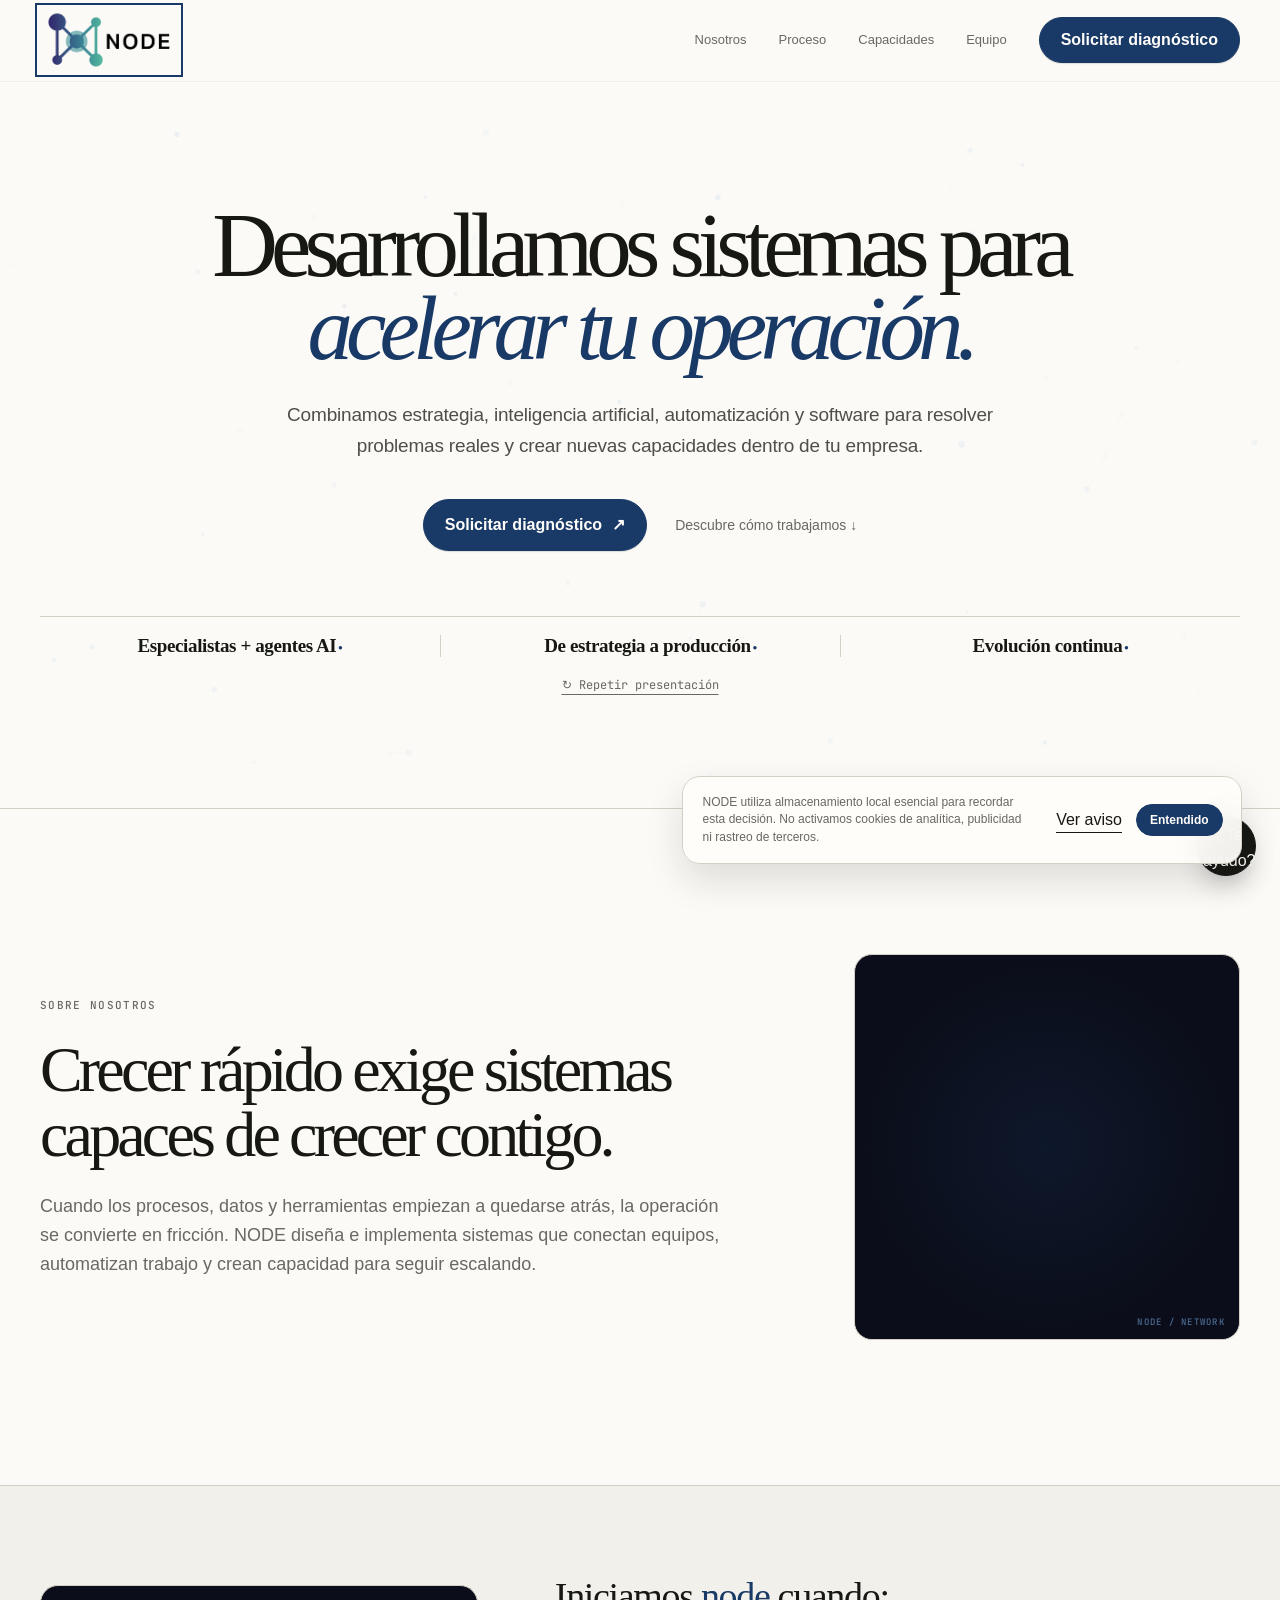
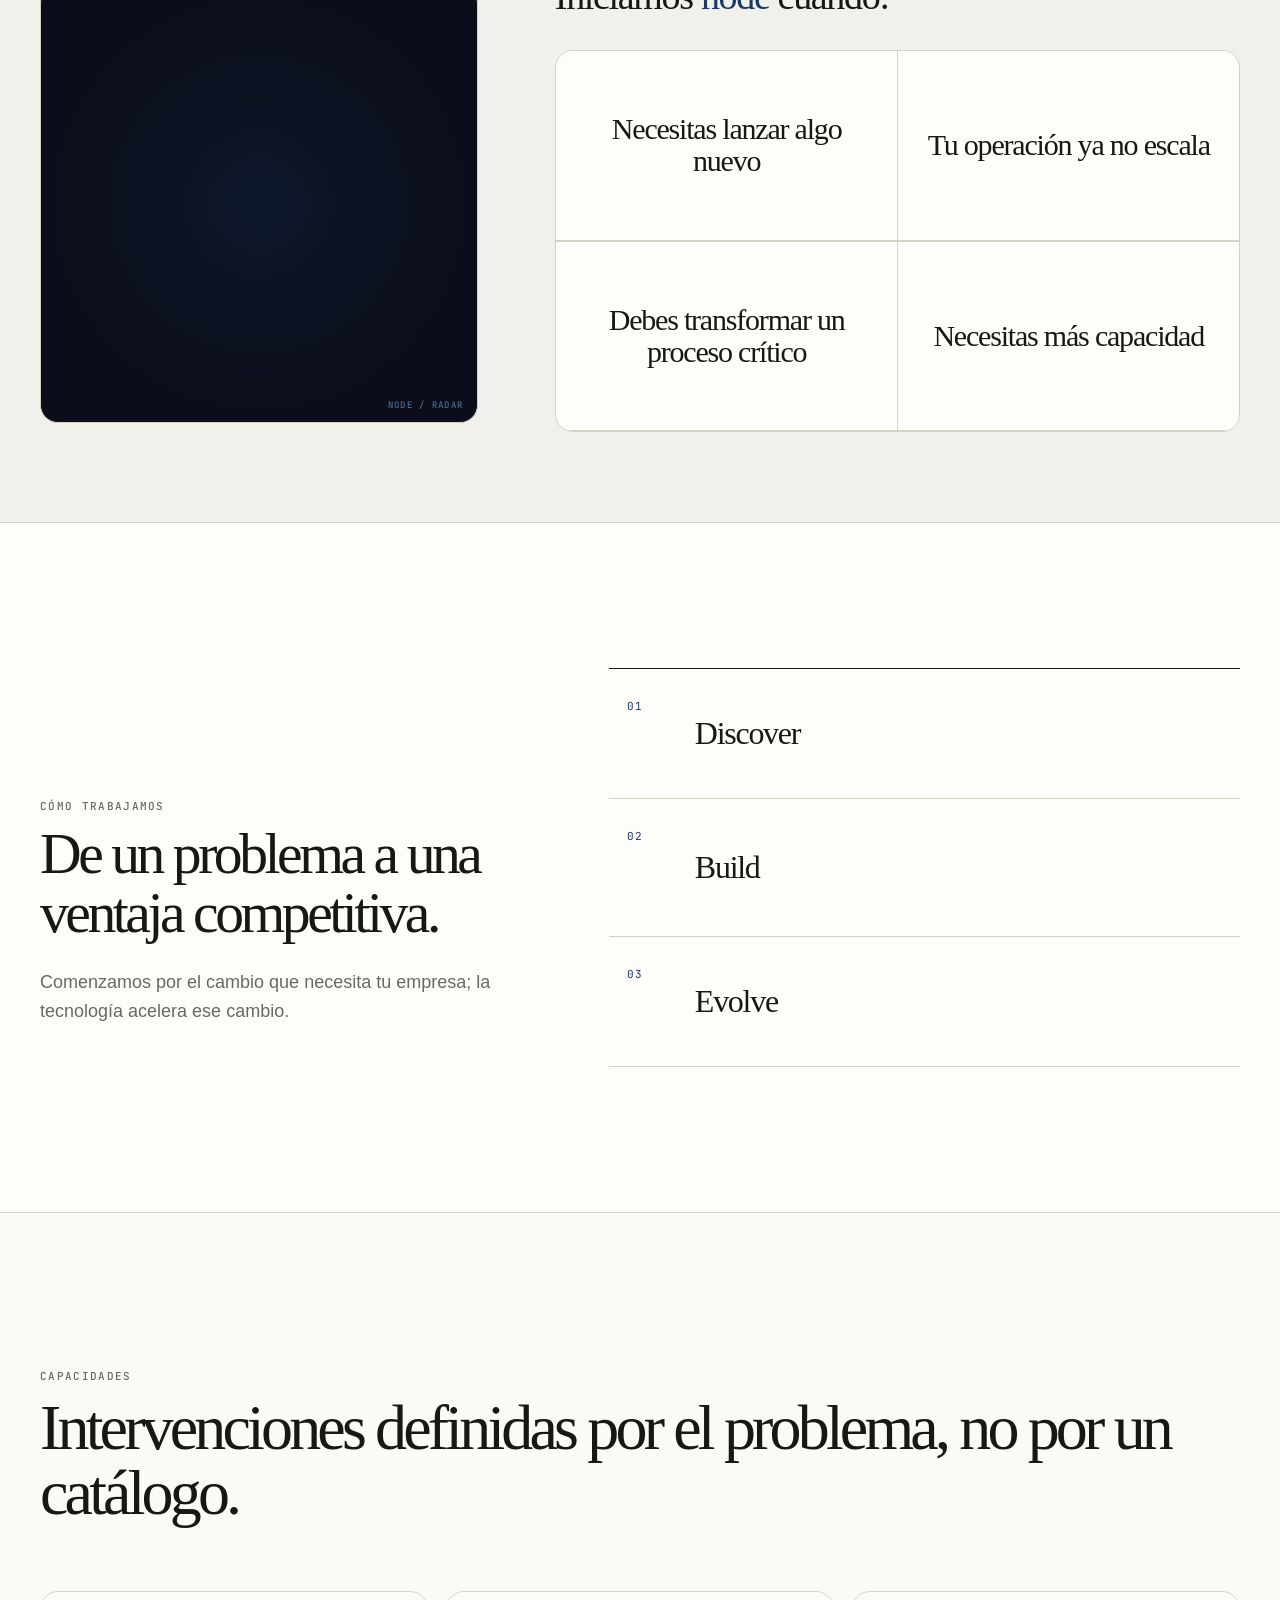
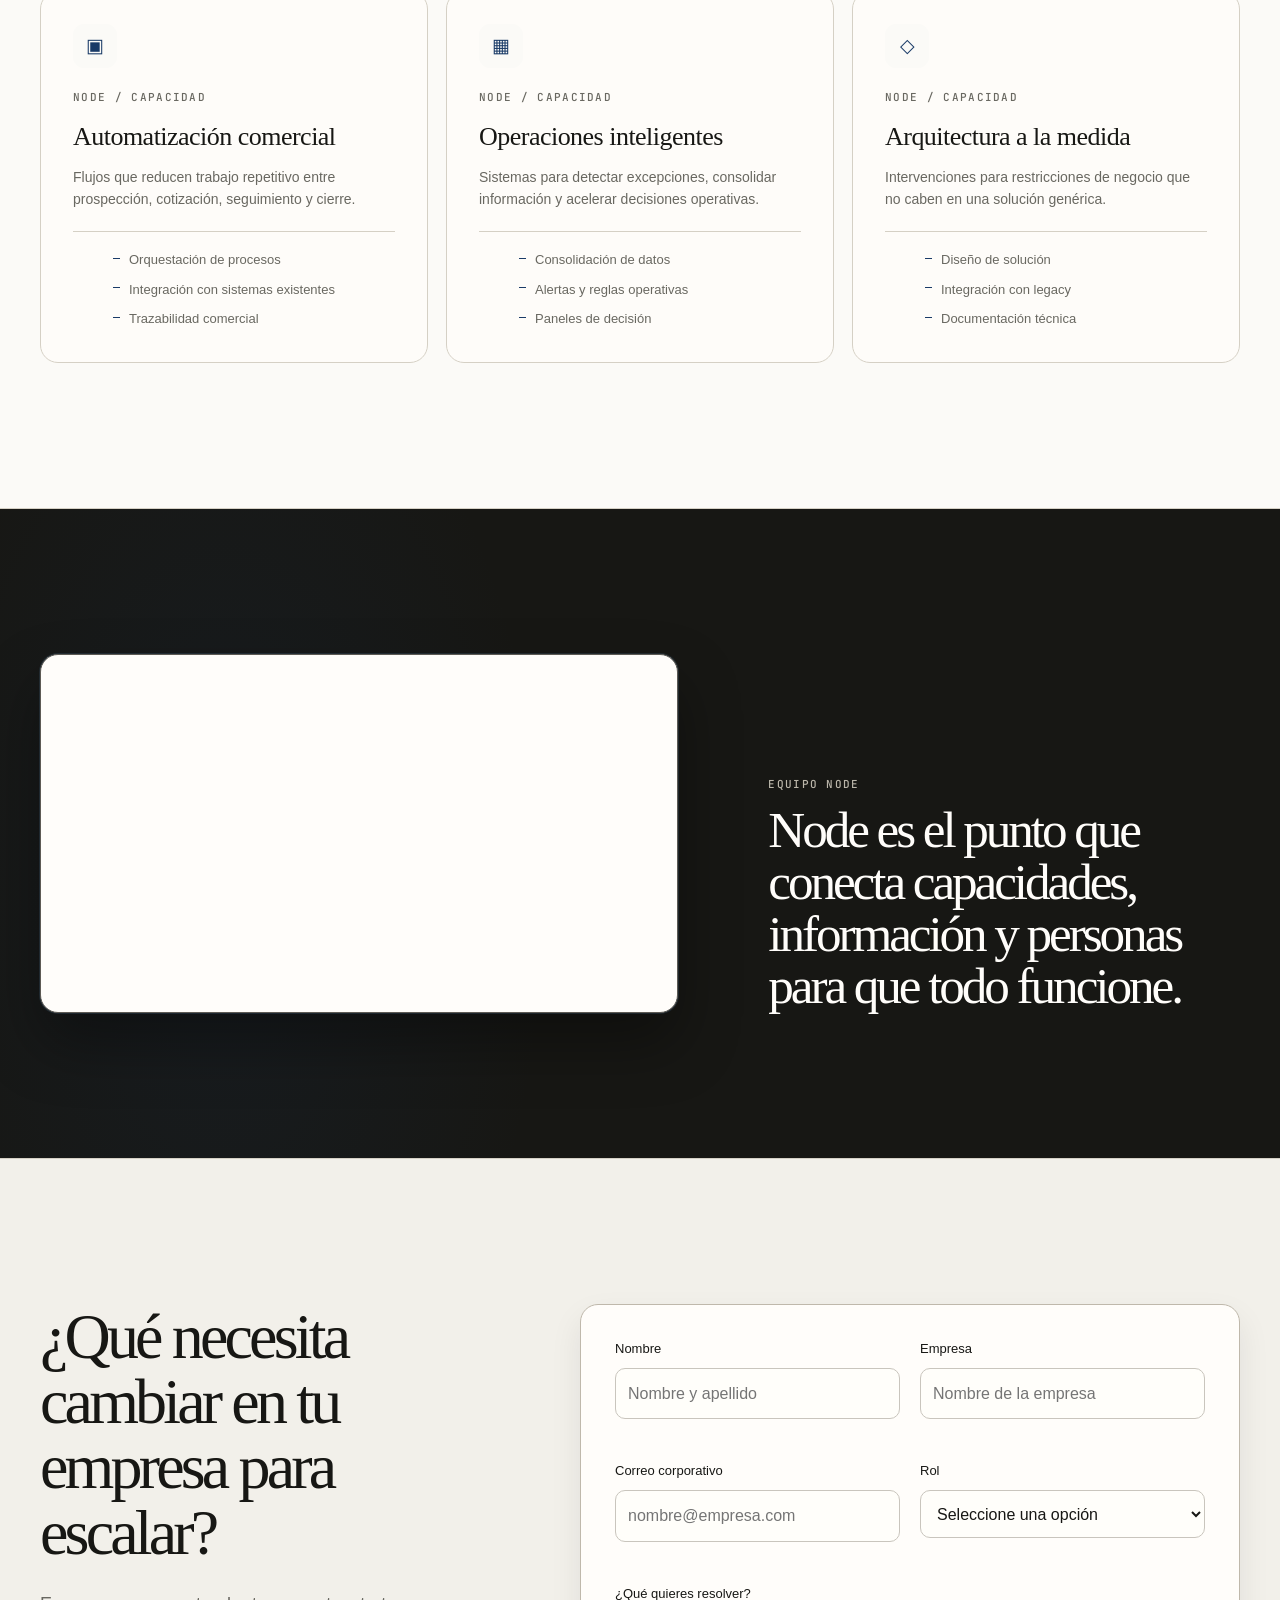
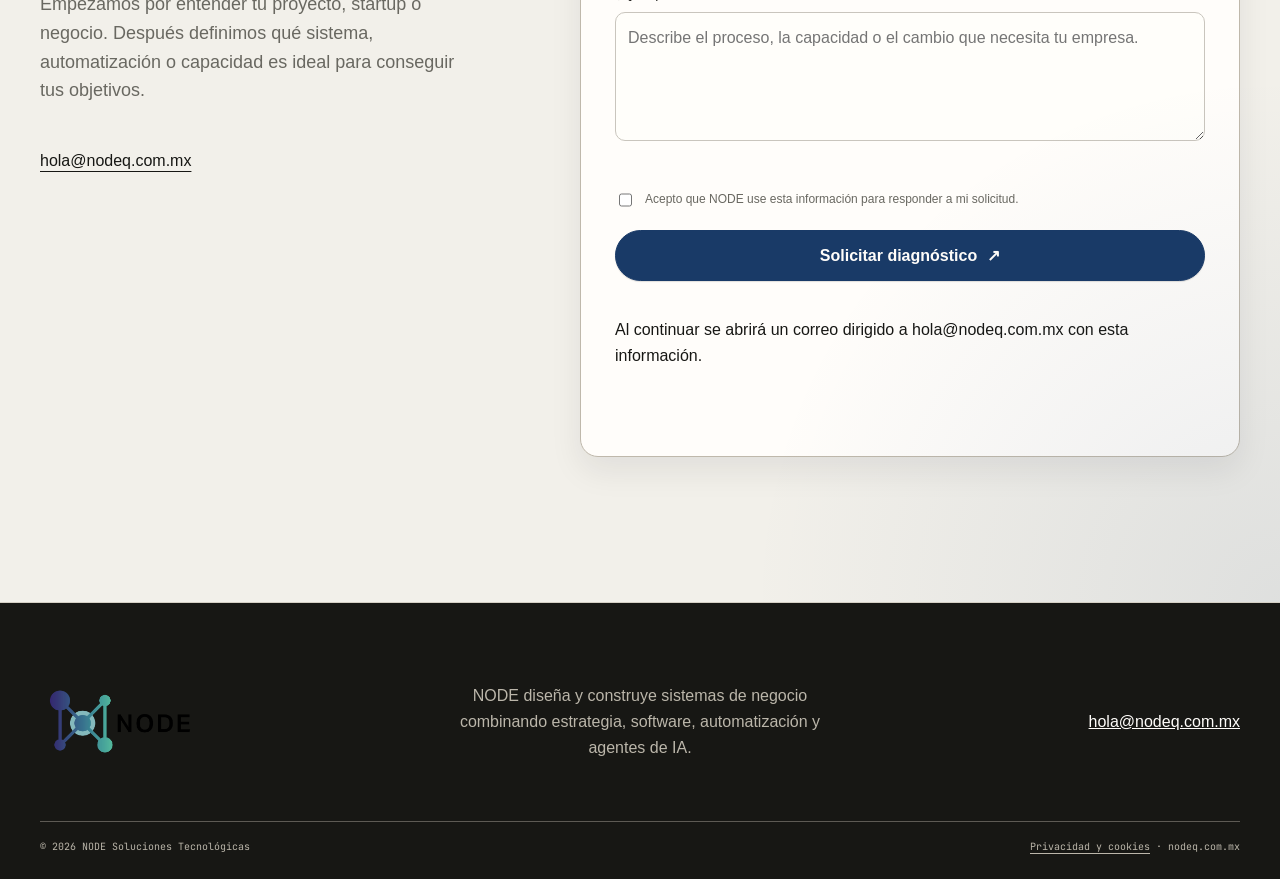
==== index.html @ c59dd23c "Update index.html" ====
<!doctype html>
<html lang="es-MX">
<head>
  <meta charset="utf-8">
  <meta name="viewport" content="width=device-width, initial-scale=1">
  <meta name="description" content="NODE diagnostica cuellos de botella operativos y despliega arquitectura con IA mediante un equipo senior, en ciclos de 21 días.">
  <meta name="theme-color" content="#08090D">
  <meta property="og:title" content="NODE | Ingeniería y negocio acelerados por IA">
  <meta property="og:description" content="Arquitectura funcionando para operaciones B2B que necesitan adoptar IA con rigor, velocidad y control.">
  <meta property="og:type" content="website">
  <meta property="og:url" content="https://nodeq.com.mx/">
  <link rel="canonical" href="https://nodeq.com.mx/">
  <link rel="preconnect" href="https://fonts.googleapis.com">
  <link rel="preconnect" href="https://fonts.gstatic.com" crossorigin>
  <link href="https://fonts.googleapis.com/css2?family=Inter:wght@400;500;600&family=JetBrains+Mono:wght@400;500&display=swap" rel="stylesheet">
  <link rel="stylesheet" href="styles.css">
  <title>NODE | Ingeniería y negocio acelerados por IA</title>
</head>
<body>
  <a class="skip-link" href="#contenido">Saltar al contenido</a>

  <!-- ===== INICIO: PRESENTACION NODE ===== -->
  <section class="intro" data-intro role="dialog" aria-modal="true" aria-label="Presentación de NODE" hidden>
    <canvas class="intro-canvas" data-intro-canvas aria-hidden="true"></canvas>
    <button class="intro-skip" type="button" data-intro-skip>Omitir</button>
    <span class="intro-progress" data-intro-progress aria-hidden="true">CONECTAR</span>
  </section>
  <!-- ===== FIN: PRESENTACION NODE ===== -->

  <!-- ===== INICIO: NAVEGACION NODE (2026-08-16) ===== -->
  <header class="site-header" data-header>
    <div class="container nav-wrap">
      <a class="brand" href="#inicio" aria-label="NODE, inicio">
        <img src="assets/node-logo-horizontal.png" alt="NODE" width="4841" height="2274">
      </a>
      <button class="menu-button" type="button" aria-expanded="false" aria-controls="site-nav" data-menu-button>
        <span></span><span></span><span></span><span class="sr-only">Abrir menú</span>
      </button>
      <nav id="site-nav" class="site-nav" aria-label="Navegación principal" data-nav>
        <a href="#enfoque">Nosotros</a>
        <a href="#proceso">Proceso</a>
        <a href="#capacidades">Capacidades</a>
        <a href="#diferencia">Equipo</a>
        <a class="button button-small" href="#diagnostico">Solicitar diagnóstico</a>
      </nav>
    </div>
  </header>
  <!-- ===== FIN: NAVEGACION NODE ===== -->

  <main id="contenido">
    <!-- ===== INICIO: HERO ESTRATEGICO (2026-08-21) ===== -->
    <section class="hero" id="inicio">
      <canvas class="hero-bg-canvas" data-tech-canvas="hero" aria-hidden="true"></canvas>
      <div class="hero-grid" aria-hidden="true"></div>
      <div class="container hero-layout">
        <div class="hero-copy reveal">
          <h1>Desarrollamos sistemas para <em><span class="rotating-word" data-rotating-word aria-live="polite">escalar tus proyectos</span>.</em></h1>
          <p class="hero-lead">Combinamos estrategia, inteligencia artificial, automatización y software para resolver problemas reales y crear nuevas capacidades dentro de tu empresa.</p>
          <div class="hero-actions">
            <a class="button" href="#diagnostico">Solicitar diagnóstico <span aria-hidden="true">↗</span></a>
            <a class="text-link" href="#proceso">Descubre cómo trabajamos <span aria-hidden="true">↓</span></a>
          </div>
          <dl class="hero-facts" aria-label="Principios del servicio">
            <div><dt>Especialistas + agentes AI</dt></div>
            <div><dt>De estrategia a producción</dt></div>
            <div><dt>Evolución continua</dt></div>
          </dl>
          <a class="intro-replay" href="?intro=1">↻ Repetir presentación</a>
        </div>

      </div>
    </section>
    <!-- ===== FIN: HERO ESTRATEGICO ===== -->

    <!-- ===== INICIO: CONTENIDO DE POSICIONAMIENTO (2026-08-21) ===== -->
    <section class="section problem" id="enfoque">
      <div class="container split-heading reveal">
        <div>
          <p class="section-index">SOBRE NOSOTROS</p>
          <h2>Crecer rápido exige sistemas capaces de crecer contigo.</h2>
          <p>Cuando los procesos, datos y herramientas empiezan a quedarse atrás, la operación se convierte en fricción. NODE diseña e implementa sistemas que conectan equipos, automatizan trabajo y crean capacidad para seguir escalando.</p>
        </div>
        <figure class="problem-visual tech-canvas-wrap" aria-hidden="true" data-label="NODE / NETWORK">
          <canvas class="tech-canvas" data-tech-canvas="network" width="600" height="600"></canvas>
        </figure>
      </div>
    </section>

    <!-- ===== INICIO: ESCENARIOS DE INICIO NODE (2026-08-21) ===== -->
    <section class="section scenarios" aria-labelledby="scenarios-title">
      <div class="container scenarios-layout">
        <figure class="problem-visual scenarios-visual reveal tech-canvas-wrap" aria-hidden="true" data-label="NODE / RADAR">
          <canvas class="tech-canvas" data-tech-canvas="code" width="600" height="600"></canvas>
        </figure>
        <div class="scenarios-content">
          <h2 class="problem-kicker" id="scenarios-title">Iniciamos <span>node</span> cuando:</h2>
          <div class="problem-grid reveal">
            <article tabindex="0"><h3>Necesitas lanzar algo nuevo</h3><p>Construir una capacidad, producto o sistema desde cero.</p></article>
            <article tabindex="0"><h3>Tu operación ya no escala</h3><p>Procesos manuales, herramientas desconectadas o demasiada dependencia de personas.</p></article>
            <article tabindex="0"><h3>Debes transformar un proceso crítico</h3><p>Ventas, operaciones, administración, datos o atención.</p></article>
            <article tabindex="0"><h3>Necesitas más capacidad</h3><p>Ampliar la operación sin hacer crecer el equipo al mismo ritmo.</p></article>
          </div>
        </div>
      </div>
    </section>
    <!-- ===== FIN: ESCENARIOS DE INICIO NODE ===== -->

    <section class="section process" id="proceso">
      <div class="container process-layout">
        <div class="section-heading reveal">
          <p class="section-index">CÓMO TRABAJAMOS</p>
          <h2>De un problema a una ventaja competitiva.</h2>
          <p>Comenzamos por el cambio que necesita tu empresa; la tecnología acelera ese cambio.</p>
        </div>
        <ol class="process-list">
          <li class="reveal" tabindex="0"><span>01</span><div><h3>Discover</h3></div><p>Entendemos el reto, el contexto operativo y el impacto esperado. Definimos qué vale la pena construir, automatizar o transformar.</p></li>
          <li class="reveal" tabindex="0"><span>02</span><div><h3>Build</h3></div><p>Diseñamos e implementamos la solución combinando estrategia, software, automatización y agentes de IA según lo que realmente requiera el proyecto.</p></li>
          <li class="reveal" tabindex="0"><span>03</span><div><h3>Evolve</h3></div><p>Medimos, mejoramos y expandimos el sistema conforme cambian la operación y las prioridades de tu empresa.</p></li>
        </ol>
      </div>
    </section>

    <!-- ===== INICIO: CAPACIDADES (2026-08-22) ===== -->
    <section class="section capabilities" id="capacidades">
      <canvas class="cap-bg-canvas" data-tech-canvas="pcb" aria-hidden="true"></canvas>
      <div class="container">
        <div class="section-heading reveal">
          <p class="section-index">CAPACIDADES</p>
          <h2>Intervenciones definidas por el problema, no por un catálogo.</h2>
        </div>
        <div class="capability-grid reveal">
          <article class="capability-card" tabindex="0">
            <span class="line-icon" aria-hidden="true">▣</span>
            <p class="section-index">NODE / CAPACIDAD </p>
            <h3>Automatización comercial</h3>
            <div class="capability-body">
              <div class="capability-details">
                <p>Flujos que reducen trabajo repetitivo entre prospección, cotización, seguimiento y cierre.</p>
                <ul class="capability-list">
                  <li>Orquestación de procesos</li>
                  <li>Integración con sistemas existentes</li>
                  <li>Trazabilidad comercial</li>
                </ul>
              </div>
            </div>
          </article>
          <article class="capability-card" tabindex="0">
            <span class="line-icon" aria-hidden="true">▦</span>
            <p class="section-index">NODE / CAPACIDAD </p>
            <h3>Operaciones inteligentes</h3>
            <div class="capability-body">
              <div class="capability-details">
                <p>Sistemas para detectar excepciones, consolidar información y acelerar decisiones operativas.</p>
                <ul class="capability-list">
                  <li>Consolidación de datos</li>
                  <li>Alertas y reglas operativas</li>
                  <li>Paneles de decisión</li>
                </ul>
              </div>
            </div>
          </article>
          <article class="capability-card" tabindex="0">
            <span class="line-icon" aria-hidden="true">◇</span>
            <p class="section-index">NODE / CAPACIDAD </p>
            <h3>Arquitectura a la medida</h3>
            <div class="capability-body">
              <div class="capability-details">
                <p>Intervenciones para restricciones de negocio que no caben en una solución genérica.</p>
                <ul class="capability-list">
                  <li>Diseño de solución</li>
                  <li>Integración con legacy</li>
                  <li>Documentación técnica</li>
                </ul>
              </div>
            </div>
          </article>
        </div>
      </div>
    </section>
    <!-- ===== FIN: CAPACIDADES ===== -->

    <section class="section difference" id="diferencia">
      <div class="container difference-layout">
        <div class="section-heading reveal">
          <p class="section-index">Equipo Node</p>
          <h2>Node es el punto que conecta capacidades, información y personas para que todo funcione.</h2>
        </div>
        <figure class="founders-visual reveal">
          <img class="founders-base" src="assets/Founders 2.png" alt="Ilustración de los fundadores de NODE" loading="eager" decoding="async">
          <img class="founders-hover" src="assets/Founders.png" alt="" aria-hidden="true" loading="lazy" decoding="async">
        </figure>
      </div>
    </section>

    <!-- ===== FIN: CONTENIDO DE POSICIONAMIENTO ===== -->

    <!-- ===== INICIO: FORMULARIO DIAGNOSTICO (2026-08-16) ===== -->
    <section class="section diagnostic" id="diagnostico">
      <div class="container diagnostic-layout">
        <div class="diagnostic-copy reveal">
          <h2>¿Qué necesita cambiar en tu empresa para escalar?</h2>
          <p>Empezamos por entender tu proyecto, startup o negocio. Después definimos qué sistema, automatización o capacidad es ideal para conseguir tus objetivos.</p>
          <a href="https://mail.google.com/mail/?view=cm&fs=1&to=hola@nodeq.com.mx" target="_blank" rel="noopener">hola@nodeq.com.mx</a>
        </div>
        <form class="diagnostic-form reveal" data-diagnostic-form novalidate>
          <div class="field"><label for="nombre">Nombre</label><input id="nombre" name="nombre" autocomplete="name" required placeholder="Nombre y apellido"><small data-error-for="nombre"></small></div>
          <div class="field"><label for="empresa">Empresa</label><input id="empresa" name="empresa" autocomplete="organization" required placeholder="Nombre de la empresa"><small data-error-for="empresa"></small></div>
          <div class="field"><label for="correo">Correo corporativo</label><input id="correo" name="correo" type="email" autocomplete="email" required placeholder="nombre@empresa.com"><small data-error-for="correo"></small></div>
          <div class="field"><label for="rol">Rol</label><select id="rol" name="rol" required><option value="">Seleccione una opción</option><option>CEO / Dirección General</option><option>COO / Operaciones</option><option>CTO / Tecnología</option><option>Otra dirección</option></select><small data-error-for="rol"></small></div>
          <div class="field field-full"><label for="problema">¿Qué quieres resolver?</label><textarea id="problema" name="problema" rows="4" required minlength="20" placeholder="Describe el proceso, la capacidad o el cambio que necesita tu empresa."></textarea><small data-error-for="problema"></small></div>
          <label class="consent field-full"><input type="checkbox" name="privacidad" required><span>Acepto que NODE use esta información para responder a mi solicitud.</span></label>
          <button class="button field-full" type="submit">Solicitar diagnóstico <span aria-hidden="true">↗</span></button>
          <p class="form-note field-full">Al continuar se abrirá un correo dirigido a hola@nodeq.com.mx con esta información.</p>
          <p class="form-status field-full" role="status" aria-live="polite" data-form-status></p>
        </form>
      </div>
    </section>
    <!-- ===== FIN: FORMULARIO DIAGNOSTICO ===== -->
  </main>

  <footer class="footer">
    <div class="container footer-main">
      <a class="brand" href="#inicio" aria-label="NODE, volver al inicio"><img src="assets/node-logo-horizontal.png" alt="NODE" width="4841" height="2274"></a>
      <p>NODE diseña y construye sistemas de negocio combinando estrategia, software, automatización y agentes de IA.</p>
      <div class="footer-contact">
        <a href="https://mail.google.com/mail/?view=cm&fs=1&to=hola@nodeq.com.mx" target="_blank" rel="noopener">hola@nodeq.com.mx</a>
      </div>
    </div>
    <div class="container footer-bottom"><span>© <span data-year></span> NODE Soluciones Tecnológicas</span><span><button class="privacy-link" type="button" data-privacy-open>Privacidad y cookies</button> · nodeq.com.mx</span></div>
  </footer>

  <!-- ===== INICIO: WIDGET DE CHAT NODE (2026-08-22) ===== -->
  <div class="chat-widget" data-chat-widget>
    <section class="chat-panel" id="chat-panel" data-chat-panel role="dialog" aria-modal="false" aria-labelledby="chat-panel-title" hidden>
      <header class="chat-panel-head">
        <div>
          <p class="section-index">NODE / ASISTENTE</p>
          <h2 id="chat-panel-title">Resolvemos tus dudas</h2>
        </div>
        <button class="chat-close" type="button" data-chat-close aria-label="Cerrar chat">×</button>
      </header>
      <div class="chat-log" data-chat-log role="log" aria-live="polite">
        <div class="chat-msg chat-msg--bot">
          <p>Hola. Puedo orientarte sobre cómo trabaja NODE: capacidades, proceso, precio o cómo solicitar un diagnóstico. ¿Qué te gustaría saber?</p>
        </div>
      </div>
      <div class="chat-suggestions" data-chat-suggestions aria-label="Sugerencias de NODE"></div>
      <p class="chat-status" data-chat-status role="status" aria-live="polite" hidden></p>
      <form class="chat-input" data-chat-form>
        <label class="sr-only" for="chat-input-field">Escribe tu pregunta</label>
        <input id="chat-input-field" type="text" placeholder="Escribe tu pregunta…" autocomplete="off" data-chat-input />
        <button type="submit" aria-label="Enviar">↑</button>
      </form>
    </section>
    <button class="chat-launcher" type="button" data-chat-toggle aria-haspopup="dialog" aria-expanded="false" aria-controls="chat-panel" aria-describedby="chat-launcher-hint">
      <span class="node-orbit node-orbit--one" aria-hidden="true"></span>
      <span class="node-orbit node-orbit--two" aria-hidden="true"></span>
      <span class="node-shell" aria-hidden="true">
        <span class="node-core">
          <span class="node-glint"></span>
          <span class="node-eyes">
            <span class="node-eye node-eye--left"></span>
            <span class="node-eye node-eye--right"></span>
          </span>
        </span>
      </span>
      <span class="node-tooltip" id="chat-launcher-hint" role="tooltip">¿Te ayudo?</span>
      <span class="sr-only">Abrir asistente NODE</span>
    </button>
  </div>
  <!-- ===== FIN: WIDGET DE CHAT NODE ===== -->

  <!-- ===== INICIO: PRIVACIDAD Y COOKIES NODE ===== -->
  <section class="privacy-consent" data-consent-bar aria-label="Aviso de privacidad y cookies" hidden>
    <p>NODE utiliza almacenamiento local esencial para recordar esta decisión. No activamos cookies de analítica, publicidad ni rastreo de terceros.</p>
    <div class="privacy-consent-actions">
      <button class="privacy-link" type="button" data-privacy-open>Ver aviso</button>
      <button class="privacy-accept" type="button" data-consent-accept>Entendido</button>
    </div>
  </section>

  <div class="privacy-dialog" data-privacy-dialog role="dialog" aria-modal="true" aria-labelledby="privacy-title" hidden>
    <div class="privacy-dialog-backdrop" data-privacy-close></div>
    <section class="privacy-dialog-panel" tabindex="-1">
      <div class="privacy-dialog-head">
        <p class="section-index">NODE / INFORMACIÓN LEGAL</p>
        <button class="privacy-close" type="button" data-privacy-close aria-label="Cerrar aviso de privacidad">×</button>
      </div>
      <h2 id="privacy-title">Privacidad y cookies</h2>
      <div class="privacy-tabs" role="tablist" aria-label="Contenido legal">
        <button id="privacy-tab-aviso" type="button" role="tab" aria-selected="true" aria-controls="privacy-panel-aviso" data-privacy-tab="aviso">Aviso de privacidad</button>
        <button id="privacy-tab-cookies" type="button" role="tab" aria-selected="false" aria-controls="privacy-panel-cookies" data-privacy-tab="cookies">Cookies</button>
      </div>
      <div id="privacy-panel-aviso" role="tabpanel" aria-labelledby="privacy-tab-aviso" data-privacy-panel="aviso">
        <p class="privacy-effective">Aviso de privacidad integral · Vigente a partir del 21 de abril de 2026</p>
        <h3>1. Responsable y contacto</h3>
        <p>Alianza Quimera para la Innovación S.A.S. de C.V. (“NODE” o “el Responsable”), con domicilio en Estado de México, México, es responsable del tratamiento de los datos personales conforme a la legislación mexicana aplicable.</p>
        <p>Para asuntos relacionados con privacidad y protección de datos, escriba a <a href="https://mail.google.com/mail/?view=cm&fs=1&to=hola@nodeq.com.mx" target="_blank" rel="noopener">hola@nodeq.com.mx</a>.</p>
        <h3>2. Datos personales que podemos recabar</h3>
        <p>Según la relación que exista con NODE, podemos tratar datos de identificación y contacto: nombre, correo electrónico, teléfono, puesto, empresa u organización. En una relación comercial activa, podrían requerirse datos fiscales necesarios para contratos, cotizaciones o CFDI.</p>
        <p>NODE no recaba datos personales sensibles como salud, biometría, religión, afiliación política, origen étnico u orientación sexual.</p>
        <h3>3. Finalidades del tratamiento</h3>
        <ul class="privacy-list"><li>Atender consultas, solicitudes de información, cotizaciones y contacto comercial.</li><li>Prestar servicios contratados y dar seguimiento a proyectos.</li><li>Gestionar contratos, cotizaciones, facturación y cumplimiento de obligaciones aplicables.</li><li>Enviar comunicaciones comerciales, encuestas o información de nuevos servicios, cuando exista consentimiento aplicable.</li></ul>
        <p>Puede solicitar la oposición a finalidades secundarias escribiendo a <a href="https://mail.google.com/mail/?view=cm&fs=1&to=hola@nodeq.com.mx&su=Oposici%C3%B3n%20a%20finalidades%20secundarias" target="_blank" rel="noopener">hola@nodeq.com.mx</a>.</p>
        <h3>4. Transferencias</h3>
        <p>NODE puede compartir datos con proveedores o terceros necesarios para prestar un servicio o cumplir obligaciones legales. NODE no vende, renta ni cede datos personales para fines distintos a los descritos en este aviso.</p>
        <p>Las consultas enviadas mediante el asistente se transmiten a la infraestructura de NODE para responderlas y pueden ser procesadas por proveedores de servicios de IA. El asistente usa sessionStorage del navegador para conservar la continuidad de la conversacion durante la sesion. No se exponen claves ni credenciales de proveedores en el navegador.</p>
        <h3>5. Derechos ARCO</h3>
        <p>Puede solicitar acceso, rectificación, cancelación u oposición al tratamiento de sus datos. Envíe su solicitud a <a href="https://mail.google.com/mail/?view=cm&fs=1&to=hola@nodeq.com.mx&su=Solicitud%20ARCO" target="_blank" rel="noopener">hola@nodeq.com.mx</a> con su nombre, el derecho que desea ejercer, una descripción clara y la información necesaria para identificar su solicitud.</p>
        <h3>6. Medidas de seguridad</h3>
        <p>NODE aplica medidas administrativas, técnicas y físicas razonables para proteger la información contra pérdida, uso indebido, acceso no autorizado, alteración o divulgación.</p>
        <h3>7. Cambios al aviso</h3>
        <p>Este aviso puede actualizarse para reflejar cambios operativos, legales o de seguridad. La versión vigente estará disponible en este sitio.</p>
      </div>
      <div id="privacy-panel-cookies" role="tabpanel" aria-labelledby="privacy-tab-cookies" data-privacy-panel="cookies" hidden>
        <p class="privacy-effective">Política de cookies · Vigente a partir del 21 de abril de 2026</p>
        <h3>¿Qué son las cookies?</h3>
        <p>Son archivos o tecnologías similares que un sitio puede utilizar para recordar preferencias y mejorar la experiencia de navegación.</p>
        <h3>Almacenamiento esencial</h3>
        <p>Al aceptar este aviso se guarda una preferencia local en su navegador para no mostrarlo repetidamente. Esta preferencia es necesaria para recordar su decisión y puede eliminarse desde la configuración del navegador.</p>
        <h3>Analítica y marketing</h3>
        <p>Actualmente NODE no utiliza cookies de publicidad, retargeting, analítica ni rastreo de terceros en esta landing. Por lo tanto, no se activan servicios como Google Analytics, Hotjar, Meta Ads o Google Ads.</p>
        <h3>Cambios futuros</h3>
        <p>Si NODE incorpora tecnologías analíticas, publicitarias o de terceros que requieran consentimiento, actualizará esta política y solicitará una nueva decisión antes de activarlas.</p>
        <h3>Cómo gestionar cookies</h3>
        <p>Puede borrar o bloquear cookies y almacenamiento local desde la configuración de su navegador. Esto puede restablecer sus preferencias en este sitio.</p>
      </div>
      <div class="privacy-dialog-actions">
        <button class="privacy-accept" type="button" data-consent-accept>Entendido</button>
      </div>
    </section>
  </div>
  <!-- ===== FIN: PRIVACIDAD Y COOKIES NODE ===== -->
  <script src="script.js"></script>
  <script src="chat.js"></script>
</body>
</html>
---- styles.css ----
/* ===== INICIO: SISTEMA EDITORIAL NODE (2026-08-20) ===== */
:root {
    --paper: #f5f2eb;
    --paper-deep: #ece8de;
    --ink: #171714;
    --muted: #696861;
    --line: #d5d0c5;
    --accent: #193a67;
    --accent-soft: #dbe4ed;
    --white: #fffdfa;
    --max: 1200px;
    --serif: Georgia,"Times New Roman",serif;
    --sans: Inter,Arial,sans-serif;
    --mono: "JetBrains Mono",monospace
}

* {
    box-sizing: border-box
}

html {
    scroll-behavior: smooth
}

body {
    margin: 0;
    background: var(--paper);
    color: var(--ink);
    font: 16px/1.6 var(--sans)
}

a {
    color: inherit
}

img {
    display: block;
    max-width: 100%
}

button,input,select,textarea {
    font: inherit
}

.container {
    width: min(calc(100% - 48px),var(--max));
    margin: auto
}

.sr-only {
    position: absolute;
    width: 1px;
    height: 1px;
    overflow: hidden;
    clip: rect(0,0,0,0);
    white-space: nowrap
}

.skip-link {
    position: fixed;
    z-index: 100;
    top: 12px;
    left: 12px;
    padding: 10px 14px;
    background: var(--ink);
    color: var(--white);
    transform: translateY(-160%)
}

.skip-link:focus {
    transform: none
}

.site-header {
    position: fixed;
    z-index: 50;
    inset: 0 0 auto;
    border-bottom: 1px solid transparent;
    background: rgba(245,242,235,.86);
    backdrop-filter: blur(12px);
    transition: border-color .25s
}

.site-header.scrolled {
    border-color: var(--line)
}

.nav-wrap {
    height: 78px;
    display: flex;
    align-items: center;
    justify-content: space-between
}

.brand img {
    width: 142px;
    filter: invert(1)
}

.site-nav {
    display: flex;
    align-items: center;
    gap: 30px
}

.site-nav>a:not(.button) {
    position: relative;
    color: var(--muted);
    font-size: 14px;
    text-decoration: none
}

.site-nav>a:not(.button)::after {
    content: "";
    position: absolute;
    right: 0;
    bottom: -8px;
    left: 0;
    height: 1px;
    background: var(--accent);
    transform: scaleX(0);
    transition: transform .25s
}

.site-nav>a:not(.button):hover::after,.site-nav>a:not(.button):focus-visible::after {
    transform: scaleX(1)
}

.menu-button {
    display: none;
    border: 0;
    background: transparent;
    color: var(--ink);
    padding: 10px
}

.menu-button span:not(.sr-only) {
    display: block;
    width: 23px;
    height: 1px;
    margin: 5px;
    background: currentColor
}

.button {
    display: inline-flex;
    align-items: center;
    justify-content: center;
    min-height: 48px;
    gap: 10px;
    border: 1px solid var(--accent);
    border-radius: 2px;
    background: var(--accent);
    color: var(--white);
    padding: 12px 20px;
    font-weight: 600;
    text-decoration: none;
    transition: background .2s,transform .2s
}

.button:hover {
    background: #102d54;
    transform: translateY(-1px)
}

.button-small {
    min-height: 40px;
    padding: 8px 15px
}

.button:focus-visible,a:focus-visible,input:focus-visible,select:focus-visible,textarea:focus-visible,[role=tab]:focus-visible {
    outline: 2px solid var(--accent);
    outline-offset: 3px
}

.hero {
    position: relative;
    padding: 190px 0 112px;
    border-bottom: 1px solid var(--line);
    overflow: hidden
}

.hero::before {
    content: "";
    position: absolute;
    top: 78px;
    right: 0;
    bottom: 0;
    width: 36%;
    border-left: 1px solid var(--line);
    background: var(--paper-deep)
}

.hero-grid {
    position: absolute;
    inset: 78px 0 0;
    background: repeating-linear-gradient(90deg,transparent 0 95px,rgba(23,23,20,.04) 96px),repeating-linear-gradient(0deg,transparent 0 95px,rgba(23,23,20,.025) 96px);
    mask-image: linear-gradient(to right,black,transparent 72%)
}

.hero-layout {
    position: relative;
    display: grid;
    grid-template-columns: 1.04fr .76fr;
    gap: 10vw;
    align-items: end
}

.eyebrow,.section-index,.signal-label {
    font: 500 11px/1.4 var(--mono);
    letter-spacing: .12em;
    color: var(--muted);
    text-transform: uppercase
}

.hero h1 {
    max-width: 810px;
    margin: 27px 0 30px;
    font: clamp(58px,7vw,106px)/.91 var(--serif);
    letter-spacing: -.07em
}

.hero h1 em {
    font-style: italic;
    color: var(--accent)
}

.rotating-word {
    display: inline-grid;
    vertical-align: baseline;
    transition: opacity .28s,transform .28s
}

.rotating-word.is-changing {
    opacity: 0;
    transform: translateY(7px)
}

.hero-lead {
    max-width: 620px;
    color: #4f4e49;
    font-size: 18px
}

.hero-actions {
    display: flex;
    align-items: center;
    gap: 28px;
    margin: 38px 0 65px
}

.text-link {
    color: var(--muted);
    font-size: 14px;
    text-decoration: none
}

.hero-facts {
    display: grid;
    grid-template-columns: repeat(3,1fr);
    max-width: 610px;
    margin: 0;
    border-top: 1px solid var(--line);
    padding-top: 18px
}

.hero-facts div+div {
    padding-left: 20px;
    border-left: 1px solid var(--line)
}

.hero-facts dt {
    font: 600 13px var(--mono)
}

.section {
    padding: 130px 0;
    border-bottom: 1px solid var(--line);
    scroll-margin-top: 76px
}

.split-heading {
    display: grid;
    grid-template-columns: .7fr 2.3fr;
    gap: 42px
}

.split-heading h2,.section-heading h2,.difference h2,.diagnostic h2 {
    margin: 0;
    font: clamp(42px,5vw,70px)/1.02 var(--serif);
    letter-spacing: -.045em
}

.split-heading>div>p:not(.section-index),.section-heading>p:not(.section-index),.diagnostic-copy>p:not(.section-index) {
    max-width: 680px;
    margin-top: 25px;
    color: var(--muted);
    font-size: 18px
}

.section-heading {
    margin-bottom: 65px
}

.problem-grid {
    display: grid;
    grid-template-columns: repeat(3,1fr);
    margin-top: 75px;
    border-top: 1px solid var(--ink)
}

.problem-grid article {
    min-height: 300px;
    padding: 28px 26px;
    border-bottom: 1px solid var(--line)
}

.problem-grid article+article {
    border-left: 1px solid var(--line)
}

.problem-grid span {
    font: 11px var(--mono);
    letter-spacing: .1em;
    color: var(--accent)
}

.problem-grid h3 {
    margin: 72px 0 10px;
    font: 30px/1.08 var(--serif)
}

.problem-grid p {
    color: var(--muted);
    font-size: 14px
}

.process {
    background: var(--white)
}

.process-list {
    list-style: none;
    margin: 0;
    padding: 0;
    border-top: 1px solid var(--ink)
}

.process-list li {
    display: grid;
    grid-template-columns: 70px 1fr 1.25fr;
    gap: 32px;
    padding: 35px 0;
    border-bottom: 1px solid var(--line)
}

.process-list li>span {
    font: 11px var(--mono);
    letter-spacing: .1em;
    color: var(--accent)
}

.process-list h3 {
    margin: 5px 0;
    font: 32px var(--serif)
}

.process-list li>p {
    margin: 0;
    color: var(--muted)
}

.difference {
    background: var(--ink);
    color: var(--white)
}

.difference .section-index {
    color: #bbb6aa
}

.difference-layout {
    display: grid;
    grid-template-columns: 1fr 1fr;
    gap: 90px
}

.diagnostic {
    background: var(--paper-deep)
}

.diagnostic-layout {
    display: grid;
    grid-template-columns: .8fr 1.2fr;
    gap: 100px
}

.diagnostic-copy>a {
    display: inline-block;
    margin-top: 25px;
    text-underline-offset: 5px
}

.diagnostic-form {
    display: grid;
    grid-template-columns: 1fr 1fr;
    gap: 20px;
    padding: 34px;
    background: var(--white);
    border: 1px solid #bfb8ab
}

.field label {
    display: block;
    margin-bottom: 8px;
    font-size: 13px
}

.field input,.field select,.field textarea {
    width: 100%;
    min-height: 48px;
    padding: 12px;
    border: 1px solid #aaa49a;
    background: transparent;
    color: var(--ink)
}

.field textarea {
    resize: vertical
}

.field small {
    display: block;
    min-height: 18px;
    margin-top: 4px;
    color: #9b2c2c;
    font-size: 11px
}

.field-full {
    grid-column: 1/-1
}

.consent {
    display: flex;
    gap: 10px;
    color: var(--muted);
    font-size: 12px
}

.form-status {
    min-height: 18px;
    margin: 0;
    color: var(--accent);
    font-size: 11px
}

.footer {
    padding: 64px 0 25px;
    background: var(--ink);
    color: var(--white)
}

.footer-main {
    display: grid;
    grid-template-columns: 1fr 1fr 1fr;
    align-items: center
}

.footer .brand img {
    filter: none
}

.footer-main p {
    text-align: center;
    color: #bbb6aa
}

.footer-main>.footer-contact {
    display: flex;
    flex-direction: column;
    align-items: flex-end;
    gap: 8px;
    text-align: right
}

.footer-whatsapp {
    display: inline-flex;
    align-items: center;
    gap: 6px
}

.footer-bottom {
    display: flex;
    justify-content: space-between;
    margin-top: 45px;
    padding-top: 18px;
    border-top: 1px solid #5d5a54;
    color: #bbb6aa;
    font: 10px var(--mono)
}

.whatsapp-float {
    position: fixed;
    z-index: 60;
    right: 24px;
    bottom: 24px;
    display: flex;
    align-items: center;
    justify-content: center;
    width: 56px;
    height: 56px;
    border-radius: 50%;
    background: var(--accent);
    color: var(--white);
    box-shadow: 0 8px 20px rgba(23,23,20,.25);
    transition: background .2s,transform .2s,box-shadow .2s
}

.whatsapp-float:hover {
    background: #102d54;
    transform: translateY(-2px);
    box-shadow: 0 12px 26px rgba(23,23,20,.3)
}

.whatsapp-float:focus-visible {
    outline: 2px solid var(--accent);
    outline-offset: 3px
}

.reveal {
    opacity: 0;
    transform: translateY(16px);
    transition: opacity .55s ease,transform .65s cubic-bezier(.16,1,.3,1)
}

.reveal.visible {
    opacity: 1;
    transform: none
}

@media(max-width: 900px) {
    .site-nav {
        position:absolute;
        top: 78px;
        left: 20px;
        right: 20px;
        display: none;
        align-items: stretch;
        padding: 18px;
        background: var(--white);
        border: 1px solid var(--line)
    }

    .site-nav.open {
        display: flex;
        flex-direction: column
    }

    .menu-button {
        display: block
    }

    .hero {
        padding-top: 145px
    }

    .hero-layout,.difference-layout,.principles-layout,.diagnostic-layout {
        grid-template-columns: 1fr
    }

    .hero::before {
        width: 50%;
        opacity: .5
    }

    .system-panel {
        max-width: 620px
    }

    .problem-grid,.capability-grid {
        grid-template-columns: 1fr
    }

    .problem-grid article+article,.capability-card+.capability-card {
        border-left: 0;
        border-top: 1px solid var(--line)
    }

    .problem-grid article {
        min-height: 220px
    }

    .problem-grid h3 {
        margin-top: 35px
    }

    .difference-layout,.principles-layout,.diagnostic-layout {
        gap: 60px
    }

    .split-heading {
        grid-template-columns: 1fr
    }

    .process-list li {
        grid-template-columns: 50px 1fr
    }

    .process-list li>p {
        grid-column: 2
    }

    .footer-main {
        grid-template-columns: 1fr;
        gap: 15px
    }

    .footer-main p {
        text-align: left
    }

    .footer-main>.footer-contact {
        align-items: flex-start;
        text-align: left
    }

    .footer-whatsapp {
        flex-direction: row
    }
}

@media(max-width: 600px) {
    .container {
        width:min(calc(100% - 28px),var(--max))
    }

    .hero {
        padding: 128px 0 75px
    }

    .hero h1 {
        font-size: clamp(50px,15vw,70px)
    }

    .hero-actions {
        flex-direction: column;
        align-items: flex-start
    }

    .hero-facts {
        grid-template-columns: 1fr;
        gap: 14px
    }

    .hero-facts div+div {
        padding: 14px 0 0;
        border-left: 0;
        border-top: 1px solid var(--line)
    }

    .section {
        padding: 85px 0
    }

    .system-panel {
        box-shadow: 7px 7px 0 var(--accent-soft)
    }

    .process-list li {
        grid-template-columns: 34px 1fr;
        gap: 14px
    }

    .comparison-row {
        grid-template-columns: 1fr auto
    }

    .comparison-row p {
        grid-column: 1/-1
    }

    .diagnostic-form {
        grid-template-columns: 1fr;
        padding: 22px
    }

    .field {
        grid-column: 1/-1
    }

    .footer-bottom {
        flex-direction: column;
        gap: 8px
    }

    .hero::before {
        display: none
    }

    .whatsapp-float {
        right: 16px;
        bottom: 16px;
        width: 50px;
        height: 50px
    }
}

@media(prefers-reduced-motion:reduce) {
    html {
        scroll-behavior: auto
    }

    .reveal {
        opacity: 1;
        transform: none;
        transition: none
    }

    .rotating-word {
        transition: none
    }

    .button,.site-nav>a:not(.button)::after {
        transition: none
    }
}

/* ===== FIN: SISTEMA EDITORIAL NODE ===== */
/* ===== INICIO: REFINAMIENTO PRODUCTO MINIMAL (2026-08-20) ===== */
:root {
    --sans: -apple-system,BlinkMacSystemFont,"SF Pro Text","Helvetica Neue",Arial,sans-serif;
    --paper: #fbfaf7;
    --paper-deep: #f2f0ea;
    --radius: 18px
}

/* Barra translÃºcida: deja percibir el contenido sin comprometer contraste. */
.site-header {
    background: rgba(251,250,247,.78);
    backdrop-filter: blur(18px) saturate(135%);
    -webkit-backdrop-filter: blur(18px) saturate(135%);
    box-shadow: 0 1px 0 rgba(23,23,20,.04)
}

.site-header.scrolled {
    background: rgba(251,250,247,.88);
    box-shadow: 0 8px 24px rgba(23,23,20,.045)
}

.nav-wrap {
    height: 80px
}

.brand img {
    width: 138px
}

.site-nav {
    gap: 32px
}

.site-nav>a:not(.button) {
    font-size: 13px;
    font-weight: 500
}

.button {
    min-height: 46px;
    border-radius: 999px;
    padding-inline:21px;box-shadow: 0 1px 1px rgba(0,0,0,.12)
}

.button:hover {
    background: #102d54;
    transform: translateY(-1px);
    box-shadow: 0 5px 12px rgba(25,58,103,.16)
}

.hero {
    padding-top: 205px;
    background-image: none
}

.hero::before {
    background: radial-gradient(circle at 86% 38%,rgba(25,58,103,.07),transparent 25%)
}

.hero-grid {
    opacity: .45
}

.hero h1 {
    max-width: 850px;
    font-size: clamp(60px,7.1vw,112px);
    letter-spacing: -.075em
}

.hero-lead {
    font-size: 19px;
    letter-spacing: -.01em
}

.system-panel {
    border-radius: var(--radius);
    box-shadow: 0 16px 42px rgba(27,31,37,.08),8px 8px 0 var(--accent-soft)
}

.profile-tabs [role="tab"] {
    border-radius: 10px 10px 0 0
}

.section {
    padding-block:145px}

.split-heading h2,.section-heading h2,.difference h2,.diagnostic h2 {
    letter-spacing: -.06em
}

.problem-grid {
    border-radius: var(--radius);
    overflow: hidden;
    border: 1px solid var(--line)
}

.problem-grid article {
    background: rgba(255,253,250,.52)
}

.problem-grid h3,.capability-card h3,.process-list h3 {
    letter-spacing: -.04em
}

.process-list li {
    transition: background-color .25s ease,padding-left .25s ease
}

.process-list li:hover {
    background: rgba(25,58,103,.045);
    padding-left: 14px
}

.capability-grid {
    gap: 18px;
    border: 0
}

.capability-card {
    padding: 32px;
    border: 1px solid var(--line);
    border-radius: var(--radius);
    background: rgba(255,253,250,.7);
    transition: transform .28s ease,box-shadow .28s ease,border-color .28s ease
}

.capability-card+.capability-card {
    border-left: 1px solid var(--line)
}

.capability-card:hover {
    transform: translateY(-4px);
    border-color: #b9c5d2;
    box-shadow: 0 16px 30px rgba(27,31,37,.08)
}

.line-icon {
    border-radius: 11px;
    background: var(--paper)
}

.difference {
    background: #171714
}

.comparison-row {
    transition: padding-left .2s ease,background-color .2s ease
}

.comparison-row:hover {
    padding-left: 12px;
    background: rgba(255,255,255,.035)
}

.diagnostic-form {
    border-radius: var(--radius);
    box-shadow: 0 14px 32px rgba(27,31,37,.08)
}

.field input,.field select,.field textarea {
    border-radius: 10px;
    border-color: #c9c5bd;
    background: #fffefa
}

.field input:focus,.field select:focus,.field textarea:focus {
    border-color: var(--accent);
    outline: 2px solid rgba(25,58,103,.16);
    outline-offset: 0
}

.footer {
    background: #171714
}

.footer .brand img {
    width: 138px
}

@media(max-width: 900px) {
    .section {
        padding-block:105px
    }

    .capability-grid {
        gap: 0
    }

    .capability-card,.capability-card+.capability-card {
        border-left: 1px solid var(--line);
        border-radius: 0
    }

    .capability-card:first-child {
        border-radius: var(--radius) var(--radius) 0 0
    }

    .capability-card:last-child {
        border-radius: 0 0 var(--radius) var(--radius)
    }
}

@media(max-width: 600px) {
    .hero {
        padding-top:145px
    }

    .hero h1 {
        font-size: clamp(52px,15vw,72px)
    }

    .section {
        padding-block:82px}

    .system-panel {
        border-radius: 14px
    }

    .problem-grid {
        border-radius: 14px
    }

    .button {
        width: auto
    }

    .capability-card:hover,.process-list li:hover {
        transform: none;
        padding-left: 0
    }
}

@media(prefers-reduced-motion:reduce) {
    .button,.process-list li,.capability-card,.comparison-row {
        transition: none
    }

    .capability-card:hover {
        transform: none
    }
}

/* ===== FIN: REFINAMIENTO PRODUCTO MINIMAL ===== */
/* ===== INICIO: PRESENTACION NODE ===== */
.intro {
    position: fixed;
    inset: 0;
    z-index: 1000;
    overflow: hidden;
    background: var(--paper);
    color: var(--accent);
    clip-path: circle(150% at 50% 46%);
    transition: clip-path 700ms cubic-bezier(.65,0,.35,1);
    outline: none;
}
.intro[hidden] { display: none; }
body.intro-active { overflow: hidden; }
.intro-canvas { display: block; width: 100%; height: 100%; }
.intro-skip, .intro-progress { position: absolute; bottom: max(28px, env(safe-area-inset-bottom)); }
.intro-skip {
    left: clamp(24px,4vw,64px);
    min-height: 44px;
    padding: 8px 18px;
    border: 0;
    border-radius: 0;
    background: transparent;
    color: var(--accent);
    font: 500 14px var(--sans);
    cursor: pointer;
}
.intro-skip:hover { opacity: .6; }
.intro-skip:focus-visible { outline: 2px solid var(--accent); outline-offset: 4px; }
.intro-progress { right: clamp(24px,4vw,64px); bottom: max(44px, env(safe-area-inset-bottom)); font: 500 11px/1 var(--mono); letter-spacing: .18em; }
.intro[data-phase="entering"], .intro[data-phase="converging"], .intro[data-phase="formed"] { clip-path: circle(150% at 50% 46%); }
.intro[data-phase="revealing"], .intro[data-phase="done"] { clip-path: circle(0% at 50% 46%); }
.intro[data-phase="done"] { visibility: hidden; }
.intro-replay { display: inline-block; margin-top: 20px; color: var(--muted); font: 12px var(--mono); text-underline-offset: 5px; }
body.intro-active .site-header,
body.intro-active .hero-copy > *,
body.intro-active .chat-widget,
body.intro-active .privacy-consent {
    opacity: 0;
    transform: translateY(18px);
    transition: opacity 350ms ease, transform 350ms cubic-bezier(.22,1,.36,1);
}
body.intro-revealing .site-header,
body.intro-revealing .hero-copy > * { opacity: 1; transform: none; }
body.intro-revealing .hero-copy > :nth-child(2) { transition-delay: 120ms; }
body.intro-revealing .hero-copy > :nth-child(3) { transition-delay: 240ms; }
body.intro-revealing .hero-copy > :nth-child(4) { transition-delay: 360ms; }
@media(prefers-reduced-motion: reduce) { .intro { display: none; } }
/* ===== FIN: PRESENTACION NODE ===== */





/* ===== INICIO: ESTRUCTURA DE CAPACIDADES NODE ===== */
.hero .rotating-word {
    min-width: 21ch
}

.problem-grid {
    grid-template-columns: repeat(4,1fr)
}

.capability-grid {
    display: grid;
    grid-template-columns: repeat(3,1fr);
    margin-top: 60px
}

.capability-card {
    min-width: 0
}

@media(max-width: 1100px) and (min-width:901px) {
    .problem-grid {
        grid-template-columns:repeat(2,1fr)
    }

    .problem-grid article:nth-child(3) {
        border-left: 0
    }
}

@media(max-width: 600px) {
    .hero .rotating-word {
        min-width:0
    }
}

/* ===== FIN: ESTRUCTURA DE CAPACIDADES NODE ===== */
/* ===== INICIO: CAPACIDADES â€” CONTENIDO (2026-08-22) ===== */
.capability-card {
    display: flex;
    flex-direction: column;
    gap: 4px;
    position: relative;
    min-height: 320px
}

.capability-card .line-icon {
    display: grid;
    place-items: center;
    width: 44px;
    height: 44px;
    margin-bottom: 18px;
    color: var(--accent);
    font-size: 19px
}

.capability-card .section-index {
    margin: 0 0 14px
}

.capability-card h3 {
    margin: 0 0 10px;
    font: 26px/1.1 var(--serif);
    letter-spacing: -.02em
}

.capability-body {
    position: relative;
    flex: 1;
    min-height: 150px
}

.capability-details p {
    margin: 0;
    color: var(--muted);
    font-size: 14px
}

.capability-list {
    display: grid;
    gap: 9px;
    margin: 20px 0 0;
    padding-top: 18px;
    border-top: 1px solid var(--line);
    list-style: none
}

.capability-list li {
    position: relative;
    padding-left: 16px;
    color: var(--muted);
    font-size: 13px
}

.capability-list li::before {
    content: "";
    position: absolute;
    left: 0;
    top: .6em;
    width: 7px;
    height: 1px;
    background: var(--accent)
}

@media(max-width: 900px) {
    .capability-grid {
        grid-template-columns:1fr;
        gap: 0
    }

    .capability-card:not(:first-child) {
        margin-top: 0
    }
}

/* ===== FIN: CAPACIDADES â€” CONTENIDO ===== */
/* ===== INICIO: AJUSTE DE ESPACIO HERO ===== */
html,body {
    overflow-x: hidden
}

.hero-layout {
    grid-template-columns: minmax(0,1.04fr) minmax(0,.76fr)
}

.hero-copy,.system-panel {
    min-width: 0
}

.hero .rotating-word {
    min-width: 0
}

@media(max-width: 1100px) {
    .hero-layout {
        grid-template-columns:1fr;
        gap: 52px
    }

    .hero-copy {
        max-width: 760px
    }

    .system-panel {
        width: 100%;
        max-width: 760px
    }

    .hero h1 {
        max-width: 760px
    }

    .hero-facts {
        max-width: 760px
    }
}

@media(max-width: 600px) {
    .hero-layout {
        gap:38px
    }

    .system-panel {
        max-width: none
    }

    .hero h1 {
        letter-spacing: -.06em
    }

    .system-flow li {
        grid-template-columns: 26px minmax(0,1fr);
        gap: 10px
    }

    .system-flow b {
        grid-column: 2
    }

    .system-flow small {
        overflow-wrap: anywhere
    }
}

/* ===== FIN: AJUSTE DE ESPACIO HERO ===== */
/* ===== INICIO: PRIVACIDAD Y COOKIES NODE ===== */
.privacy-link {
    border: 0;
    border-bottom: 1px solid currentColor;
    background: transparent;
    padding: 0;
    color: inherit;
    font: inherit;
    cursor: pointer;
    text-underline-offset: 4px
}

.privacy-link:hover {
    color: var(--accent)
}

.privacy-link:focus-visible,.privacy-accept:focus-visible,.privacy-close:focus-visible,.privacy-tabs button:focus-visible {
    outline: 2px solid var(--accent);
    outline-offset: 3px
}

.privacy-consent {
    position: fixed;
    z-index: 120;
    right: clamp(16px,3vw,42px);
    bottom: clamp(16px,3vw,36px);
    display: flex;
    align-items: center;
    gap: 24px;
    width: min(560px,calc(100% - 32px));
    padding: 17px 18px 17px 20px;
    border: 1px solid var(--line);
    border-radius: var(--radius);
    background: rgba(255,253,250,.94);
    box-shadow: 0 16px 36px rgba(23,23,20,.13);
    backdrop-filter: blur(16px);
    -webkit-backdrop-filter: blur(16px)
}

.privacy-consent p {
    max-width: 340px;
    margin: 0;
    color: var(--muted);
    font-size: 12px;
    line-height: 1.45
}

.privacy-consent-actions {
    display: flex;
    align-items: center;
    gap: 14px;
    flex-shrink: 0
}

.privacy-accept {
    border: 1px solid var(--accent);
    border-radius: 999px;
    background: var(--accent);
    padding: 8px 13px;
    color: var(--white);
    font: 600 12px var(--sans);
    cursor: pointer
}

.privacy-accept:hover {
    background: #102d54
}

.privacy-dialog[hidden] {
    display: none
}

.privacy-dialog {
    position: fixed;
    z-index: 150;
    inset: 0;
    display: grid;
    place-items: center;
    padding: 24px
}

.privacy-dialog-backdrop {
    position: absolute;
    inset: 0;
    background: rgba(23,23,20,.28);
    backdrop-filter: blur(4px);
    -webkit-backdrop-filter: blur(4px)
}

.privacy-dialog-panel {
    position: relative;
    z-index: 1;
    width: min(650px,100%);
    max-height: min(720px,calc(100vh - 48px));
    overflow: auto;
    border: 1px solid var(--line);
    border-radius: var(--radius);
    background: var(--white);
    box-shadow: 0 30px 80px rgba(23,23,20,.22);
    padding: clamp(24px,5vw,48px)
}

.privacy-dialog-head {
    display: flex;
    align-items: flex-start;
    justify-content: space-between;
    gap: 20px
}

.privacy-dialog-head .section-index {
    margin: 0
}

.privacy-close {
    display: grid;
    place-items: center;
    width: 32px;
    height: 32px;
    border: 1px solid var(--line);
    border-radius: 50%;
    background: transparent;
    color: var(--ink);
    font-size: 24px;
    line-height: 1;
    cursor: pointer
}

.privacy-close:hover {
    border-color: var(--accent);
    color: var(--accent)
}

.privacy-dialog h2 {
    margin: 24px 0;
    font: clamp(38px,5vw,56px)/.96 var(--serif);
    letter-spacing: -.06em
}

.privacy-tabs {
    display: flex;
    gap: 18px;
    border-bottom: 1px solid var(--line);
    margin-bottom: 25px
}

.privacy-tabs button {
    border: 0;
    border-bottom: 2px solid transparent;
    background: transparent;
    margin-bottom: -1px;
    padding: 0 0 10px;
    color: var(--muted);
    font: 500 13px var(--sans);
    cursor: pointer
}

.privacy-tabs button[aria-selected="true"] {
    border-color: var(--accent);
    color: var(--ink)
}

.privacy-dialog [role="tabpanel"] {
    color: var(--muted);
    font-size: 14px
}

.privacy-dialog [role="tabpanel"]>p {
    margin: 0 0 18px
}

.privacy-dialog h3 {
    margin: 24px 0 6px;
    color: var(--ink);
    font: 600 15px var(--sans)
}

.privacy-dialog a {
    color: var(--accent);
    text-underline-offset: 3px
}

body.privacy-open {
    overflow: hidden
}

@media(max-width: 600px) {
    .privacy-consent {
        align-items:flex-start;
        flex-direction: column;
        gap: 13px;
        padding: 16px
    }

    .privacy-consent p {
        max-width: none
    }

    .privacy-consent-actions {
        width: 100%;
        justify-content: space-between
    }

    .privacy-dialog {
        padding: 14px
    }

    .privacy-dialog-panel {
        max-height: calc(100vh - 28px);
        padding: 24px 20px
    }

    .privacy-dialog h2 {
        margin: 18px 0 22px
    }
}

@media(prefers-reduced-motion:reduce) {
    .privacy-dialog-backdrop {
        backdrop-filter: none;
        -webkit-backdrop-filter: none
    }
}

/* ===== FIN: PRIVACIDAD Y COOKIES NODE ===== */
/* ===== INICIO: CORRECCION DE CONSENTIMIENTO ===== */
.privacy-consent[hidden] {
    display: none
}

.privacy-dialog-actions {
    display: flex;
    justify-content: flex-end;
    margin-top: 30px;
    padding-top: 20px;
    border-top: 1px solid var(--line)
}

/* ===== FIN: CORRECCION DE CONSENTIMIENTO ===== */
/* ===== INICIO: CONTENIDO LEGAL AMPLIADO ===== */
.privacy-effective {
    margin: -4px 0 25px!important;
    color: var(--accent)!important;
    font: 500 10px/1.4 var(--mono)!important;
    letter-spacing: .1em;
    text-transform: uppercase
}

.privacy-list {
    margin: 0 0 18px;
    padding-left: 20px
}

.privacy-list li {
    margin: 7px 0
}

.privacy-dialog-panel {
    scrollbar-color: var(--line) transparent;
    scrollbar-width: thin
}

/* ===== FIN: CONTENIDO LEGAL AMPLIADO ===== */
/* ===== INICIO: HERO CENTRADO SIN PANEL (2026-08-21) ===== */
.hero::before {
    display: none
}

.hero-grid {
    mask-image: linear-gradient(to right,transparent,black 18%,black 82%,transparent)
}

.hero-layout {
    display: block
}

.hero-copy {
    max-width: 1200px;
    margin-inline:auto;text-align: center
}

.hero .eyebrow {
    justify-content: center
}

.hero h1 {
    max-width: 1200px;
    margin-top: 0
}

.hero h1 em {
    font-style: italic
}

.hero .rotating-word {
    transition-duration: .14s
}

.hero-lead {
    max-width: 720px;
    margin-inline:auto}

.hero-actions {
    justify-content: center
}

.hero-facts {
    max-width: none
}

.hero-facts dt {
    font: 600 19px/1.15 var(--serif);
    letter-spacing: -.02em
}

@media(max-width: 600px) {
    .hero-actions {
        align-items:center
    }
}

/* ===== FIN: HERO CENTRADO SIN PANEL ===== */
/* ===== INICIO: VISUAL EL RETO (2026-08-21) ===== */
.problem .split-heading {
    grid-template-columns: 1.7fr .85fr;
    align-items: center
}

.problem .section-index {
    margin: 0 0 24px;
    font: 500 11px/1.4 var(--mono);
    letter-spacing: .12em
}

.problem-visual {
    aspect-ratio: 1;
    margin: 0;
    overflow: hidden;
    border: 1px solid var(--line);
    border-radius: var(--radius);
    background: var(--paper-deep)
}

.problem-visual img {
    width: 100%;
    height: 100%;
    object-fit: cover;
    filter: grayscale(1) contrast(1.04);
    transform: scale(1.05);
    transition: filter .55s ease,transform .7s cubic-bezier(.16,1,.3,1)
}

.problem-visual:hover img {
    filter: grayscale(0);
    transform: scale(1)
}

@media(max-width: 900px) {
    .problem .split-heading {
        grid-template-columns:1fr;
        align-items: stretch
    }

    .problem-visual {
        width: min(100%,520px);
        margin-inline:auto}
}

@media(prefers-reduced-motion:reduce) {
    .problem-visual img {
        transition: none
    }
}

/* ===== FIN: VISUAL EL RETO ===== */
/* ===== INICIO: TITULO COMPARTIDO CASOS NODE (2026-08-21) ===== */
.scenarios {
    padding-block:90px;background: var(--paper-deep)
}

.scenarios-layout {
    display: grid;
    grid-template-columns: minmax(0,.78fr) minmax(0,1.22fr);
    gap: clamp(48px,6vw,90px);
    align-items: center
}

.scenarios-visual {
    width: 100%
}

.scenarios-visual img {
    object-position: center 20%;
    transform-origin: center 20%
}

.problem-kicker {
    margin: 0 auto;
    font: clamp(27px,3vw,38px)/1.1 var(--serif);
    letter-spacing: -.035em
}

.problem-kicker span {
    color: var(--accent)
}

.scenarios .problem-grid {
    grid-template-columns: repeat(2,1fr);
    margin-top: 32px;
    background: var(--white)
}

.scenarios .problem-grid article {
    position: relative;
    display: flex;
    min-height: 190px;
    flex-direction: column;
    justify-content: center;
    padding: 30px 26px;
    text-align: center
}

.scenarios .problem-grid article:nth-child(3) {
    border-left: 0
}

.scenarios .problem-grid article:nth-child(n+3) {
    border-top: 1px solid var(--line)
}

.problem-grid h3 {
    margin: 0 0 10px
}

@media(hover: hover) and (pointer:fine) {
    .scenarios .problem-grid article h3 {
        margin:0;
        transition: transform .4s cubic-bezier(.16,1,.3,1)
    }

    .scenarios .problem-grid article p {
        position: absolute;
        top: 54%;
        right: 26px;
        left: 26px;
        margin: 10px 0 0;
        opacity: 0;
        transform: translateY(10px);
        transition: opacity .3s ease,transform .4s cubic-bezier(.16,1,.3,1)
    }

    .scenarios .problem-grid article:hover h3,.scenarios .problem-grid article:focus h3 {
        transform: translateY(-32px)
    }

    .scenarios .problem-grid article:hover p,.scenarios .problem-grid article:focus p {
        opacity: 1;
        transform: none
    }

    .scenarios .problem-grid article:focus-visible {
        outline: 2px solid var(--accent);
        outline-offset: -4px
    }
}

@media(max-width: 900px) {
    .scenarios-layout {
        grid-template-columns:1fr
    }

    .scenarios-visual {
        width: min(100%,520px);
        margin-inline:auto}
}

@media(max-width: 600px) {
    .scenarios {
        padding-block:70px
    }

    .scenarios .problem-grid {
        grid-template-columns: 1fr
    }

    .scenarios .problem-grid article {
        min-height: 150px
    }
}

@media(prefers-reduced-motion:reduce) {
    .scenarios .problem-grid article h3,.scenarios .problem-grid article p {
        transition: none
    }
}

/* ===== FIN: TITULO COMPARTIDO CASOS NODE ===== */
/* ===== INICIO: PROCESO DESPLEGABLE EN DOS COLUMNAS (2026-08-21) ===== */
.process-layout {
    display: grid;
    grid-template-columns: minmax(0,.85fr) minmax(0,1.15fr);
    gap: clamp(60px,8vw,120px);
    align-items: start
}

.process .section-heading {
    position: sticky;
    top: 120px;
    margin: 0
}

.process .section-heading h2 {
    font-size: clamp(42px,4.5vw,66px)
}

.process-list li {
    min-height: 130px;
    grid-template-columns: 46px 1fr;
    gap: 22px;
    padding: 30px 18px
}

.process-list h3 {
    margin: 0
}

.process-list li>p {
    grid-column: 2
}

@media(hover: hover) and (pointer:fine) {
    .process-list li>div,.process-list li>p {
        grid-column:2;
        grid-row: 1;
        align-self: center
    }

    .process-list li>div {
        transition: opacity .25s ease,transform .35s cubic-bezier(.16,1,.3,1)
    }

    .process-list li>p {
        opacity: 0;
        transform: translateY(8px);
        transition: opacity .25s ease,transform .35s cubic-bezier(.16,1,.3,1)
    }

    .process-list li:hover>div,.process-list li:focus>div {
        opacity: 0;
        transform: translateY(-8px)
    }

    .process-list li:hover>p,.process-list li:focus>p {
        opacity: 1;
        transform: none
    }

    .process-list li:focus-visible {
        outline: 2px solid var(--accent);
        outline-offset: -3px
    }
}

@media(max-width: 900px) {
    .process-layout {
        grid-template-columns:1fr;
        gap: 55px
    }

    .process .section-heading {
        position: static
    }

    .process-list li {
        grid-template-columns: 42px 1fr
    }

    .process-list li>p {
        grid-column: 2
    }
}

@media(prefers-reduced-motion:reduce) {
    .process-list li>div,.process-list li>p {
        transition: none
    }
}

/* ===== FIN: PROCESO DESPLEGABLE EN DOS COLUMNAS ===== */
/* ===== INICIO: SISTEMAS EN ACCION INVERTIDO (2026-08-21) ===== */
.difference-layout {
    grid-template-columns: minmax(0,1.15fr) minmax(0,.85fr);
    align-items: center
}

.difference .section-heading {
    grid-column: 2;
    grid-row: 1;
    position: sticky;
    top: 120px;
    margin: 0
}

.difference .section-heading h2 {
    font-size: clamp(38px,4vw,56px)
}

.difference .founders-visual {
    position: relative;
    grid-column: 1;
    grid-row: 1;
    aspect-ratio: 16/9;
    margin: 0;
    overflow: hidden;
    border: 1px solid #5d5a54;
    border-radius: var(--radius);
    background: var(--white)
}

.founders-visual img {
    position: absolute;
    inset: 0;
    width: 100%;
    height: 100%;
    object-fit: cover;
    transform: scale(1.03);
    transition: opacity .55s ease,transform .7s cubic-bezier(.16,1,.3,1)
}

.founders-hover {
    opacity: 0
}

.founders-visual:hover .founders-base {
    opacity: 0;
    transform: scale(1)
}

.founders-visual:hover .founders-hover {
    opacity: 1;
    transform: scale(1)
}

@media(max-width: 900px) {
    .difference-layout {
        grid-template-columns:1fr;
        align-items: stretch
    }

    .difference .section-heading,.difference .founders-visual {
        grid-column: auto;
        grid-row: auto
    }

    .difference .section-heading {
        position: static
    }
}

@media(prefers-reduced-motion:reduce) {
    .founders-visual img {
        transition: none
    }
}

/* ===== FIN: SISTEMAS EN ACCION INVERTIDO ===== */
/* ===== INICIO: WIDGET DE CHAT NODE (2026-08-22) ===== */
.chat-widget {
    position: fixed;
    right: 24px;
    bottom: 24px;
    z-index: 60;
    display: flex;
    flex-direction: column;
    align-items: flex-end;
    gap: 14px
}

.chat-launcher {
    display: grid;
    place-items: center;
    width: 60px;
    height: 60px;
    border-radius: 50%;
    border: 1px solid var(--ink);
    background: var(--ink);
    color: var(--white);
    cursor: pointer;
    box-shadow: 0 14px 30px -12px rgba(23,23,20,.45);
    transition: transform .25s cubic-bezier(.16,1,.3,1),box-shadow .25s ease
}

.chat-launcher:hover,.chat-launcher:focus-visible {
    transform: translateY(-3px);
    box-shadow: 0 18px 34px -12px rgba(23,23,20,.5)
}

.chat-launcher svg {
    width: 26px;
    height: 26px
}

.chat-launcher[aria-expanded="true"] {
    background: var(--accent);
    border-color: var(--accent)
}

.chat-panel {
    width: min(340px,calc(100vw - 48px));
    max-height: min(520px,calc(100vh - 120px));
    display: flex;
    flex-direction: column;
    background: var(--white);
    border: 1px solid var(--line);
    border-radius: var(--radius);
    box-shadow: 0 30px 60px -20px rgba(23,23,20,.35);
    overflow: hidden
}

.chat-panel[hidden] {
    display: none
}

.chat-panel-head {
    display: flex;
    align-items: flex-start;
    justify-content: space-between;
    gap: 12px;
    padding: 18px 18px 14px;
    border-bottom: 1px solid var(--line)
}

.chat-panel-head h2 {
    margin: 4px 0 0;
    font: 20px/1.15 var(--serif);
    letter-spacing: -.01em
}

.chat-close {
    width: 26px;
    height: 26px;
    display: grid;
    place-items: center;
    border: 0;
    background: none;
    color: var(--muted);
    font-size: 20px;
    line-height: 1;
    cursor: pointer;
    border-radius: 50%
}

.chat-close:hover,.chat-close:focus-visible {
    color: var(--ink);
    background: var(--paper-deep)
}

.chat-log {
    flex: 1;
    overflow-y: auto;
    padding: 16px 18px;
    display: flex;
    flex-direction: column;
    gap: 10px;
    background: var(--paper)
}

.chat-msg {
    max-width: 88%;
    padding: 10px 13px;
    border-radius: 14px;
    font-size: 13.5px;
    line-height: 1.5
}

.chat-msg p {
    margin: 0
}

.chat-msg--bot {
    align-self: flex-start;
    background: var(--white);
    border: 1px solid var(--line);
    color: var(--ink);
    border-bottom-left-radius: 4px
}

.chat-msg--user {
    align-self: flex-end;
    background: var(--ink);
    color: var(--white);
    border-bottom-right-radius: 4px
}

.chat-input {
    display: flex;
    align-items: center;
    gap: 8px;
    padding: 12px;
    border-top: 1px solid var(--line);
    background: var(--white)
}

.chat-input input {
    flex: 1;
    border: 1px solid var(--line);
    border-radius: 999px;
    padding: 10px 16px;
    font: 14px/1.3 var(--sans);
    color: var(--ink);
    background: var(--paper)
}

.chat-input input:focus-visible {
    outline: 2px solid var(--accent);
    outline-offset: 1px
}

.chat-suggestions {
    display: flex;
    flex-wrap: wrap;
    gap: 7px;
    padding: 10px 18px 0;
    background: var(--paper)
}

.chat-suggestion {
    border: 1px solid var(--line);
    border-radius: 999px;
    padding: 7px 10px;
    color: var(--ink);
    background: var(--white);
    font: 12px/1.2 var(--sans);
    cursor: pointer
}

.chat-suggestion:hover,.chat-suggestion:focus-visible {
    border-color: var(--accent);
    outline: none
}

.chat-status {
    margin: 0;
    padding: 5px 18px 0;
    color: var(--muted);
    background: var(--paper);
    font: 11px var(--mono)
}

.chat-input button {
    width: 36px;
    height: 36px;
    flex: none;
    border-radius: 50%;
    border: 0;
    background: var(--accent);
    color: var(--white);
    font-size: 16px;
    cursor: pointer
}

.chat-input button:hover,.chat-input button:focus-visible {
    background: var(--ink)
}

@media(max-width: 480px) {
    .chat-widget {
        right:16px;
        bottom: 16px
    }

    .chat-launcher {
        width: 54px;
        height: 54px
    }
}


/* ===== INICIO: ANIMACIONES TECNOLOGICAS NODE ===== */

/* Canvas tech wrappers */
.tech-canvas-wrap {
    position: relative;
    background: #0b0e1a;
    overflow: hidden;
}

.tech-canvas {
    display: block;
    width: 100%;
    height: 100%;
    object-fit: cover;
}

/* Glow overlay sutil sobre los canvas */
.tech-canvas-wrap::after {
    content: "";
    position: absolute;
    inset: 0;
    background: radial-gradient(ellipse at 50% 50%, rgba(25,58,103,.18) 0%, transparent 70%);
    pointer-events: none;
    z-index: 1;
}

/* Animaciones de entrada para secciones */
/* .section-heading ya usa .reveal — no se duplica */

/* Animación de líneas de proceso */
.process-list li {
    opacity: 0;
    transform: translateX(-18px);
    transition: opacity .55s ease, transform .65s cubic-bezier(.16,1,.3,1),
                background-color .25s ease, padding-left .25s ease;
}
.process-list li.visible {
    opacity: 1;
    transform: translateX(0);
}
.process-list li:nth-child(2) { transition-delay: .12s; }
.process-list li:nth-child(3) { transition-delay: .24s; }

/* Animación de capability cards */
.capability-card {
    opacity: 0;
    transform: translateY(24px) scale(.98);
    transition: opacity .55s ease, transform .65s cubic-bezier(.16,1,.3,1),
                box-shadow .28s ease, border-color .28s ease;
}
.capability-card.visible {
    opacity: 1;
    transform: translateY(0) scale(1);
}
.capability-card:nth-child(2) { transition-delay: .11s; }
.capability-card:nth-child(3) { transition-delay: .22s; }

/* Animación de hero-facts */
.hero-facts > div {
    opacity: 0;
    transform: translateY(14px);
    transition: opacity .5s ease, transform .6s cubic-bezier(.16,1,.3,1);
}
.hero-facts > div.visible { opacity: 1; transform: none; }
.hero-facts > div:nth-child(2) { transition-delay: .1s; }
.hero-facts > div:nth-child(3) { transition-delay: .2s; }

/* Animación de problem-grid articles */
.problem-grid article {
    opacity: 0;
    transform: translateY(18px);
    transition: opacity .5s ease, transform .6s cubic-bezier(.16,1,.3,1);
}
.problem-grid article.visible { opacity: 1; transform: none; }
.problem-grid article:nth-child(2) { transition-delay: .08s; }
.problem-grid article:nth-child(3) { transition-delay: .16s; }
.problem-grid article:nth-child(4) { transition-delay: .24s; }

/* Efecto de brillo en la sección difference */
.difference {
    position: relative;
    overflow: hidden;
}
.difference::before {
    content: "";
    position: absolute;
    top: -40%;
    left: -10%;
    width: 55%;
    height: 200%;
    background: radial-gradient(ellipse at center, rgba(25,58,103,.15) 0%, transparent 65%);
    animation: nodePulse 8s ease-in-out infinite alternate;
    pointer-events: none;
}
@keyframes nodePulse {
    from { opacity: .5; transform: scale(1) translate(0,0); }
    to   { opacity: 1;  transform: scale(1.08) translate(4%, -3%); }
}

/* Línea animada en la sección process */
.process::before {
    content: "";
    position: absolute;
    left: 0; top: 0; right: 0;
    height: 2px;
    background: linear-gradient(90deg, transparent, var(--accent), transparent);
    animation: scanLine 4s ease-in-out infinite;
    opacity: 0;
}
.process {
    position: relative;
    overflow: hidden;
}
@keyframes scanLine {
    0%   { opacity: 0; transform: scaleX(0); transform-origin: left; }
    30%  { opacity: 1; }
    70%  { opacity: 1; transform: scaleX(1); transform-origin: left; }
    100% { opacity: 0; transform: scaleX(1); transform-origin: left; }
}

/* Diagnóstico section fade accent */
.diagnostic {
    position: relative;
    overflow: hidden;
}
.diagnostic::after {
    content: "";
    position: absolute;
    bottom: 0; right: 0;
    width: 45%;
    height: 55%;
    background: radial-gradient(ellipse at bottom right, rgba(25,58,103,.09) 0%, transparent 65%);
    pointer-events: none;
}

/* Respeto a prefers-reduced-motion */
@media (prefers-reduced-motion: reduce) {
    .process-list li,
    .capability-card,
    .hero-facts > div,
    .problem-grid article {
        opacity: 1;
        transform: none;
        transition: none;
    }
    .difference::before,
    .process::before {
        animation: none;
    }
    .tech-canvas { display: none; }
    .tech-canvas-wrap {
        background: var(--paper-deep);
    }
}

/* ===== FIN: ANIMACIONES TECNOLOGICAS NODE ===== */


/* Logo NODE horizontal a color, conservando su proporción original. */
.site-header .brand img,
.footer .brand img {
    width: 138px;
    height: auto;
    object-fit: contain;
    filter: none;
}
.footer .brand img {
    width: 160px;
    height: auto;
}

/* ===== INICIO: CANVAS EXTENDIDOS Y MEJORAS VISUALES ===== */

/* ── Hero background canvas ── */
.hero-bg-canvas {
    position: absolute;
    inset: 0;
    width: 100%;
    height: 100%;
    pointer-events: none;
    z-index: 0;
    opacity: 0.45;
}
/* Sólo los hijos que NO son el canvas deben ser relativos */
.hero > :not(.hero-bg-canvas) {
    position: relative;
    z-index: 1;
}

/* ── Capabilities PCB canvas ── */
.capabilities {
    position: relative;
    overflow: hidden;
}
.cap-bg-canvas {
    position: absolute;
    inset: 0;
    width: 100%;
    height: 100%;
    pointer-events: none;
    z-index: 0;
    opacity: 0.25;
}
.capabilities .container {
    position: relative;
    z-index: 1;
}

/* ── Efecto 3D tilt en capability cards ── */
.capability-card {
    transform-style: preserve-3d;
    will-change: transform;
}
.capability-card::before {
    content: "";
    position: absolute;
    inset: 0;
    border-radius: inherit;
    background: linear-gradient(135deg, rgba(255,255,255,0.06) 0%, transparent 60%);
    opacity: 0;
    transition: opacity .3s ease;
    pointer-events: none;
    z-index: 0;
}
.capability-card:hover::before {
    opacity: 1;
}
.capability-card > * {
    position: relative;
    z-index: 1;
}

/* ── Indicador de línea activa en process-list ── */
.process-list li {
    position: relative;
}
.process-list li::before {
    content: "";
    position: absolute;
    left: 0;
    top: 0;
    bottom: 0;
    width: 2px;
    background: var(--accent);
    transform: scaleY(0);
    transform-origin: top;
    transition: transform .4s cubic-bezier(.16,1,.3,1);
}
.process-list li:hover::before,
.process-list li:focus::before {
    transform: scaleY(1);
}

/* ── Etiqueta animada "LIVE" en hero-facts ── */
.hero-facts dt::after {
    content: " ●";
    color: var(--accent);
    font-size: 8px;
    vertical-align: middle;
    animation: blinkDot 1.8s ease-in-out infinite;
}
@keyframes blinkDot {
    0%, 100% { opacity: 1; }
    50%       { opacity: 0.2; }
}

/* ── Brillo sweep animado sobre capability-card al hover ── */
@keyframes sweepShine {
    0%   { left: -75%; }
    100% { left: 150%; }
}
.capability-card:hover .line-icon {
    box-shadow: 0 0 12px rgba(25,58,103,.35);
    transition: box-shadow .3s ease;
}

/* ── Floating label en secciones de canvas ── */
.tech-canvas-wrap::before {
    content: attr(data-label);
    position: absolute;
    bottom: 12px;
    right: 14px;
    z-index: 2;
    font: 500 9px/1 var(--mono);
    letter-spacing: .14em;
    color: rgba(126,184,247,.55);
    text-transform: uppercase;
    pointer-events: none;
}

/* ── Gradient fade en borde inferior de los canvas de sección ── */
.problem-visual.tech-canvas-wrap::after,
.scenarios-visual.tech-canvas-wrap::after {
    background: radial-gradient(ellipse at 50% 50%, rgba(25,58,103,.22) 0%, transparent 68%),
                linear-gradient(to bottom, transparent 70%, rgba(11,14,26,.55) 100%);
}

/* ── Animación de entrada de la sección difference founders ── */
.founders-visual {
    transition: box-shadow .55s ease;
}
.founders-visual.visible {
    box-shadow: 0 0 0 1px rgba(126,184,247,.12),
                0 30px 60px rgba(0,0,0,.35);
}

/* ── Respeto prefers-reduced-motion ── */
@media (prefers-reduced-motion: reduce) {
    .hero-bg-canvas,
    .cap-bg-canvas   { display: none; }

    .hero-facts dt::after { animation: none; }
    .process-list li::before { transition: none; }
    .capability-card::before { transition: none; }
}
@media (max-width: 900px) {
  .difference .founders-visual.reveal {
    opacity: 1 !important;
    visibility: visible !important;
    transform: none !important;
  }
}
/* Solo celular: imagen del equipo siempre visible.
   En PC se conserva la animación original. */
@media screen and (max-width: 900px) {
  .difference .founders-visual,
  .difference .founders-visual.reveal {
    display: block !important;
    position: relative !important;
    width: 100% !important;
    min-height: 260px !important;
    opacity: 1 !important;
    visibility: visible !important;
    transform: none !important;
  }

  .difference .founders-visual .founders-base {
    display: block !important;
    position: absolute !important;
    inset: 0 !important;
    z-index: 2 !important;
    width: 100% !important;
    height: 100% !important;
    opacity: 1 !important;
    visibility: visible !important;
    object-fit: cover !important;
  }

  .difference .founders-visual .founders-hover {
    display: none !important;
  }
}

/* ===== FIN: CANVAS EXTENDIDOS Y MEJORAS VISUALES ===== */
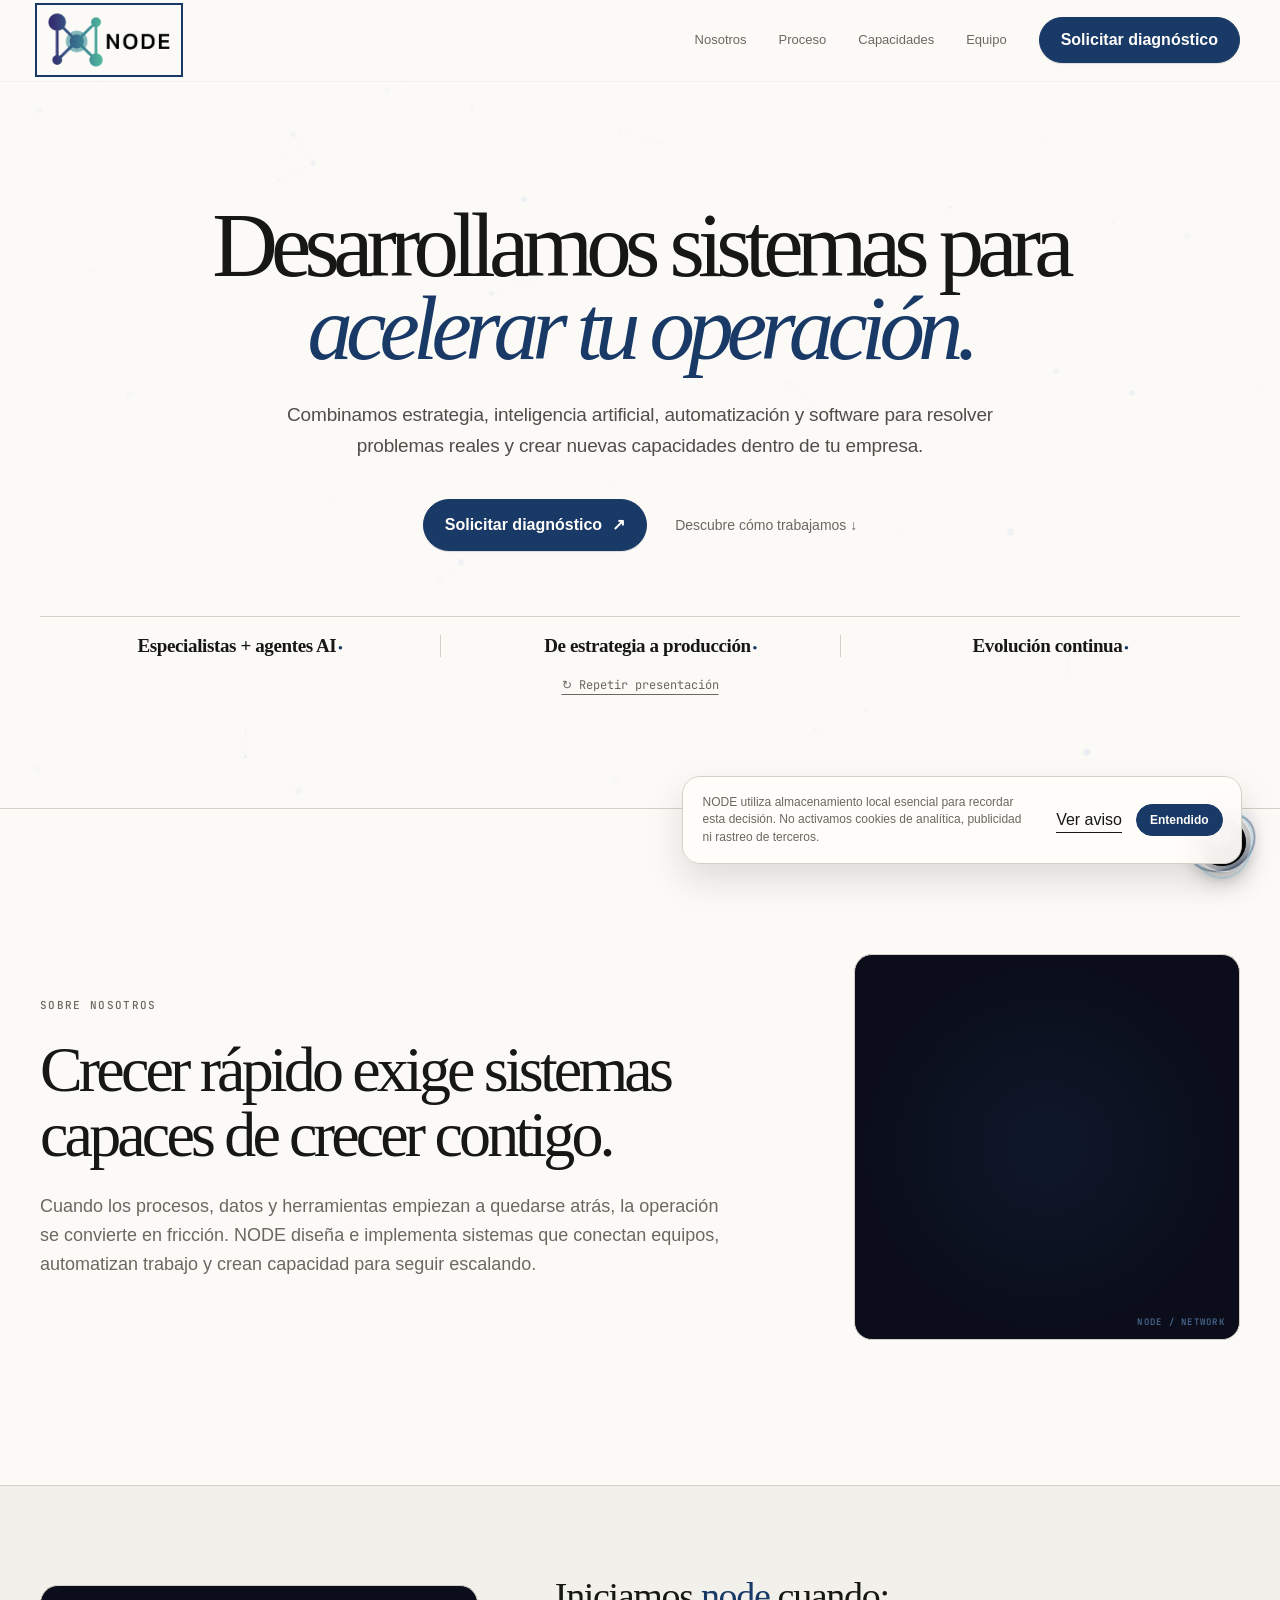
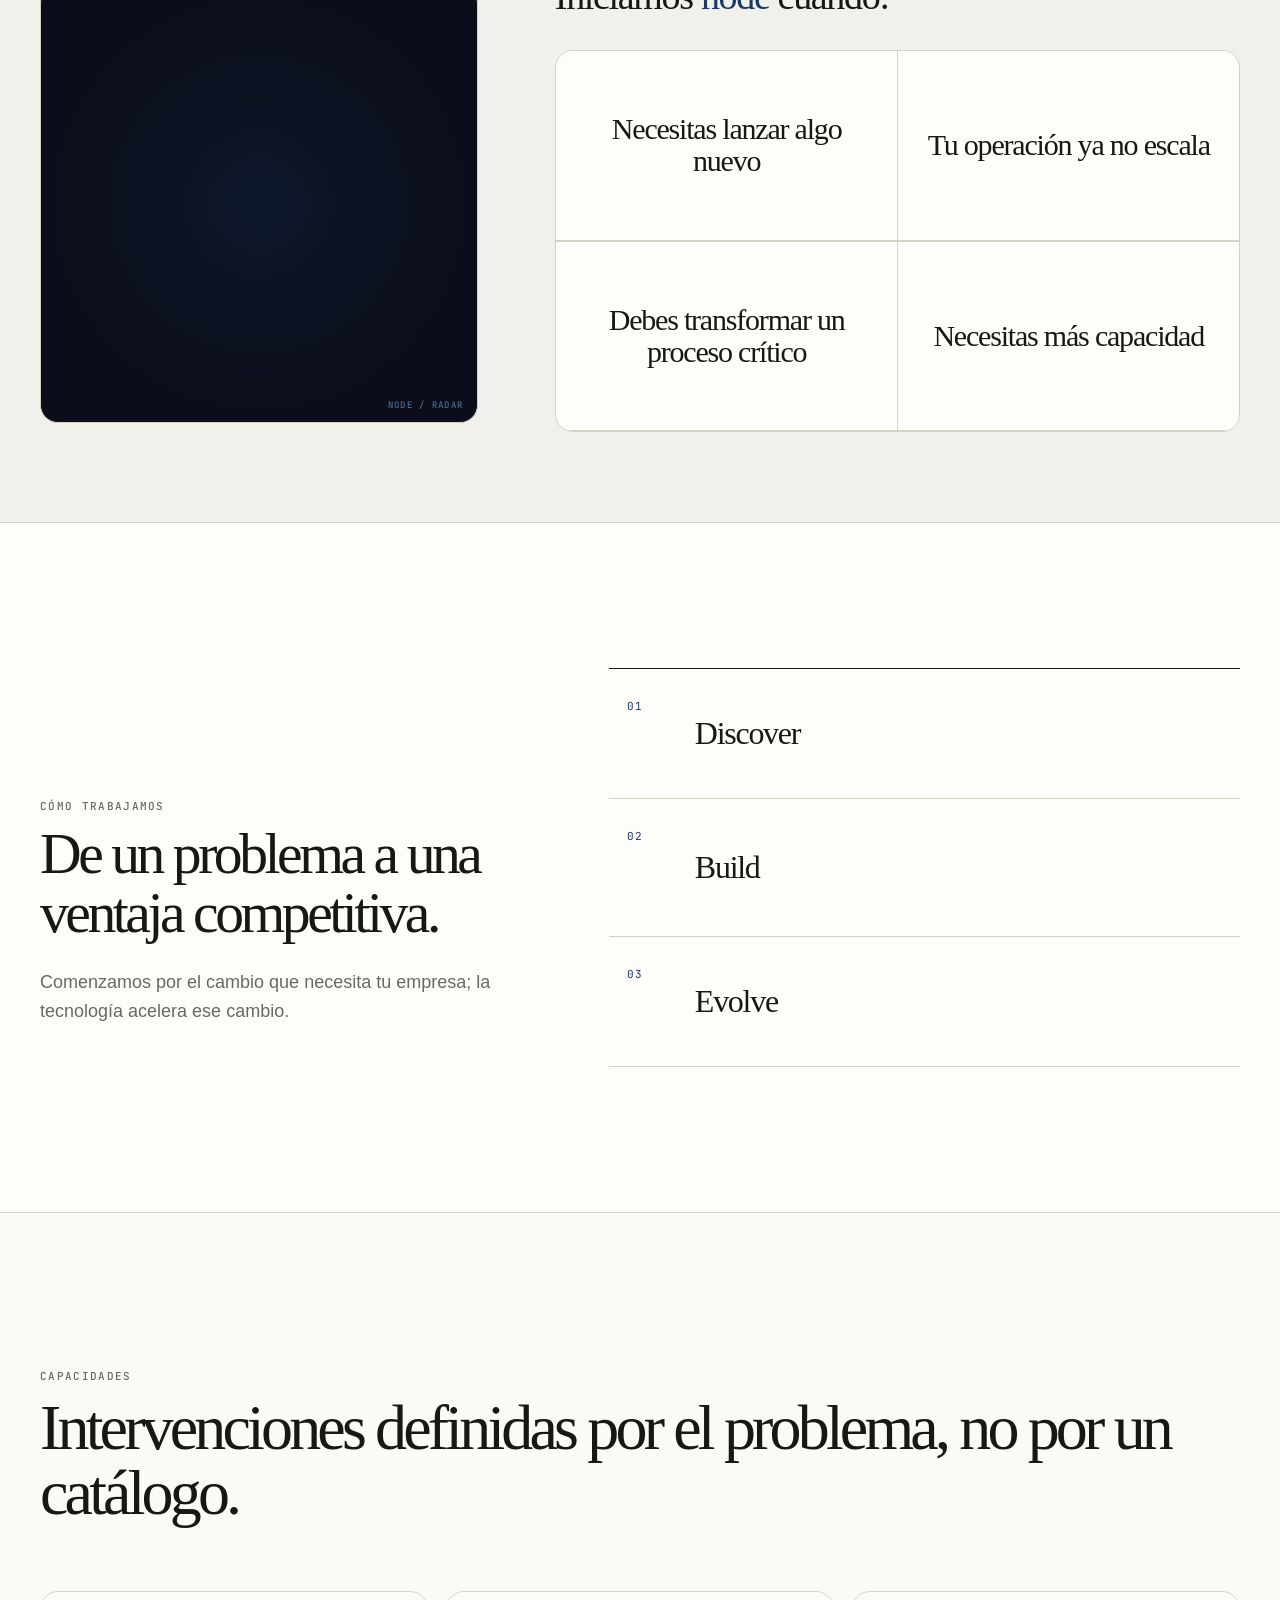
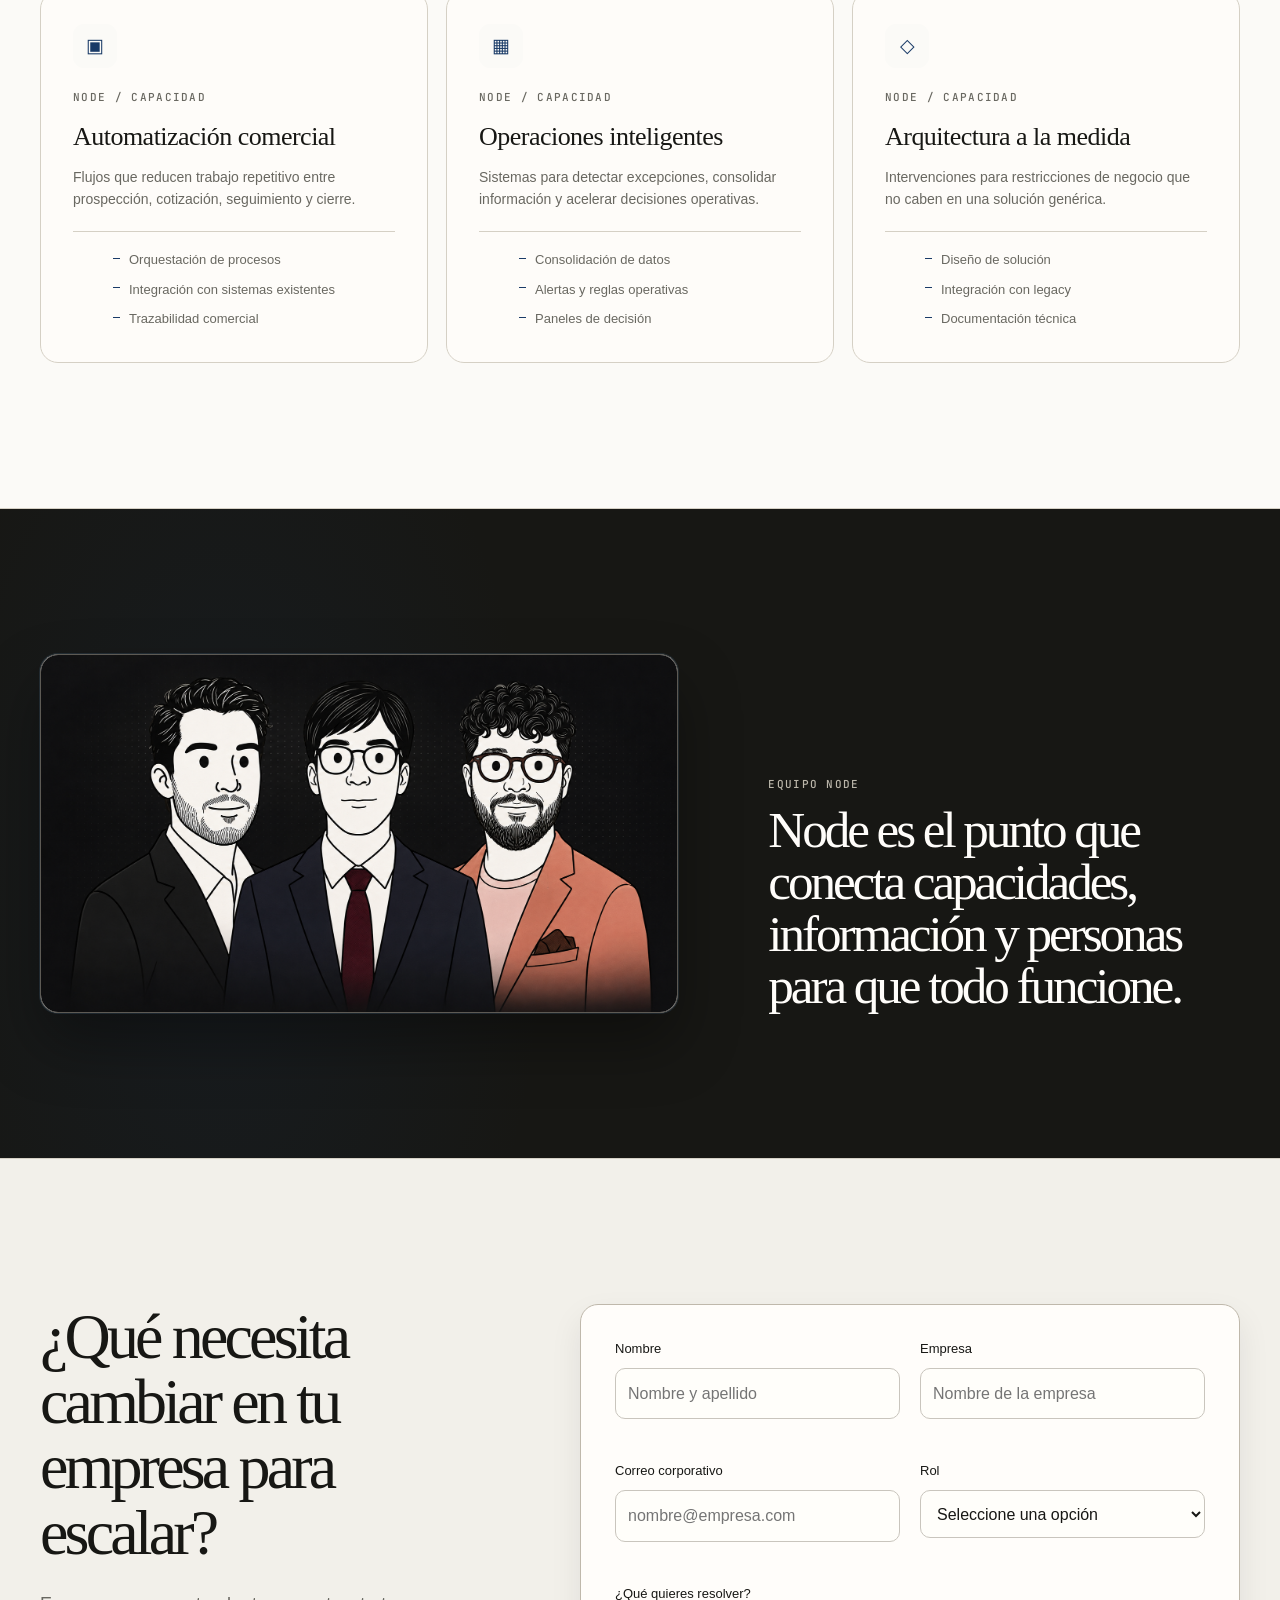
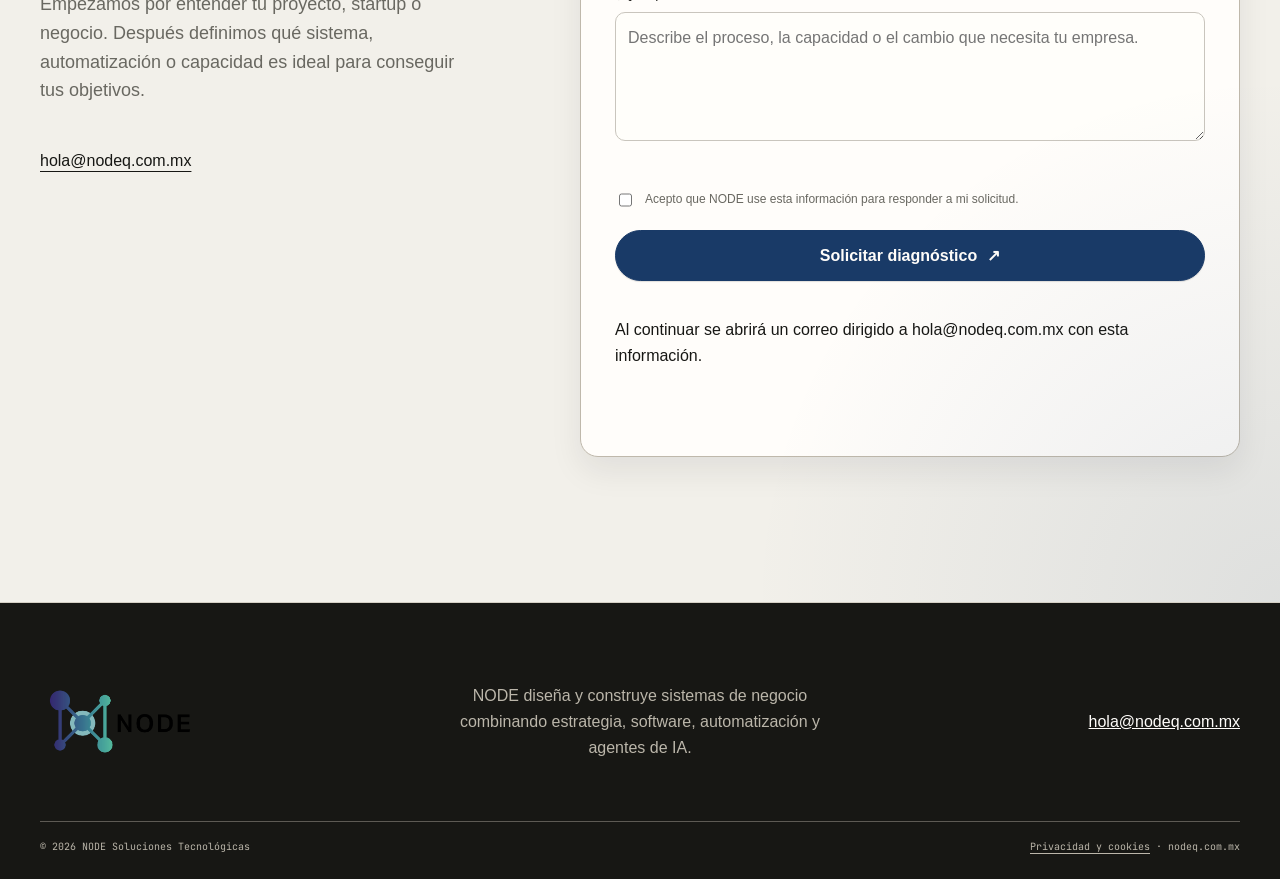
==== commit 07421929: "Update print statement from 'Hello' to 'Goodbye'" ====
--- a/index.html
+++ b/index.html
@@ -237,7 +237,10 @@
           <p class="section-index">NODE / ASISTENTE</p>
           <h2 id="chat-panel-title">Resolvemos tus dudas</h2>
         </div>
-        <button class="chat-close" type="button" data-chat-close aria-label="Cerrar chat">×</button>
+        <div class="chat-panel-actions">
+          <button class="chat-pin" type="button" data-chat-pin aria-pressed="false">Fijar asistente</button>
+          <button class="chat-close" type="button" data-chat-close aria-label="Cerrar chat">×</button>
+        </div>
       </header>
       <div class="chat-log" data-chat-log role="log" aria-live="polite">
         <div class="chat-msg chat-msg--bot">
--- a/styles.css
+++ b/styles.css
@@ -1885,34 +1885,145 @@
     gap: 14px
 }
 
+/* Nodo vivo del asistente: las capas evitan que flotación, mirada y gesto compitan por transform. */
 .chat-launcher {
+    --node-size: 68px;
+    --node-x: 0px;
+    --node-y: 0px;
     display: grid;
     place-items: center;
-    width: 60px;
-    height: 60px;
+    isolation: isolate;
+    position: relative;
+    width: var(--node-size);
+    height: var(--node-size);
     border-radius: 50%;
-    border: 1px solid var(--ink);
-    background: var(--ink);
-    color: var(--white);
+    border: 0;
+    background: transparent;
     cursor: pointer;
-    box-shadow: 0 14px 30px -12px rgba(23,23,20,.45);
-    transition: transform .25s cubic-bezier(.16,1,.3,1),box-shadow .25s ease
+    padding: 0;
+    transform: translateY(0);
+    transition: transform .3s cubic-bezier(.16,1,.3,1)
 }
 
 .chat-launcher:hover,.chat-launcher:focus-visible {
-    transform: translateY(-3px);
-    box-shadow: 0 18px 34px -12px rgba(23,23,20,.5)
-}
-
-.chat-launcher svg {
-    width: 26px;
-    height: 26px
-}
-
-.chat-launcher[aria-expanded="true"] {
-    background: var(--accent);
-    border-color: var(--accent)
-}
+    transform: translateY(-2px) scale(1.04);
+    outline: none
+}
+
+.chat-launcher:focus-visible .node-shell {
+    outline: 2px solid var(--accent);
+    outline-offset: 5px
+}
+
+.node-shell {
+    position: relative;
+    z-index: 2;
+    display: grid;
+    place-items: center;
+    width: 88%;
+    height: 88%;
+    overflow: hidden;
+    border: 1px solid rgba(255,255,255,.23);
+    border-radius: 49% 51% 48% 52% / 51% 48% 52% 49%;
+    background: linear-gradient(140deg, rgba(255,255,255,.22), rgba(255,255,255,.035) 35%), radial-gradient(circle at 68% 78%, color-mix(in srgb, var(--accent) 52%, transparent), transparent 46%);
+    box-shadow: inset 1px 1px 2px rgba(255,255,255,.36), inset -8px -11px 18px rgba(0,0,0,.24), 0 15px 27px -12px rgba(23,23,20,.5);
+    animation: node-breathe 5.2s ease-in-out infinite
+}
+
+.node-core {
+    position: relative;
+    width: 84%;
+    height: 84%;
+    overflow: hidden;
+    border-radius: 50%;
+    background: radial-gradient(circle at 31% 20%, #535d65 0, #242e33 18%, #0c1419 48%, #020506 76%);
+    box-shadow: inset 7px 8px 15px rgba(255,255,255,.12), inset -8px -12px 18px rgba(0,0,0,.72)
+}
+
+.node-core::after {
+    content: "";
+    position: absolute;
+    inset: 16%;
+    border-radius: inherit;
+    background: radial-gradient(circle, color-mix(in srgb, var(--accent) 42%, transparent), transparent 68%);
+    opacity: .7;
+    filter: blur(7px)
+}
+
+.node-glint {
+    position: absolute;
+    z-index: 1;
+    top: 10%;
+    left: 15%;
+    width: 36%;
+    height: 19%;
+    border-radius: 50%;
+    background: linear-gradient(130deg, rgba(255,255,255,.42), transparent 70%);
+    transform: rotate(-24deg)
+}
+
+.node-eyes {
+    position: absolute;
+    z-index: 2;
+    top: 40%;
+    left: 50%;
+    display: flex;
+    gap: 18%;
+    align-items: center;
+    justify-content: center;
+    width: 45%;
+    height: 30%;
+    transform: translate(-50%, -50%) translate(var(--node-x), var(--node-y));
+    transition: transform .24s cubic-bezier(.2,.8,.2,1)
+}
+
+.node-eye {
+    display: block;
+    width: 26%;
+    height: 76%;
+    min-width: 5px;
+    border-radius: 999px;
+    background: #f9fffc;
+    box-shadow: 0 0 5px rgba(255,255,255,.96), 0 0 12px color-mix(in srgb, var(--accent) 75%, transparent);
+    transform-origin: center;
+    transition: width .24s ease, height .24s ease, transform .24s ease, border-radius .24s ease
+}
+
+.node-orbit {
+    position: absolute;
+    z-index: 1;
+    width: 105%;
+    height: 86%;
+    border: 2px solid color-mix(in srgb, var(--accent) 72%, transparent);
+    border-radius: 45% 55% 49% 51% / 52% 47% 53% 48%;
+    opacity: .6;
+    filter: drop-shadow(0 0 7px color-mix(in srgb, var(--accent) 58%, transparent));
+    animation: node-orbit 7s linear infinite
+}
+
+.node-orbit--one { transform: rotate(-24deg); }
+.node-orbit--two { width: 92%; height: 108%; border-color: color-mix(in srgb, #57b9e8 62%, transparent); opacity: .38; animation-direction: reverse; animation-duration: 9s; }
+.node-tooltip { position: absolute; right: calc(100% + 10px); z-index: 4; width: max-content; padding: 7px 10px; border-radius: 999px; color: var(--white); background: var(--ink); font: 12px/1.1 var(--sans); opacity: 0; pointer-events: none; transform: translateX(4px); transition: opacity .2s ease, transform .2s ease; }
+.chat-launcher:hover .node-tooltip,.chat-launcher:focus-visible .node-tooltip { opacity: 1; transform: translateX(0); }
+
+.chat-widget[data-node-state="open"] .node-shell { animation: node-compress .38s cubic-bezier(.2,.8,.2,1) both; }
+.chat-widget[data-node-state="writing"] .node-eye { height: 68%; transform: translateY(2%); }
+.chat-widget[data-node-state="thinking"] .node-orbit { animation-duration: 2.6s; opacity: .85; }
+.chat-widget[data-node-state="thinking"] .node-eye--left { transform: translate(-18%, -10%) rotate(-14deg); }
+.chat-widget[data-node-state="thinking"] .node-eye--right { transform: translate(18%, 10%) rotate(14deg); }
+.chat-widget[data-node-state="error"] .node-eye { height: 50%; width: 33%; transform: translateY(30%) rotate(12deg); }
+.chat-widget[data-node-state="error"] .node-eye--right { transform: translateY(30%) rotate(-12deg); }
+.chat-widget[data-node-gesture="curious"] .node-eye--left { height: 87%; transform: translateY(-7%) rotate(-11deg); }
+.chat-widget[data-node-gesture="curious"] .node-eye--right { height: 63%; transform: translateY(7%) rotate(9deg); }
+.chat-widget[data-node-gesture="joy"] .node-eye { width: 36%; height: 34%; border-radius: 999px 999px 42% 42%; transform: translateY(-8%) rotate(8deg); }
+.chat-widget[data-node-gesture="joy"] .node-eye--right { transform: translateY(-8%) rotate(-8deg); }
+.chat-widget[data-node-gesture="blink"] .node-eye { height: 8%; box-shadow: 0 0 4px rgba(255,255,255,.85); }
+.chat-widget[data-node-gesture="salute"] .node-eye--left { height: 14%; transform: rotate(-11deg); }
+.chat-widget[data-node-gesture="salute"] .node-eye--right { transform: translateY(-6%) rotate(8deg); }
+
+@keyframes node-breathe { 0%,100% { transform: scale(1); border-radius: 49% 51% 48% 52% / 51% 48% 52% 49%; } 50% { transform: scale(1.018); border-radius: 53% 47% 52% 48% / 47% 52% 48% 53%; } }
+@keyframes node-orbit { to { rotate: 360deg; } }
+@keyframes node-compress { 45% { transform: scale(.91,.86); } 100% { transform: scale(1); } }
 
 .chat-panel {
     width: min(340px,calc(100vw - 48px));
@@ -1923,12 +2034,16 @@
     border: 1px solid var(--line);
     border-radius: var(--radius);
     box-shadow: 0 30px 60px -20px rgba(23,23,20,.35);
-    overflow: hidden
+    overflow: hidden;
+    transform-origin: bottom right;
+    animation: chat-panel-in .3s cubic-bezier(.16,1,.3,1) both
 }
 
 .chat-panel[hidden] {
     display: none
 }
+
+@keyframes chat-panel-in { from { opacity: 0; transform: translateY(12px) scale(.97); } to { opacity: 1; transform: translateY(0) scale(1); } }
 
 .chat-panel-head {
     display: flex;
@@ -2079,9 +2194,18 @@
     }
 
     .chat-launcher {
-        width: 54px;
-        height: 54px
-    }
+        --node-size: 60px
+    }
+}
+
+@media (max-width: 480px) {
+    .chat-widget { right: max(16px, env(safe-area-inset-right)); bottom: max(16px, env(safe-area-inset-bottom)); }
+    .node-tooltip { display: none; }
+}
+
+@media (prefers-reduced-motion: reduce) {
+    .node-shell,.node-orbit,.chat-panel { animation: none !important; }
+    .chat-launcher,.node-eyes,.node-eye,.node-tooltip { transition: none !important; }
 }
 
 
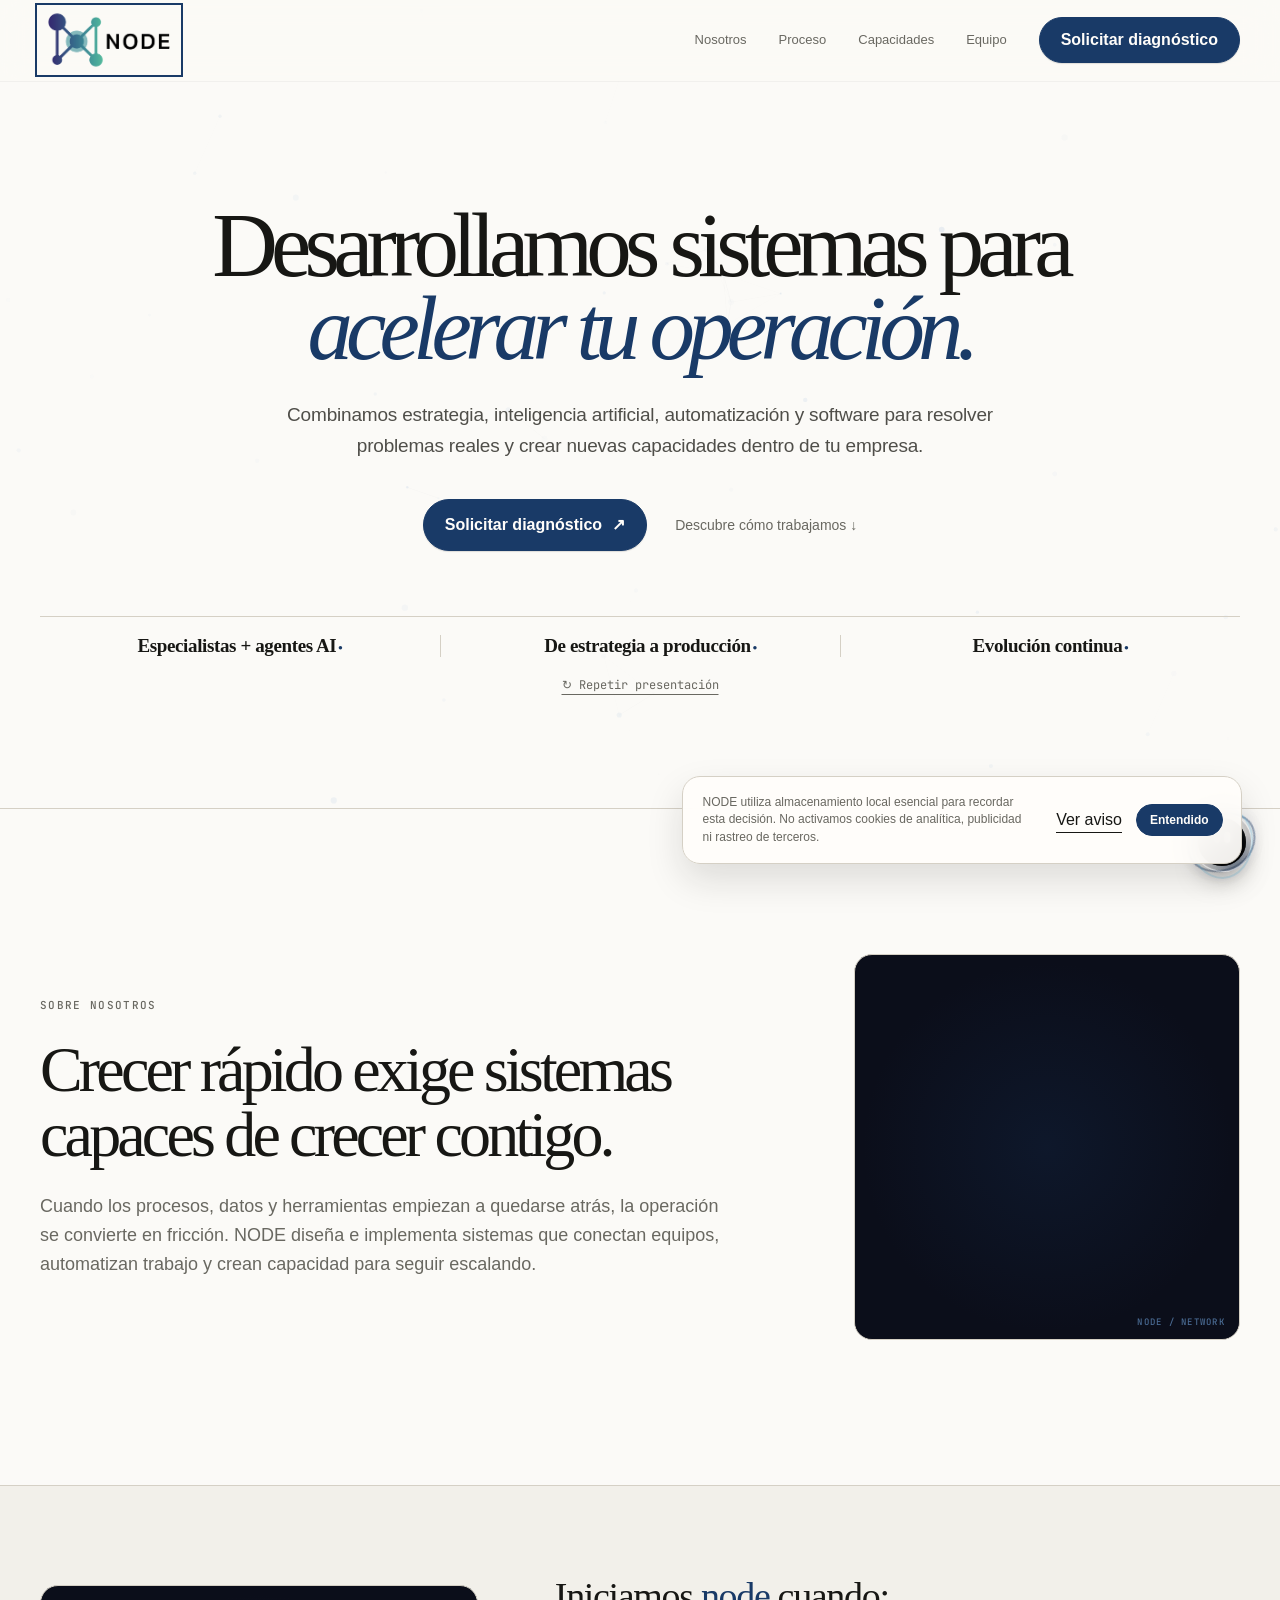
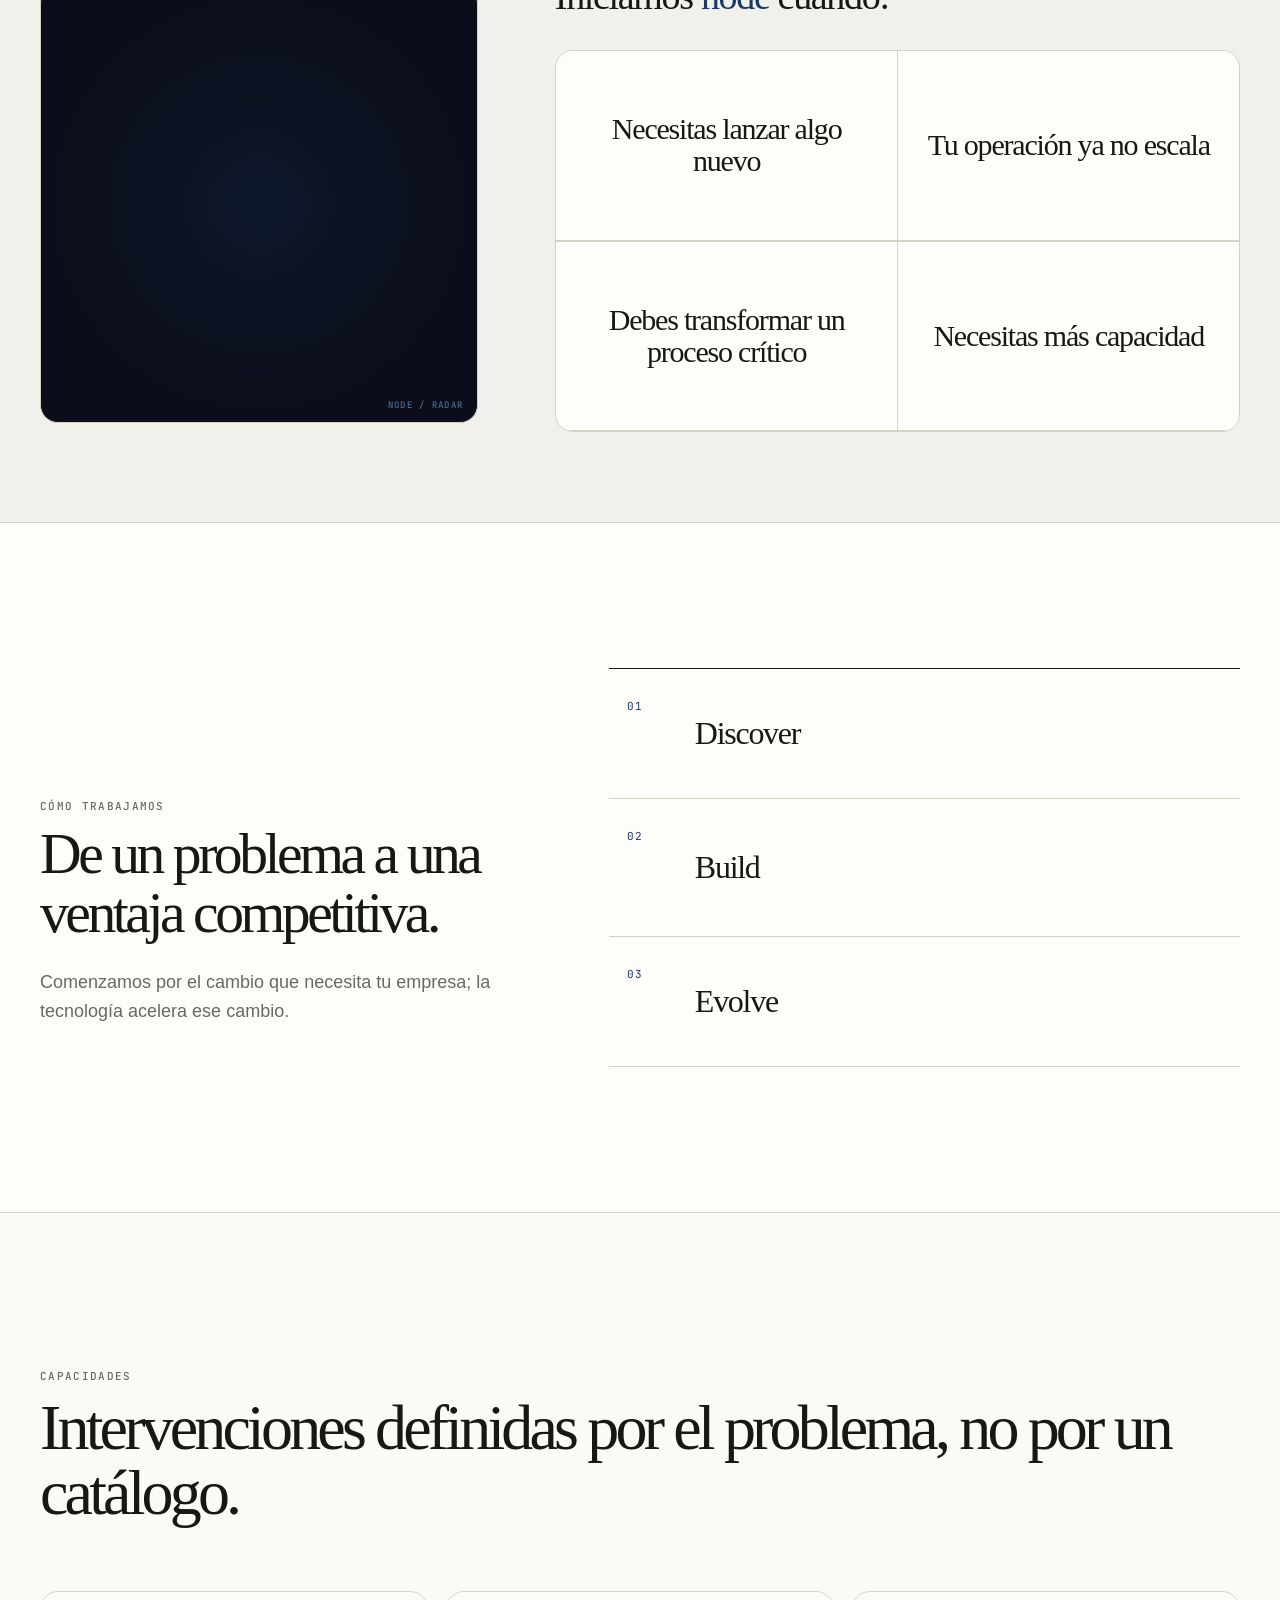
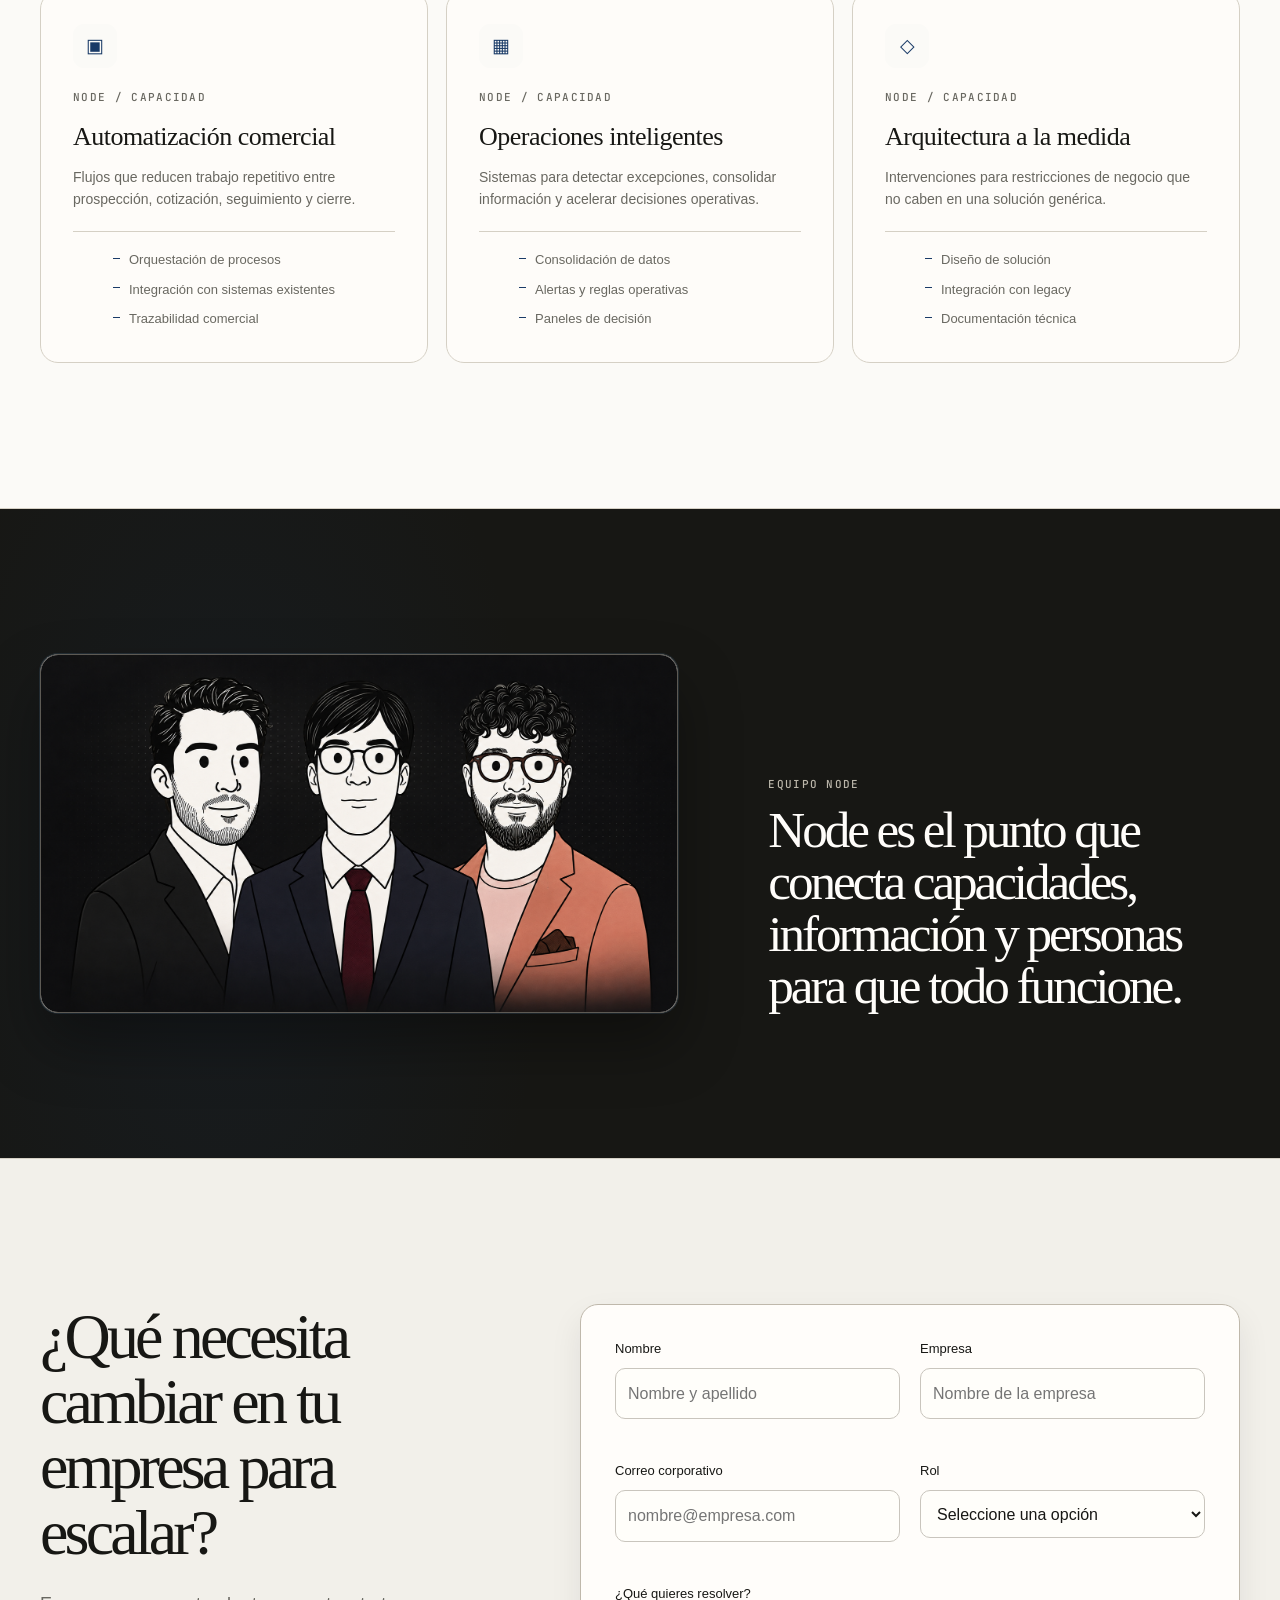
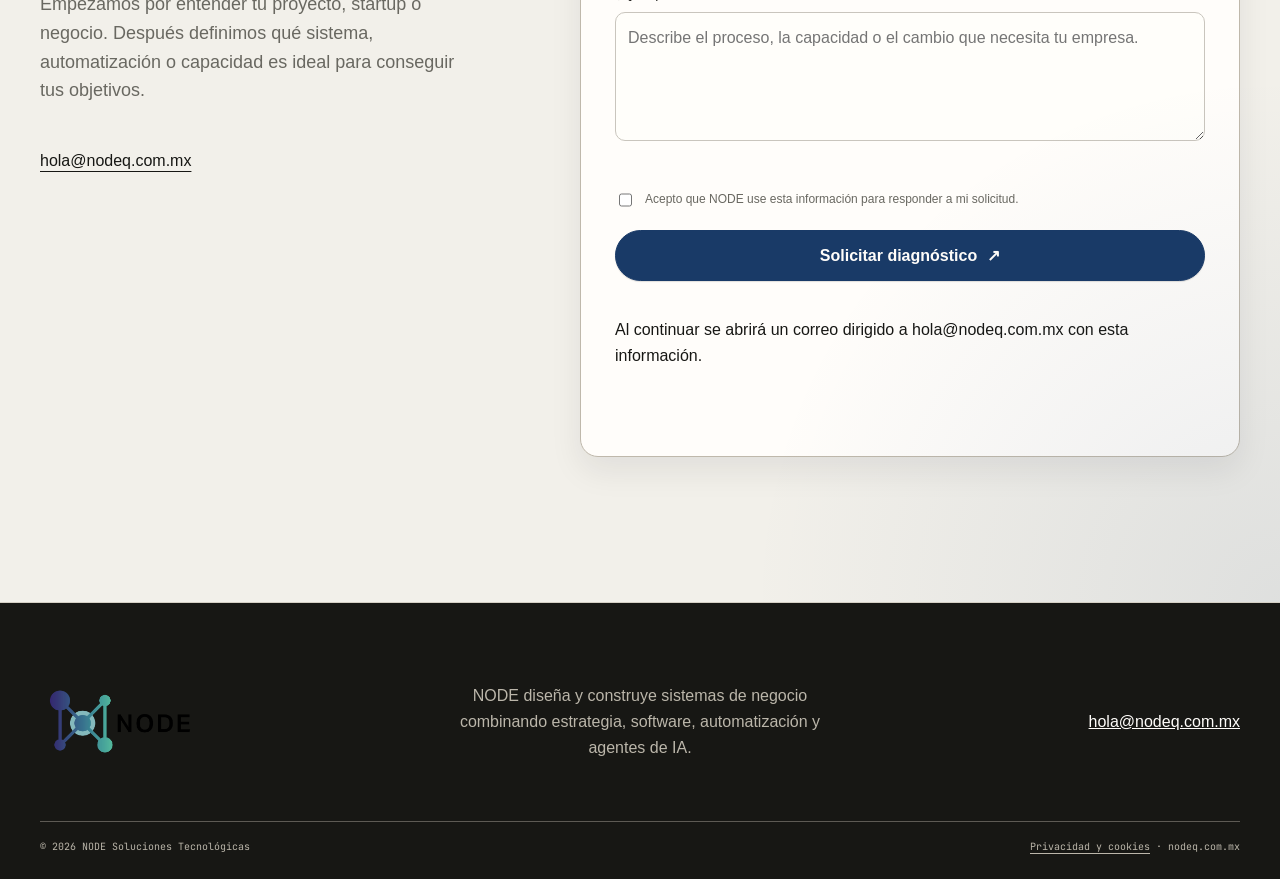
==== commit 7a1500fa: "Update print statement from 'Hello' to 'Goodbye'" ====
--- a/index.html
+++ b/index.html
@@ -242,6 +242,10 @@
           <button class="chat-close" type="button" data-chat-close aria-label="Cerrar chat">×</button>
         </div>
       </header>
+      <div class="chat-motion-controls" aria-label="Movimiento del asistente">
+        <button class="chat-motion-control" type="button" data-chat-follow aria-pressed="false">Sígueme</button>
+        <button class="chat-motion-control" type="button" data-chat-motion aria-pressed="false">Pausar movimiento</button>
+      </div>
       <div class="chat-log" data-chat-log role="log" aria-live="polite">
         <div class="chat-msg chat-msg--bot">
           <p>Hola. Puedo orientarte sobre cómo trabaja NODE: capacidades, proceso, precio o cómo solicitar un diagnóstico. ¿Qué te gustaría saber?</p>
--- a/styles.css
+++ b/styles.css
@@ -1882,8 +1882,12 @@
     display: flex;
     flex-direction: column;
     align-items: flex-end;
-    gap: 14px
-}
+    gap: 14px;
+    will-change: transform
+}
+
+.chat-widget[data-node-flight="exploring"] .node-shell { animation: node-breathe 2.8s ease-in-out infinite, node-fly-halo .65s ease-in-out infinite alternate; }
+.chat-widget[data-node-flight="near"],.chat-widget[data-node-flight="conversation"],.chat-widget[data-node-flight="pinned"] { will-change: auto; }
 
 /* Nodo vivo del asistente: las capas evitan que flotación, mirada y gesto compitan por transform. */
 .chat-launcher {
@@ -2024,6 +2028,7 @@
 @keyframes node-breathe { 0%,100% { transform: scale(1); border-radius: 49% 51% 48% 52% / 51% 48% 52% 49%; } 50% { transform: scale(1.018); border-radius: 53% 47% 52% 48% / 47% 52% 48% 53%; } }
 @keyframes node-orbit { to { rotate: 360deg; } }
 @keyframes node-compress { 45% { transform: scale(.91,.86); } 100% { transform: scale(1); } }
+@keyframes node-fly-halo { from { border-radius: 46% 54% 50% 50%; } to { border-radius: 55% 45% 47% 53%; } }
 
 .chat-panel {
     width: min(340px,calc(100vw - 48px));
@@ -2054,6 +2059,11 @@
     border-bottom: 1px solid var(--line)
 }
 
+.chat-panel-actions { display: flex; align-items: center; gap: 8px; }
+.chat-pin { border: 1px solid var(--line); border-radius: 999px; padding: 6px 8px; color: var(--muted); background: var(--white); font: 10px/1 var(--sans); cursor: pointer; white-space: nowrap; }
+.chat-pin[aria-pressed="true"] { color: var(--white); border-color: var(--ink); background: var(--ink); }
+.chat-pin:hover,.chat-pin:focus-visible { outline: 2px solid var(--accent); outline-offset: 1px; }
+
 .chat-panel-head h2 {
     margin: 4px 0 0;
     font: 20px/1.15 var(--serif);
@@ -2205,7 +2215,7 @@
 
 @media (prefers-reduced-motion: reduce) {
     .node-shell,.node-orbit,.chat-panel { animation: none !important; }
-    .chat-launcher,.node-eyes,.node-eye,.node-tooltip { transition: none !important; }
+    .chat-widget,.chat-launcher,.node-eyes,.node-eye,.node-tooltip { transition: none !important; }
 }
 
 
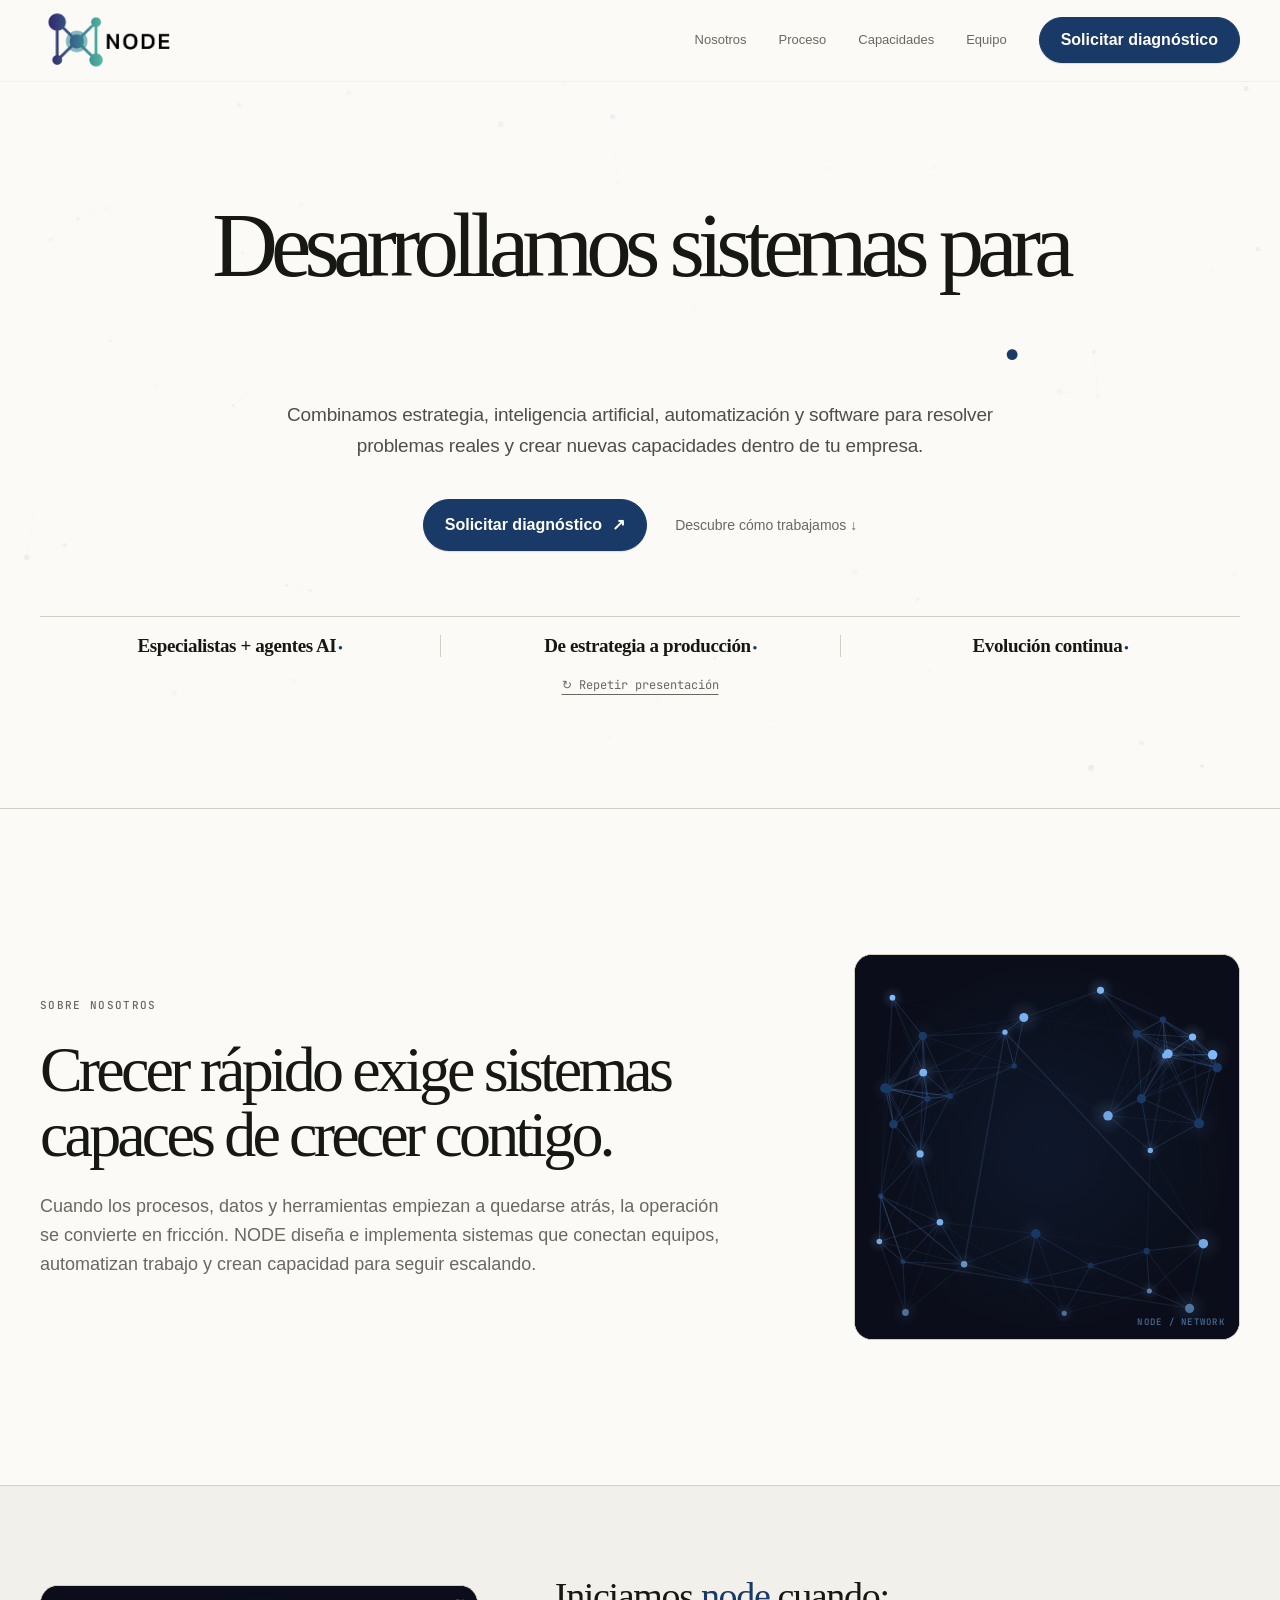
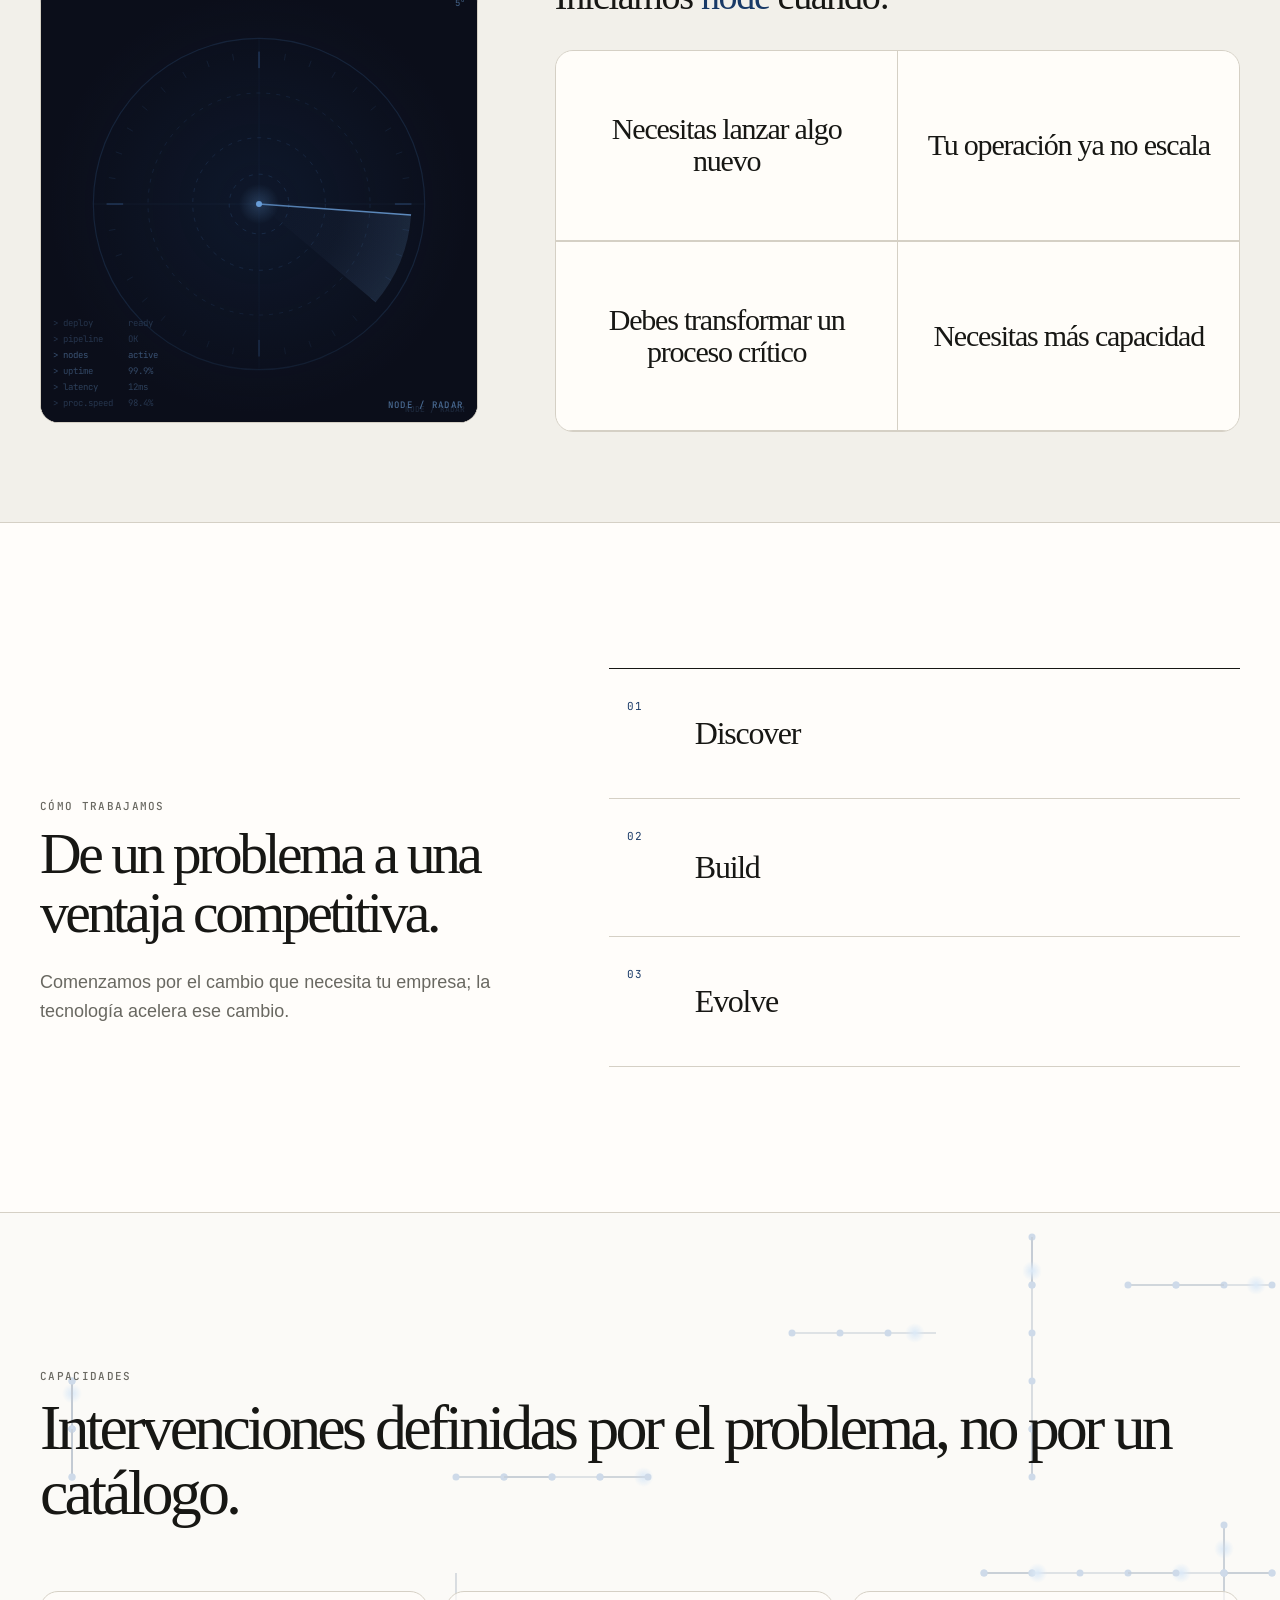
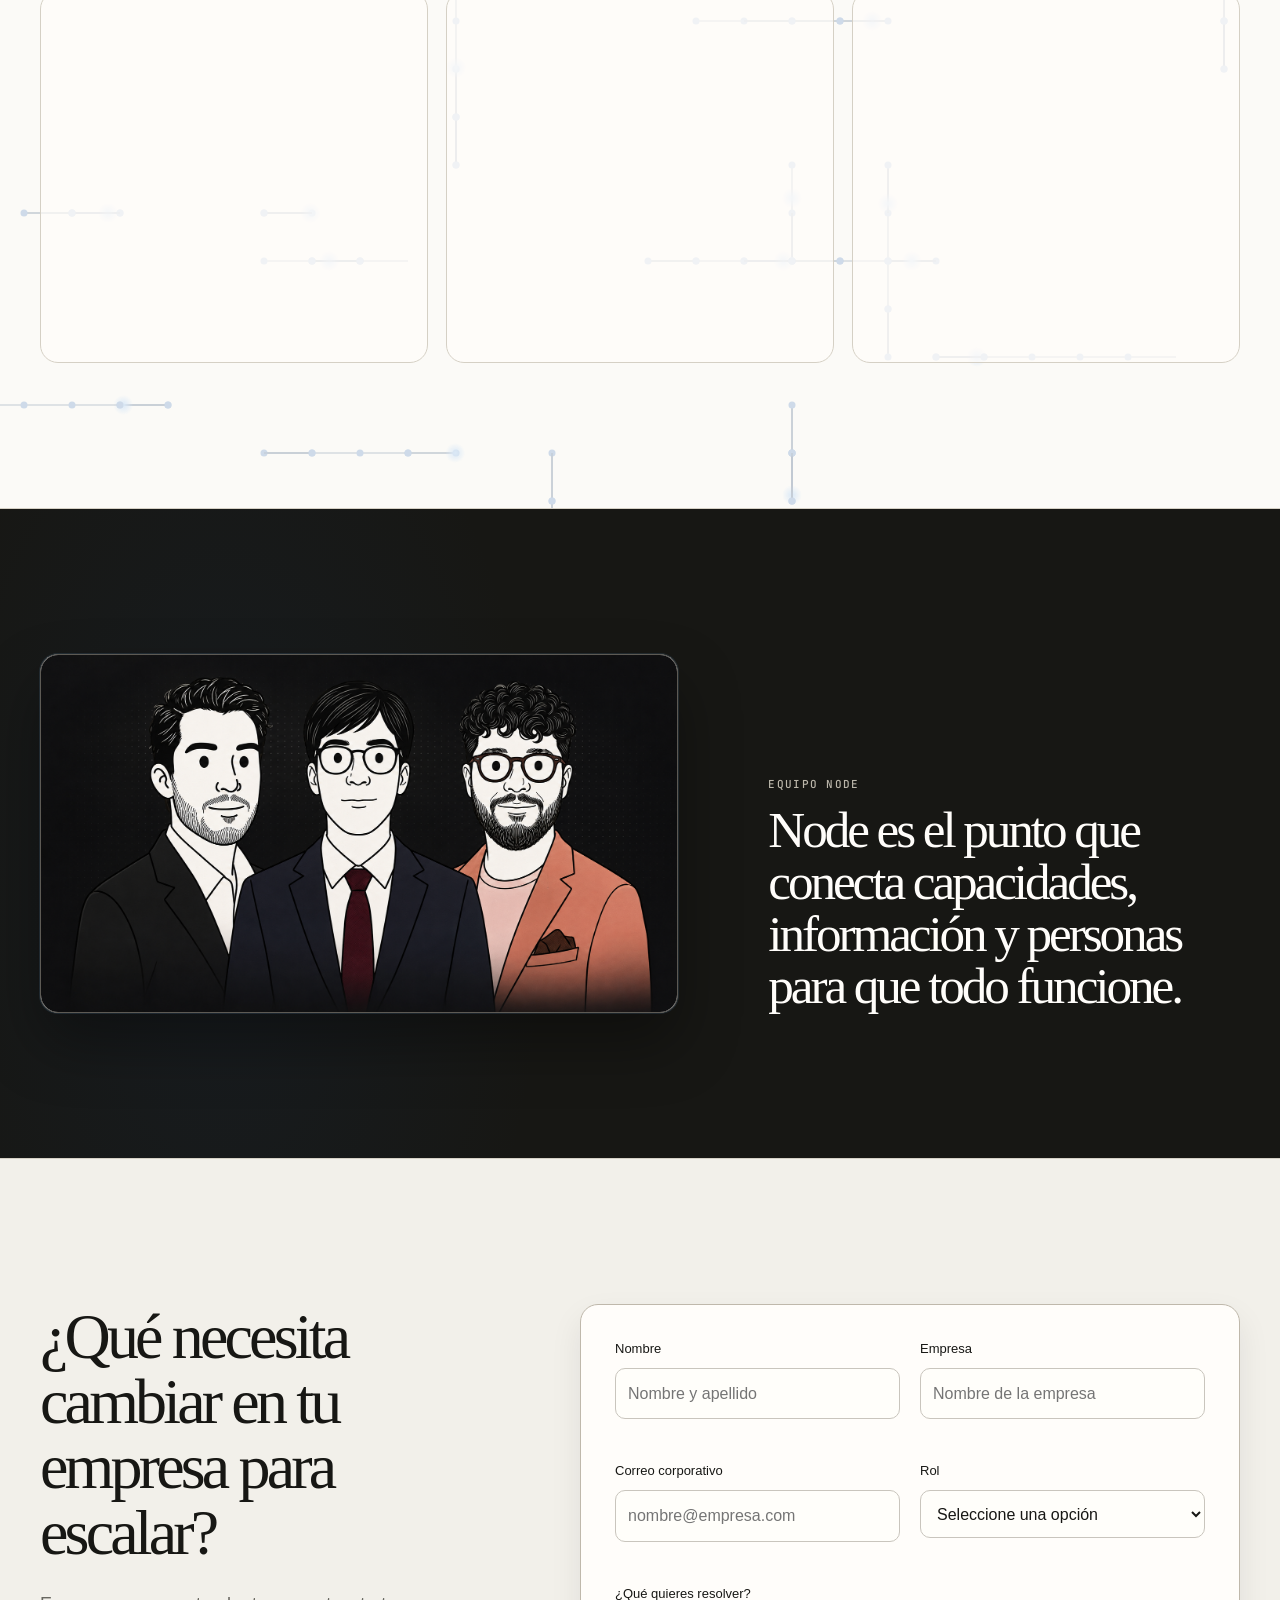
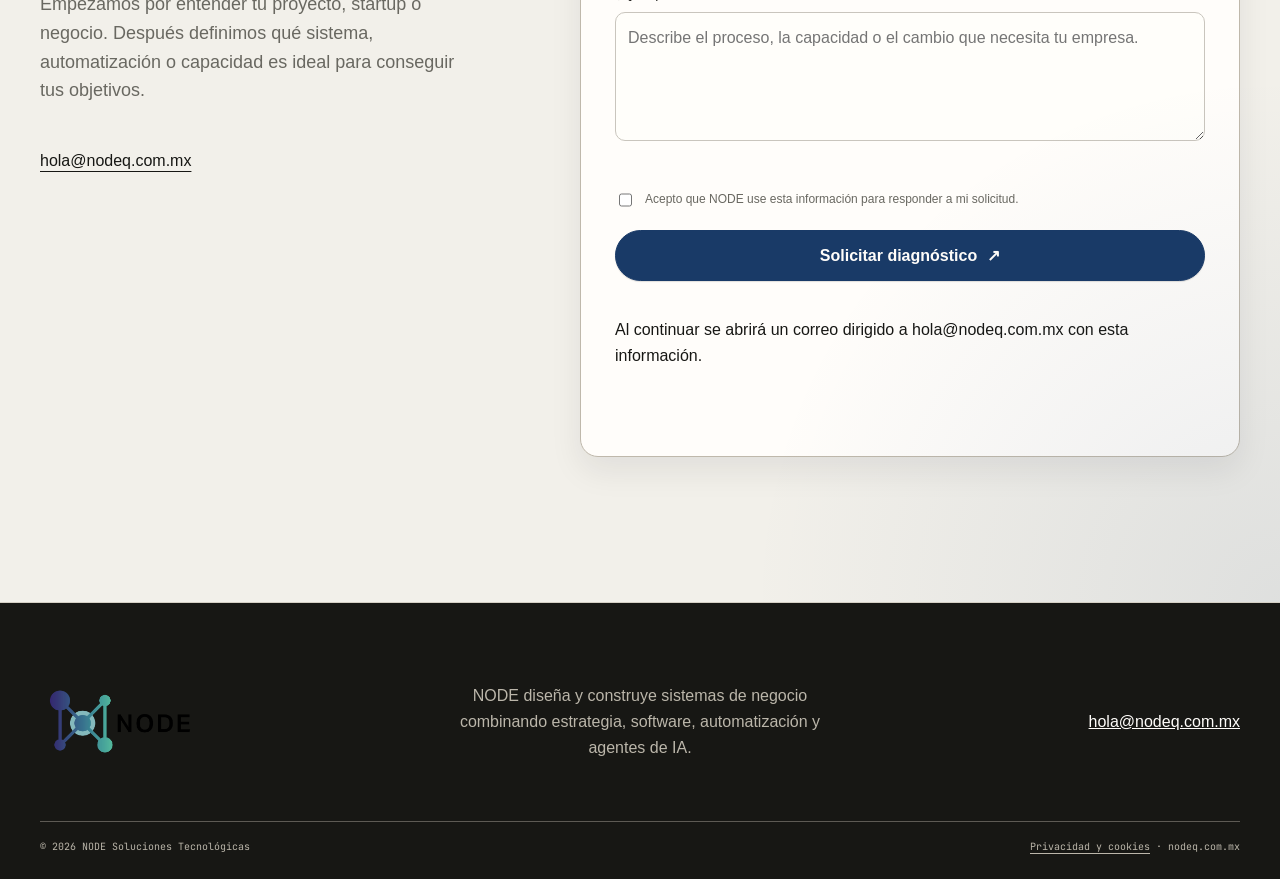
==== commit 1608e334: "Update index.html" ====
--- a/index.html
+++ b/index.html
@@ -5,6 +5,8 @@
   <meta name="viewport" content="width=device-width, initial-scale=1">
   <meta name="description" content="NODE diagnostica cuellos de botella operativos y despliega arquitectura con IA mediante un equipo senior, en ciclos de 21 días.">
   <meta name="theme-color" content="#08090D">
+  <link rel="icon" type="image/png" href="assets/node-logo-color.png?v=node-favicon-1">
+  <link rel="apple-touch-icon" href="assets/node-logo-color.png?v=node-favicon-1">
   <meta property="og:title" content="NODE | Ingeniería y negocio acelerados por IA">
   <meta property="og:description" content="Arquitectura funcionando para operaciones B2B que necesitan adoptar IA con rigor, velocidad y control.">
   <meta property="og:type" content="website">
@@ -13,7 +15,7 @@
   <link rel="preconnect" href="https://fonts.googleapis.com">
   <link rel="preconnect" href="https://fonts.gstatic.com" crossorigin>
   <link href="https://fonts.googleapis.com/css2?family=Inter:wght@400;500;600&family=JetBrains+Mono:wght@400;500&display=swap" rel="stylesheet">
-  <link rel="stylesheet" href="styles.css">
+  <link rel="stylesheet" href="styles.css?v=node-companion-2">
   <title>NODE | Ingeniería y negocio acelerados por IA</title>
 </head>
 <body>
@@ -339,6 +341,6 @@
   </div>
   <!-- ===== FIN: PRIVACIDAD Y COOKIES NODE ===== -->
   <script src="script.js"></script>
-  <script src="chat.js"></script>
+  <script src="chat.js?v=node-companion-2"></script>
 </body>
 </html>
--- a/styles.css
+++ b/styles.css
@@ -2008,7 +2008,7 @@
 .node-orbit--one { transform: rotate(-24deg); }
 .node-orbit--two { width: 92%; height: 108%; border-color: color-mix(in srgb, #57b9e8 62%, transparent); opacity: .38; animation-direction: reverse; animation-duration: 9s; }
 .node-tooltip { position: absolute; right: calc(100% + 10px); z-index: 4; width: max-content; padding: 7px 10px; border-radius: 999px; color: var(--white); background: var(--ink); font: 12px/1.1 var(--sans); opacity: 0; pointer-events: none; transform: translateX(4px); transition: opacity .2s ease, transform .2s ease; }
-.chat-launcher:hover .node-tooltip,.chat-launcher:focus-visible .node-tooltip { opacity: 1; transform: translateX(0); }
+.chat-launcher:hover .node-tooltip,.chat-launcher:focus-visible .node-tooltip,.chat-widget[data-node-invite="true"] .node-tooltip { opacity: 1; transform: translateX(0); }
 
 .chat-widget[data-node-state="open"] .node-shell { animation: node-compress .38s cubic-bezier(.2,.8,.2,1) both; }
 .chat-widget[data-node-state="writing"] .node-eye { height: 68%; transform: translateY(2%); }
@@ -2063,6 +2063,10 @@
 .chat-pin { border: 1px solid var(--line); border-radius: 999px; padding: 6px 8px; color: var(--muted); background: var(--white); font: 10px/1 var(--sans); cursor: pointer; white-space: nowrap; }
 .chat-pin[aria-pressed="true"] { color: var(--white); border-color: var(--ink); background: var(--ink); }
 .chat-pin:hover,.chat-pin:focus-visible { outline: 2px solid var(--accent); outline-offset: 1px; }
+.chat-motion-controls { display: flex; gap: 7px; padding: 9px 18px; border-bottom: 1px solid var(--line); background: var(--paper); }
+.chat-motion-control { border: 1px solid var(--line); border-radius: 999px; padding: 6px 9px; color: var(--ink); background: var(--white); font: 11px/1 var(--sans); cursor: pointer; }
+.chat-motion-control[aria-pressed="true"] { color: var(--white); border-color: var(--ink); background: var(--ink); }
+.chat-motion-control:hover,.chat-motion-control:focus-visible { border-color: var(--accent); outline: 2px solid color-mix(in srgb, var(--accent) 38%, transparent); outline-offset: 1px; }
 
 .chat-panel-head h2 {
     margin: 4px 0 0;
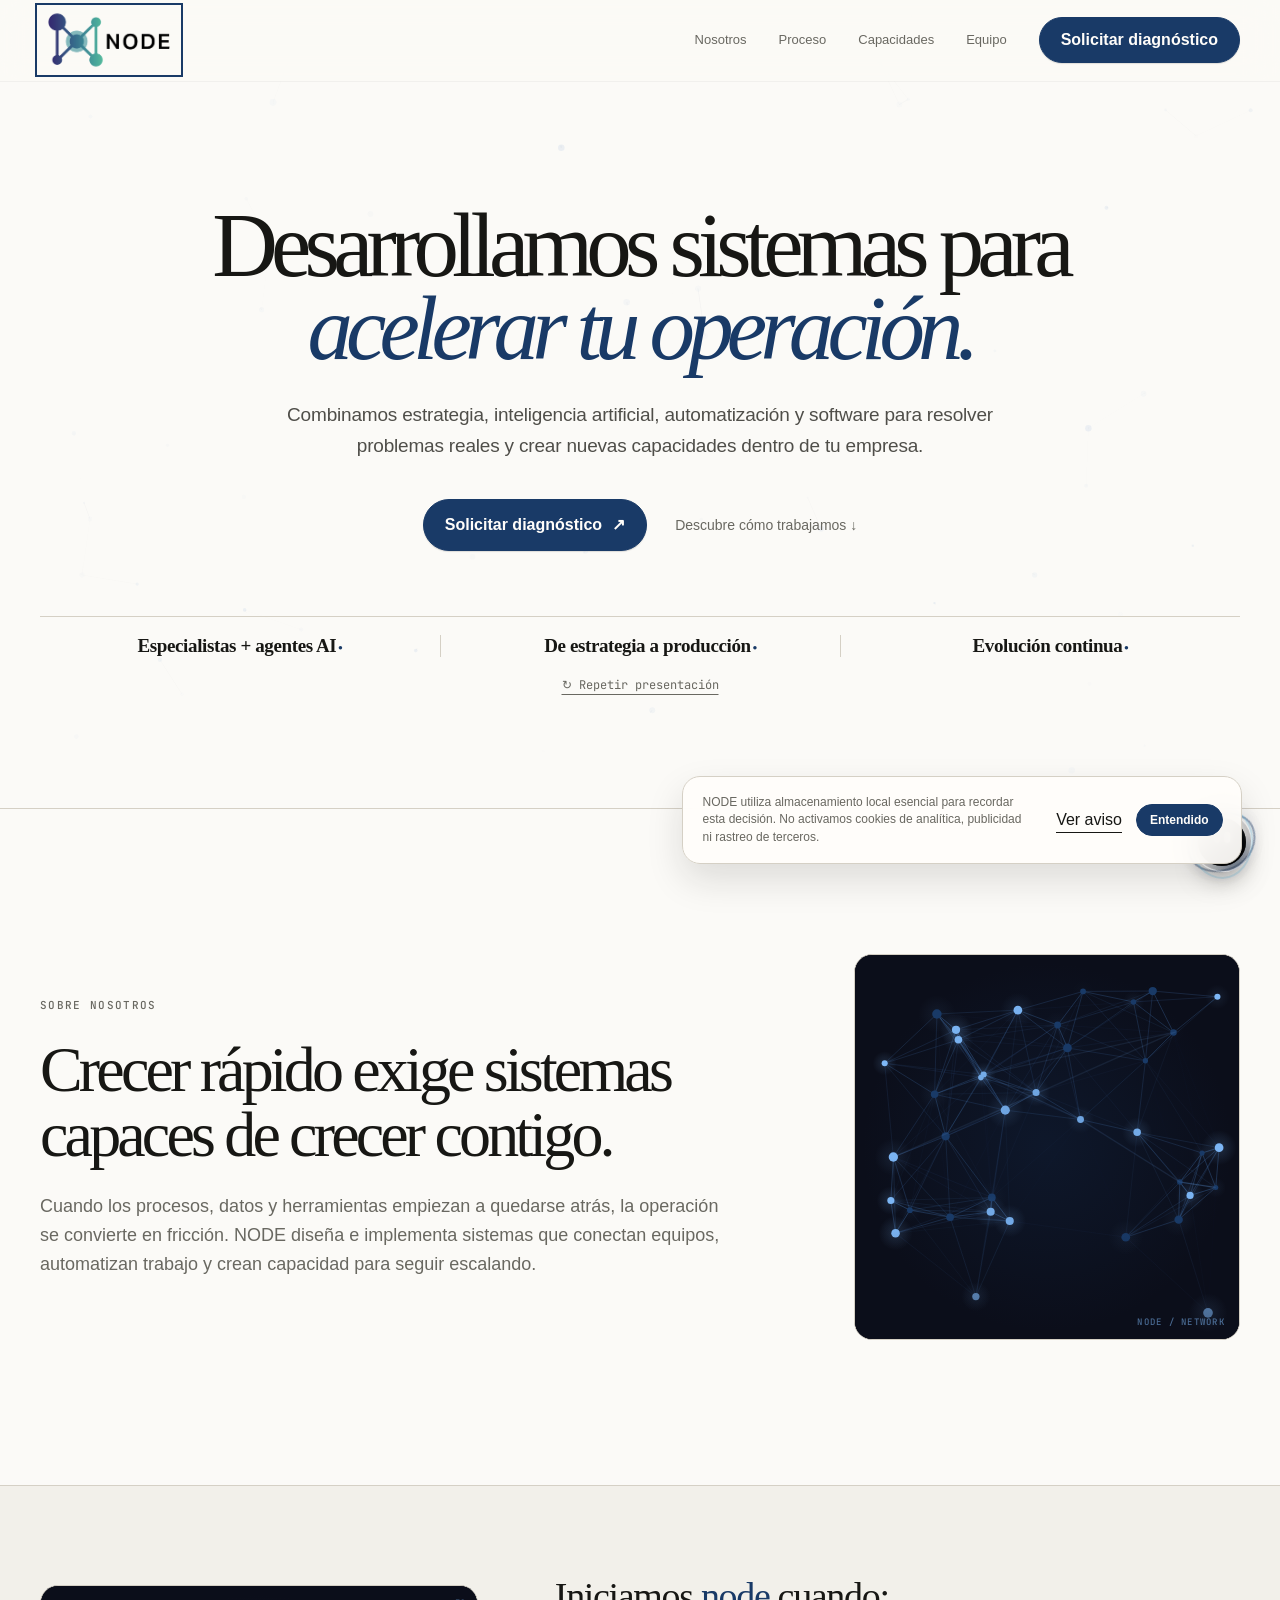
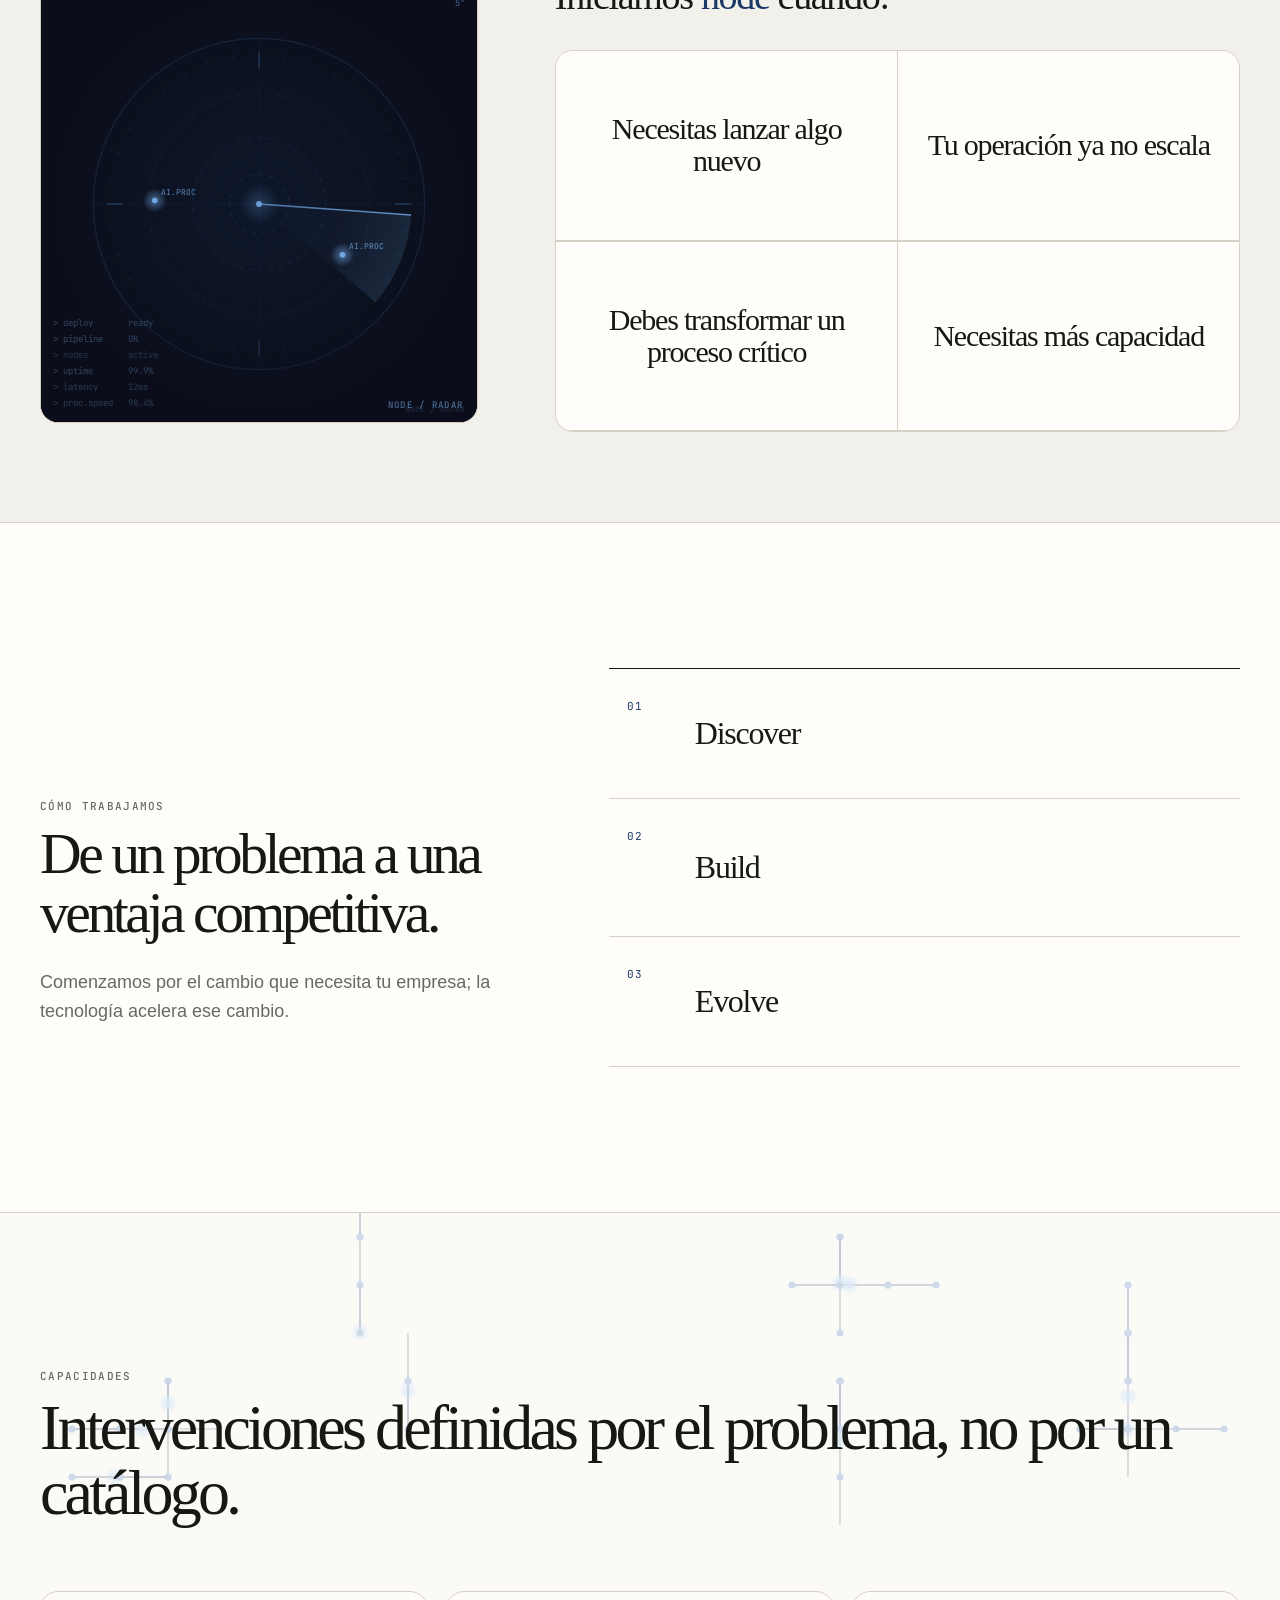
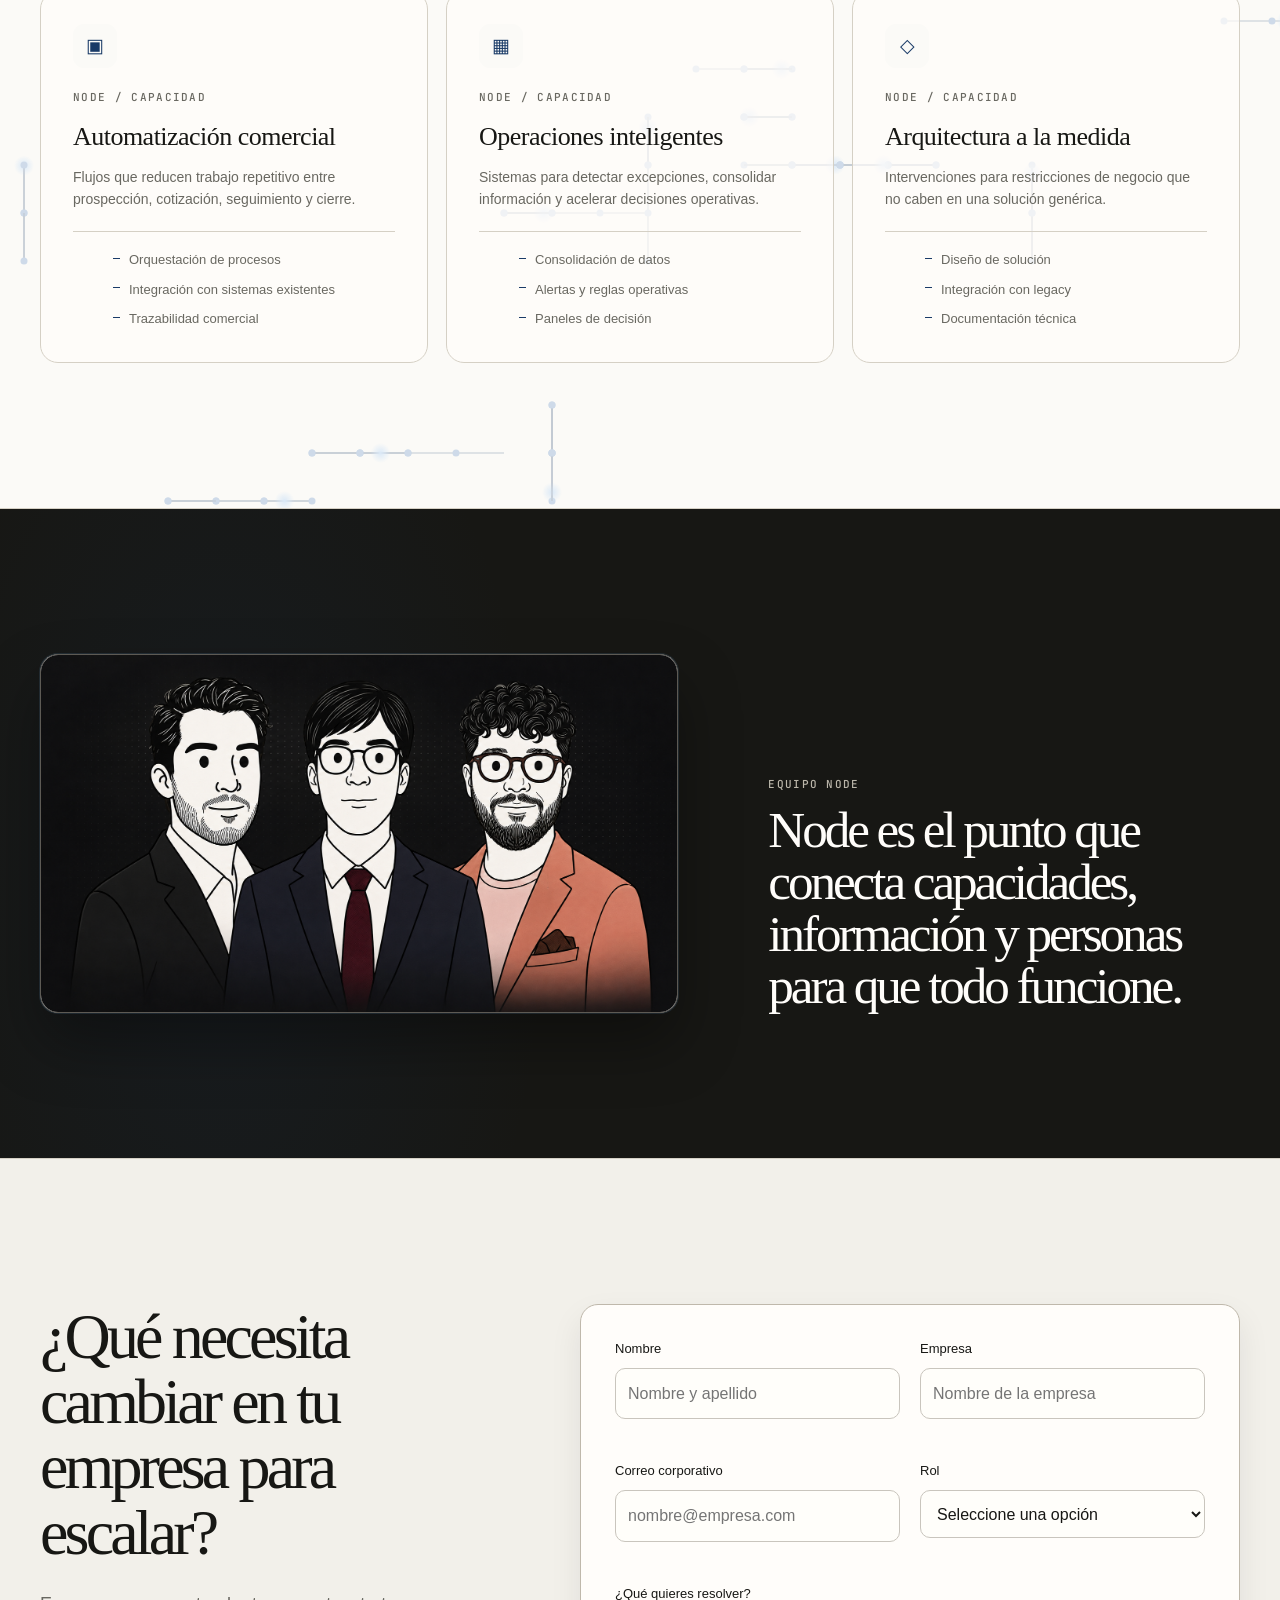
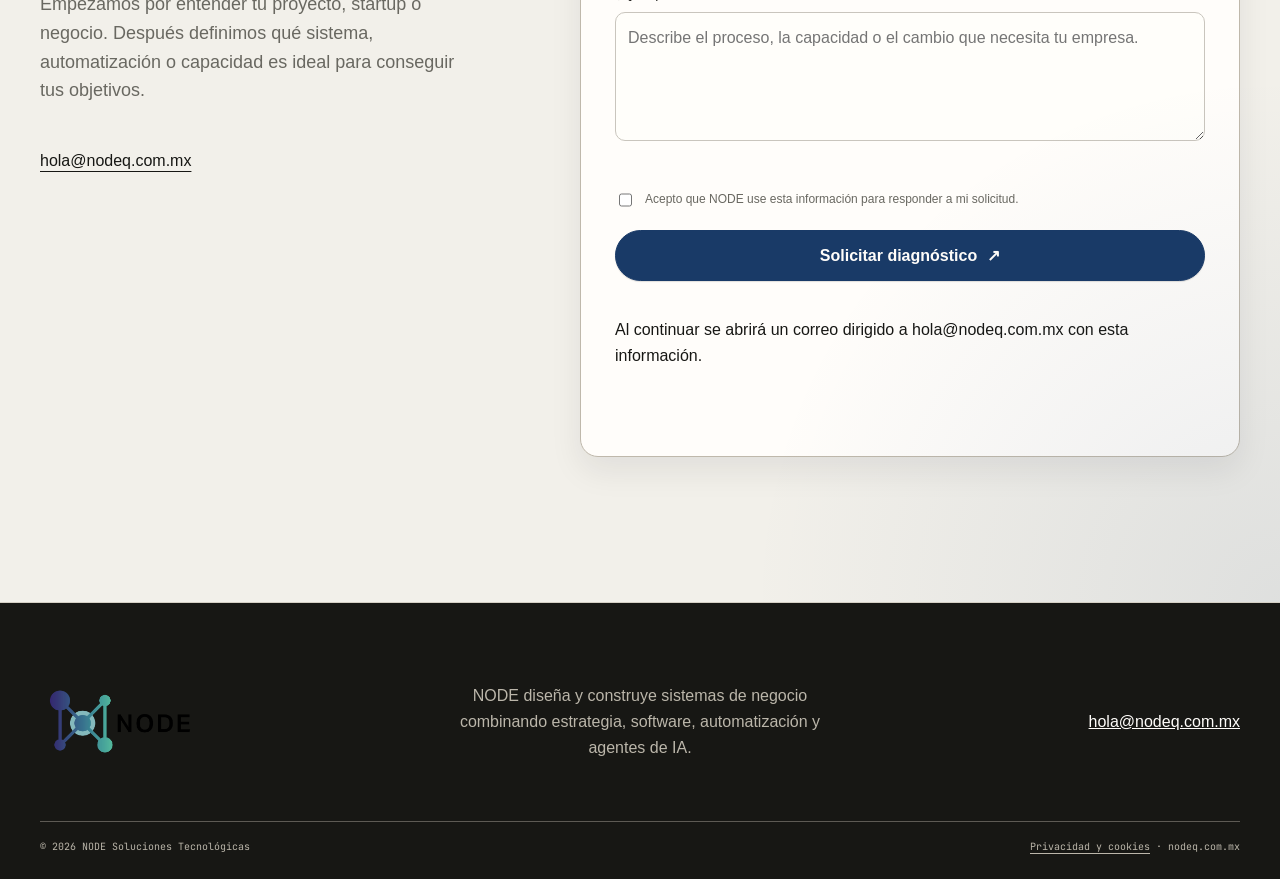
==== commit 90b8132a: "Update print statement from 'Hello' to 'Goodbye'" ====
--- a/index.html
+++ b/index.html
@@ -245,8 +245,6 @@
         </div>
       </header>
       <div class="chat-motion-controls" aria-label="Movimiento del asistente">
-        <button class="chat-motion-control" type="button" data-chat-follow aria-pressed="false">Sígueme</button>
-        <button class="chat-motion-control" type="button" data-chat-motion aria-pressed="false">Pausar movimiento</button>
       </div>
       <div class="chat-log" data-chat-log role="log" aria-live="polite">
         <div class="chat-msg chat-msg--bot">
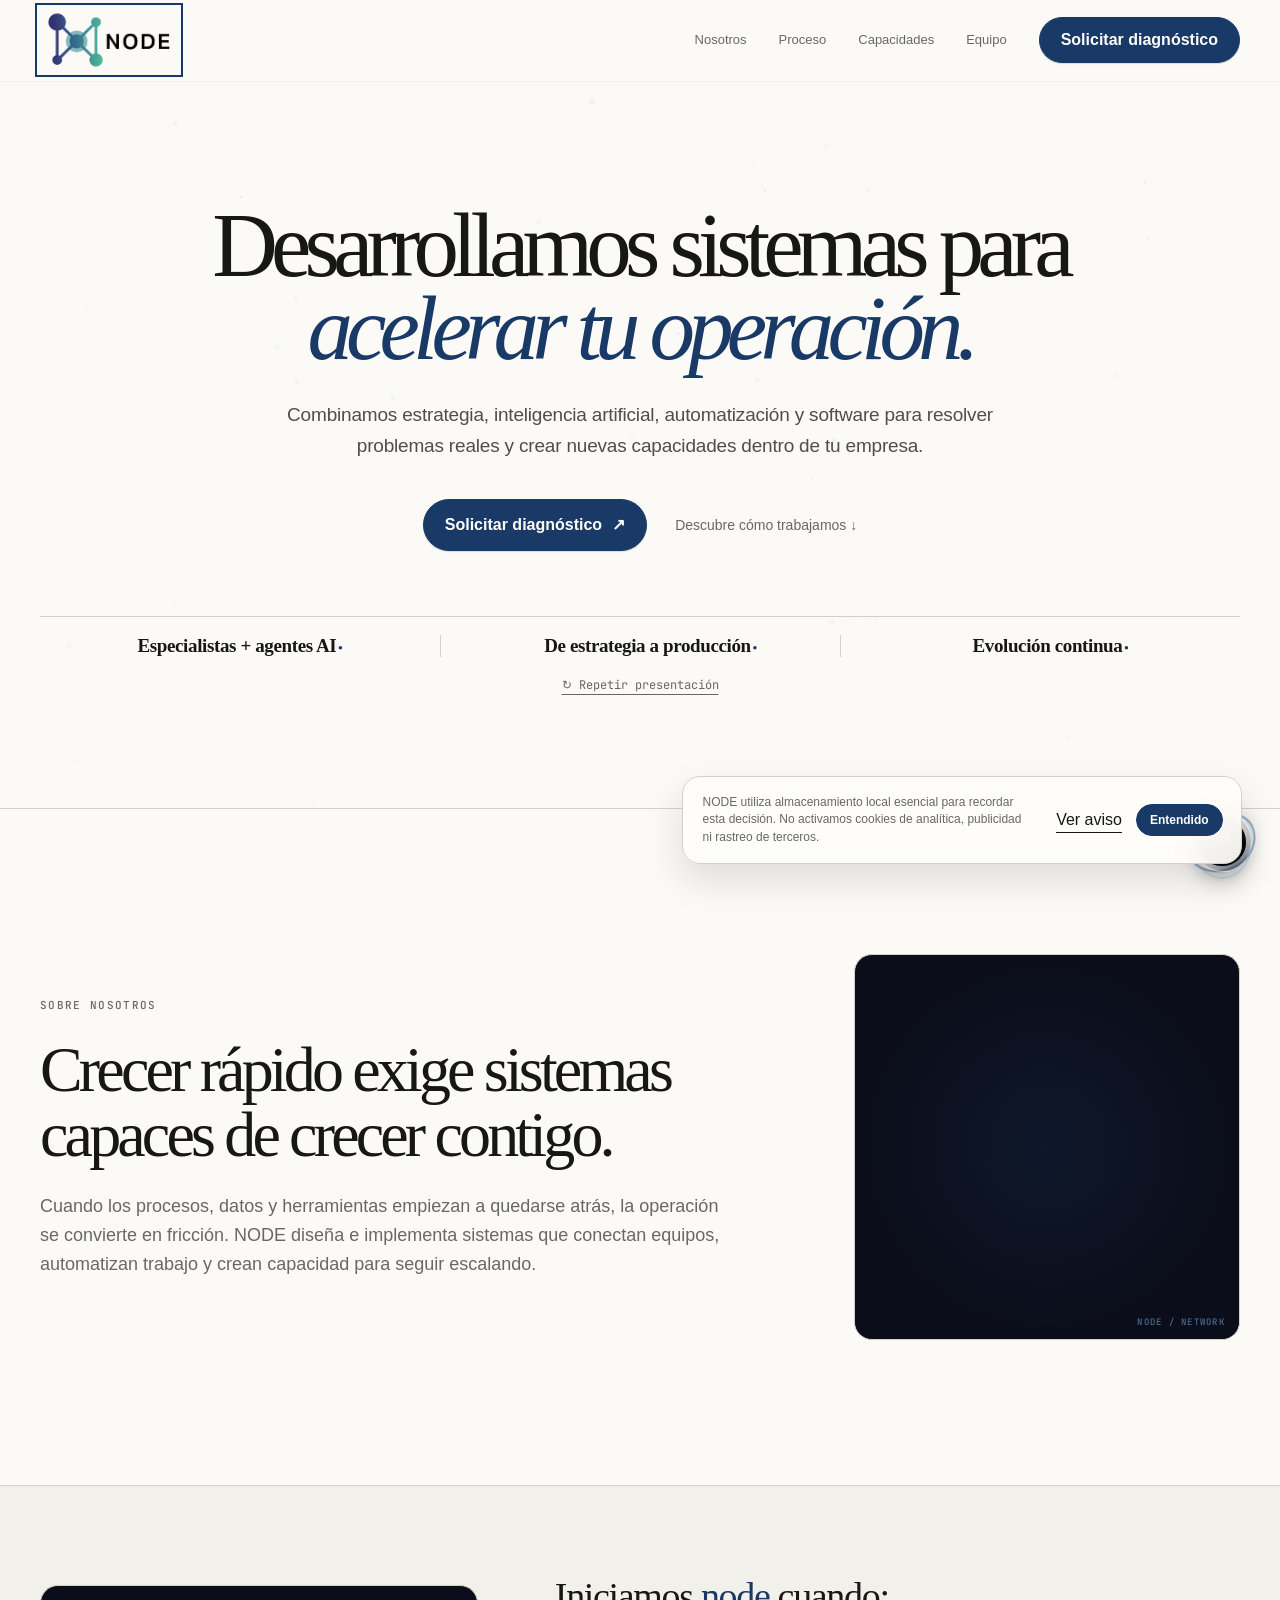
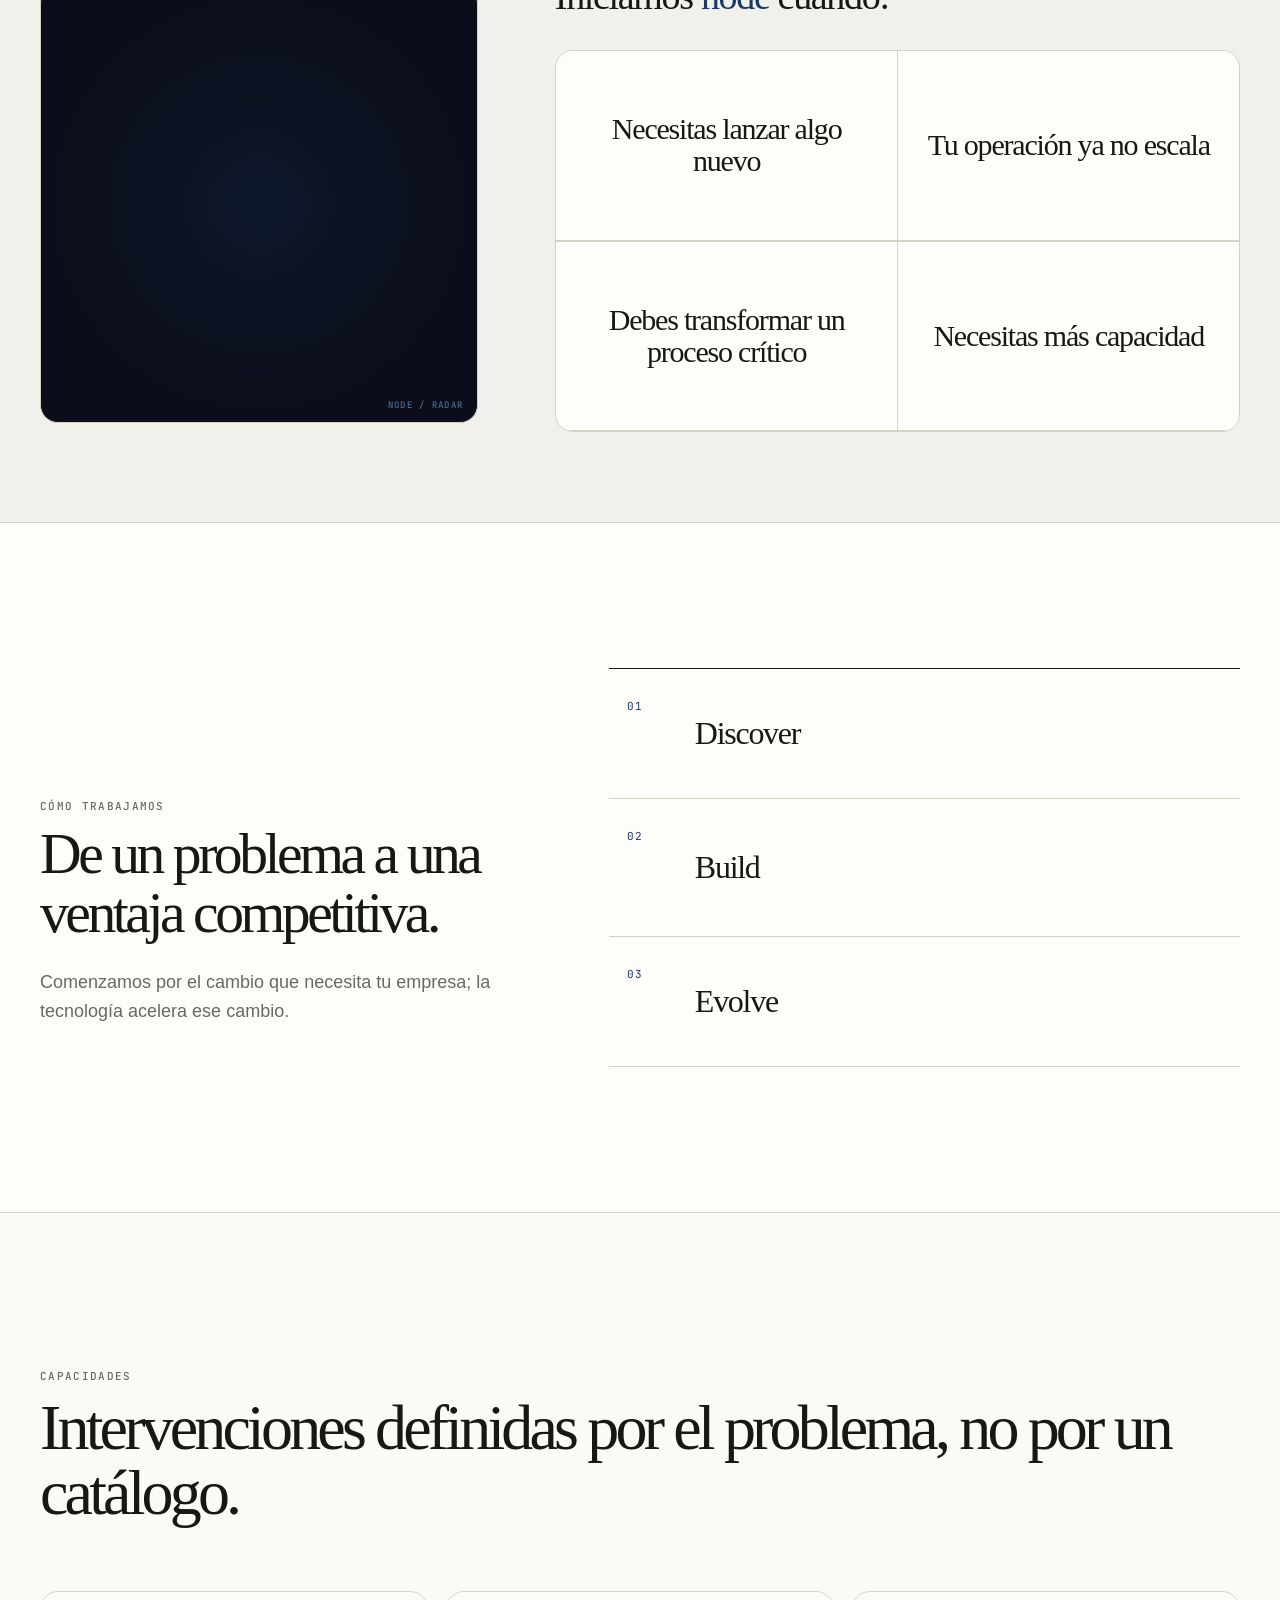
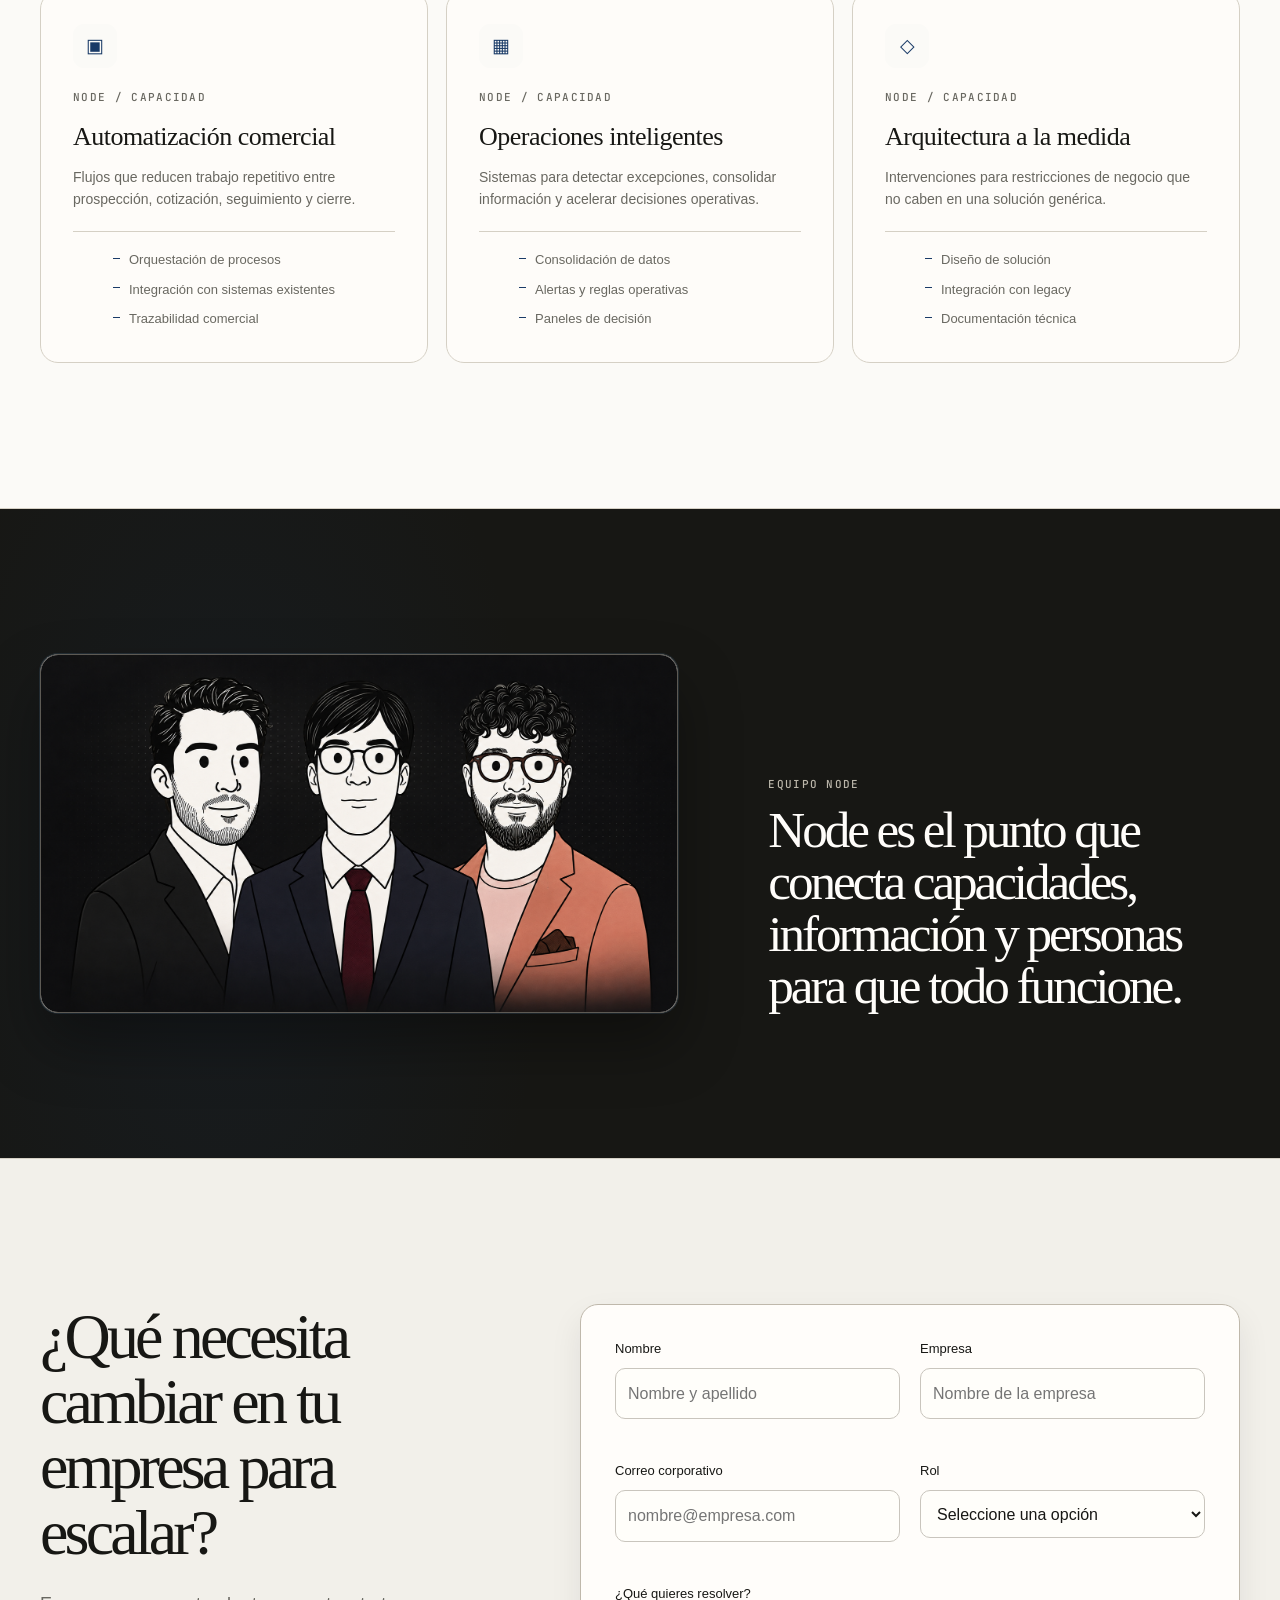
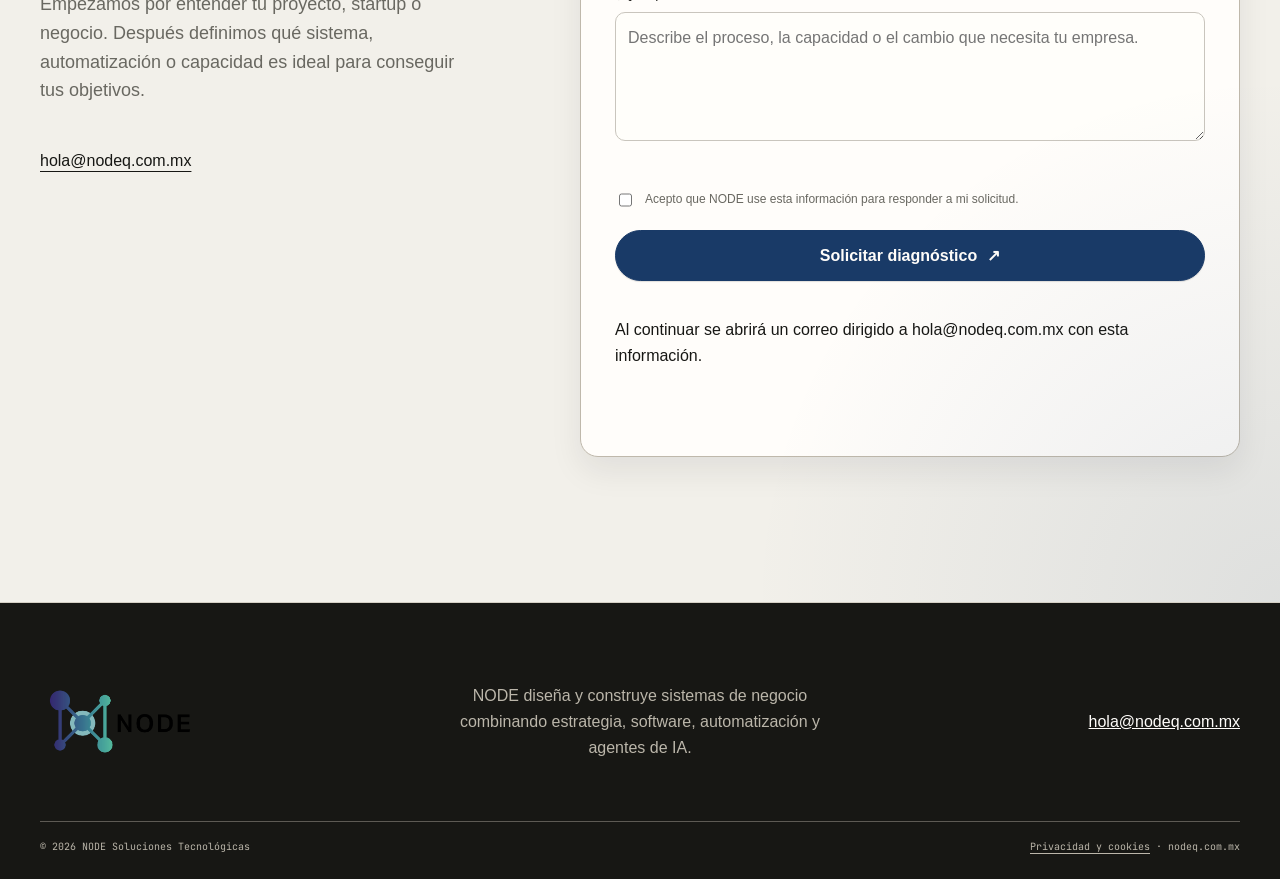
==== commit ae9bf27b: "Update index.html" ====
--- a/index.html
+++ b/index.html
@@ -245,6 +245,8 @@
         </div>
       </header>
       <div class="chat-motion-controls" aria-label="Movimiento del asistente">
+        <button class="chat-motion-control" type="button" data-chat-follow aria-pressed="false">Sígueme</button>
+        <button class="chat-motion-control" type="button" data-chat-motion aria-pressed="false">Pausar movimiento</button>
       </div>
       <div class="chat-log" data-chat-log role="log" aria-live="polite">
         <div class="chat-msg chat-msg--bot">
@@ -338,7 +340,7 @@
     </section>
   </div>
   <!-- ===== FIN: PRIVACIDAD Y COOKIES NODE ===== -->
-  <script src="script.js"></script>
+  <script src="script.js?v=intro-focus-2"></script>
   <script src="chat.js?v=node-companion-2"></script>
 </body>
 </html>
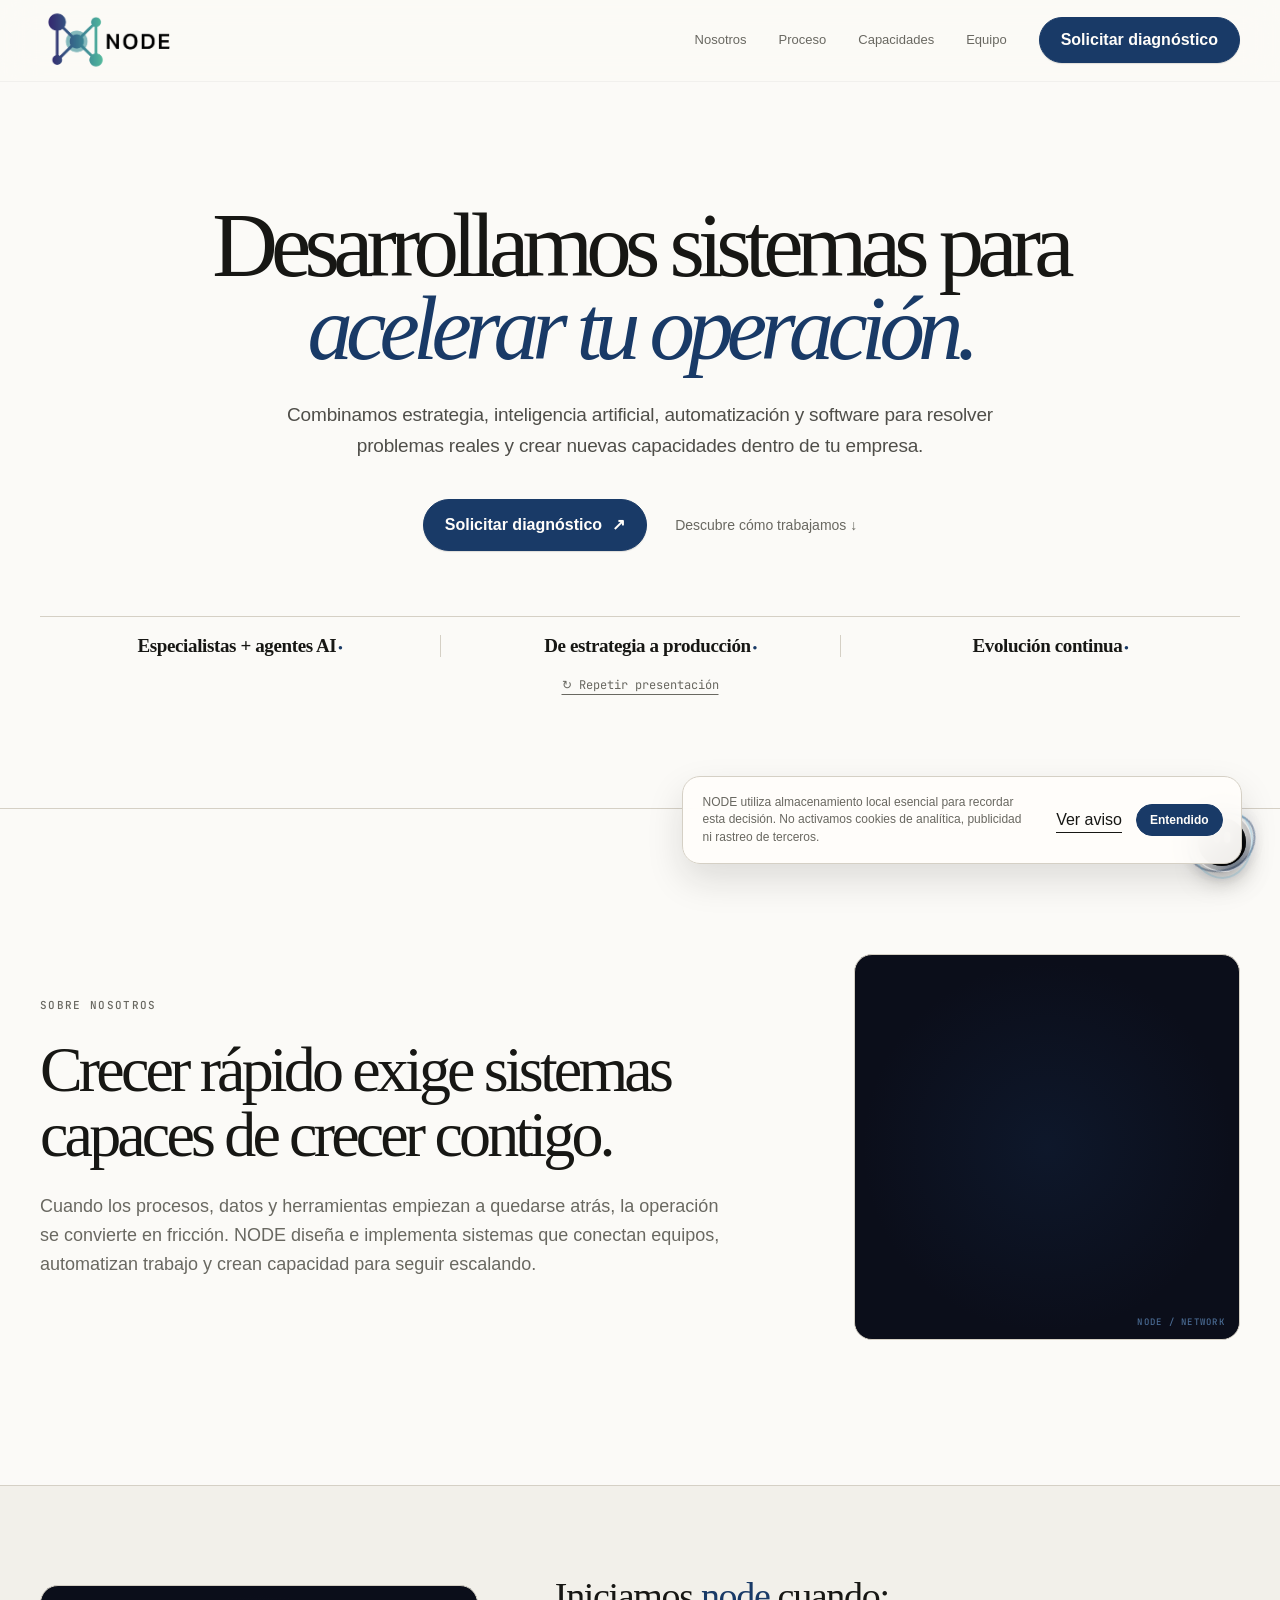
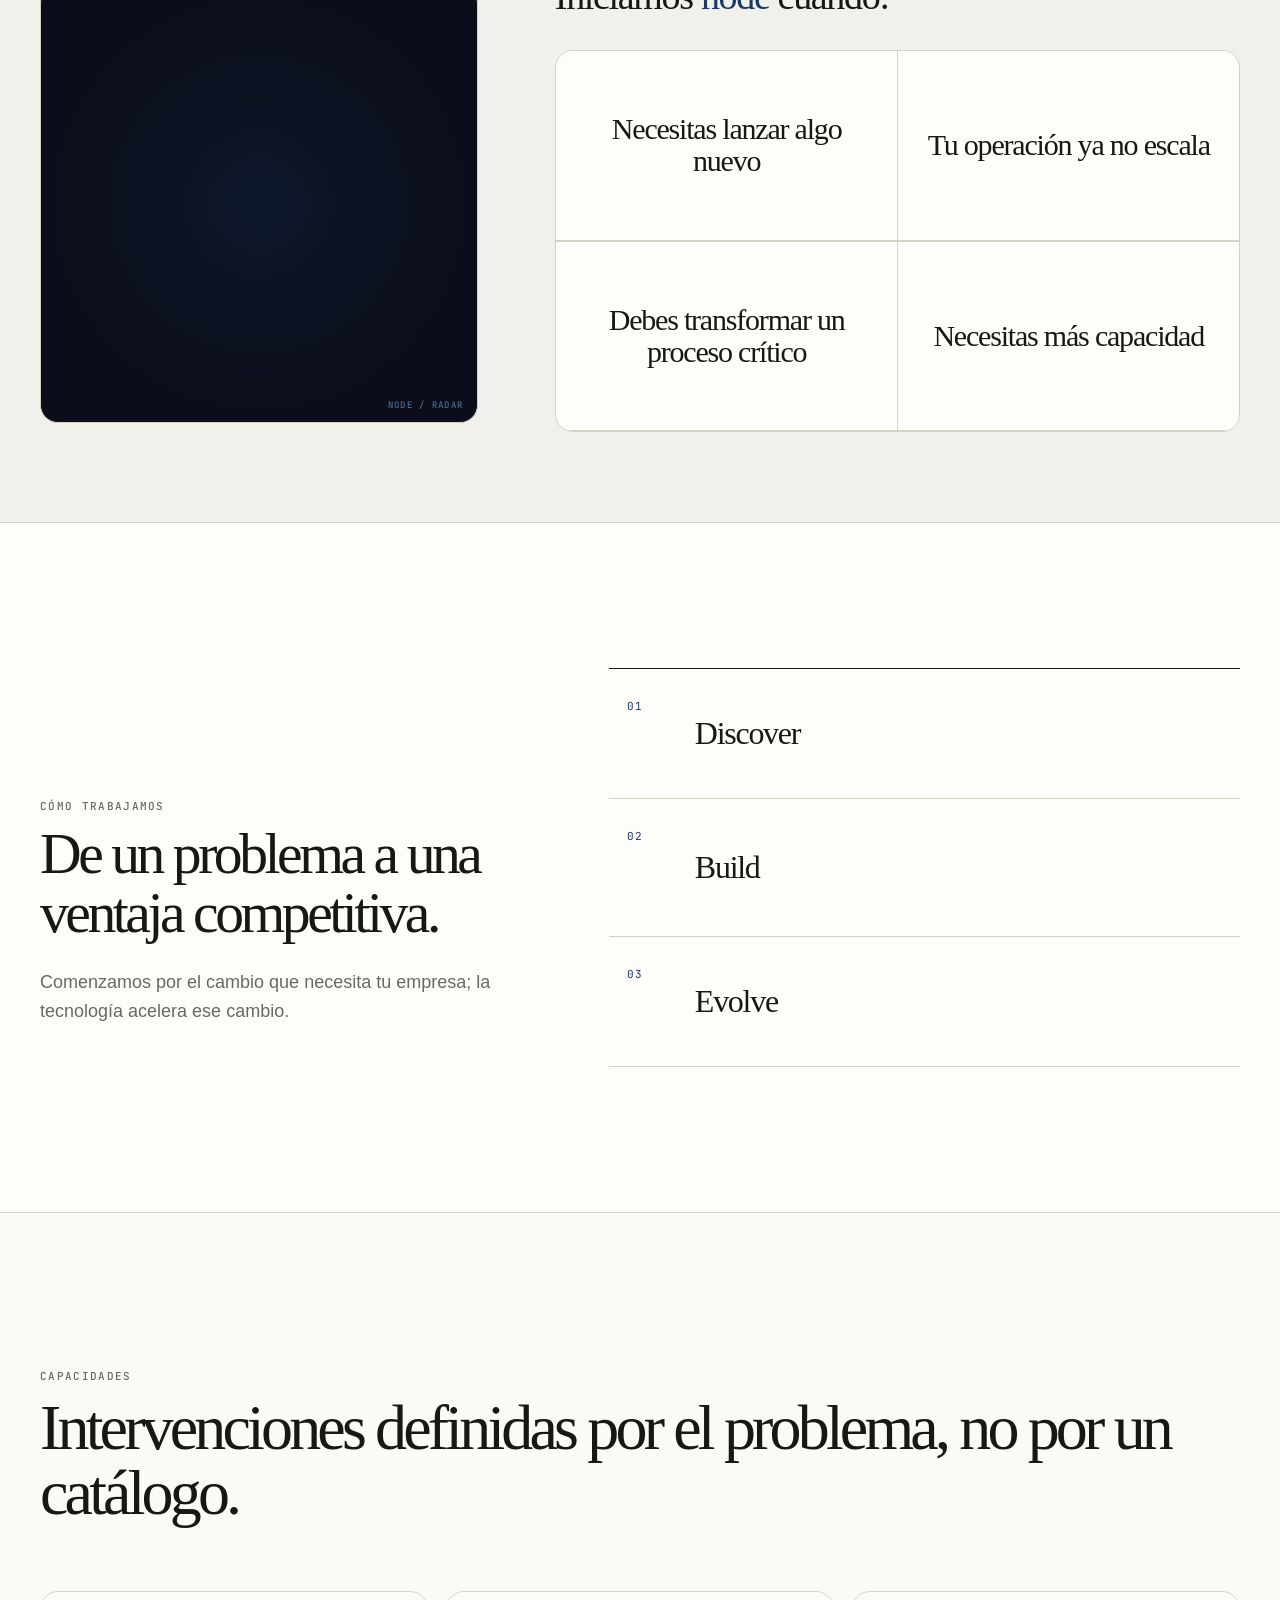
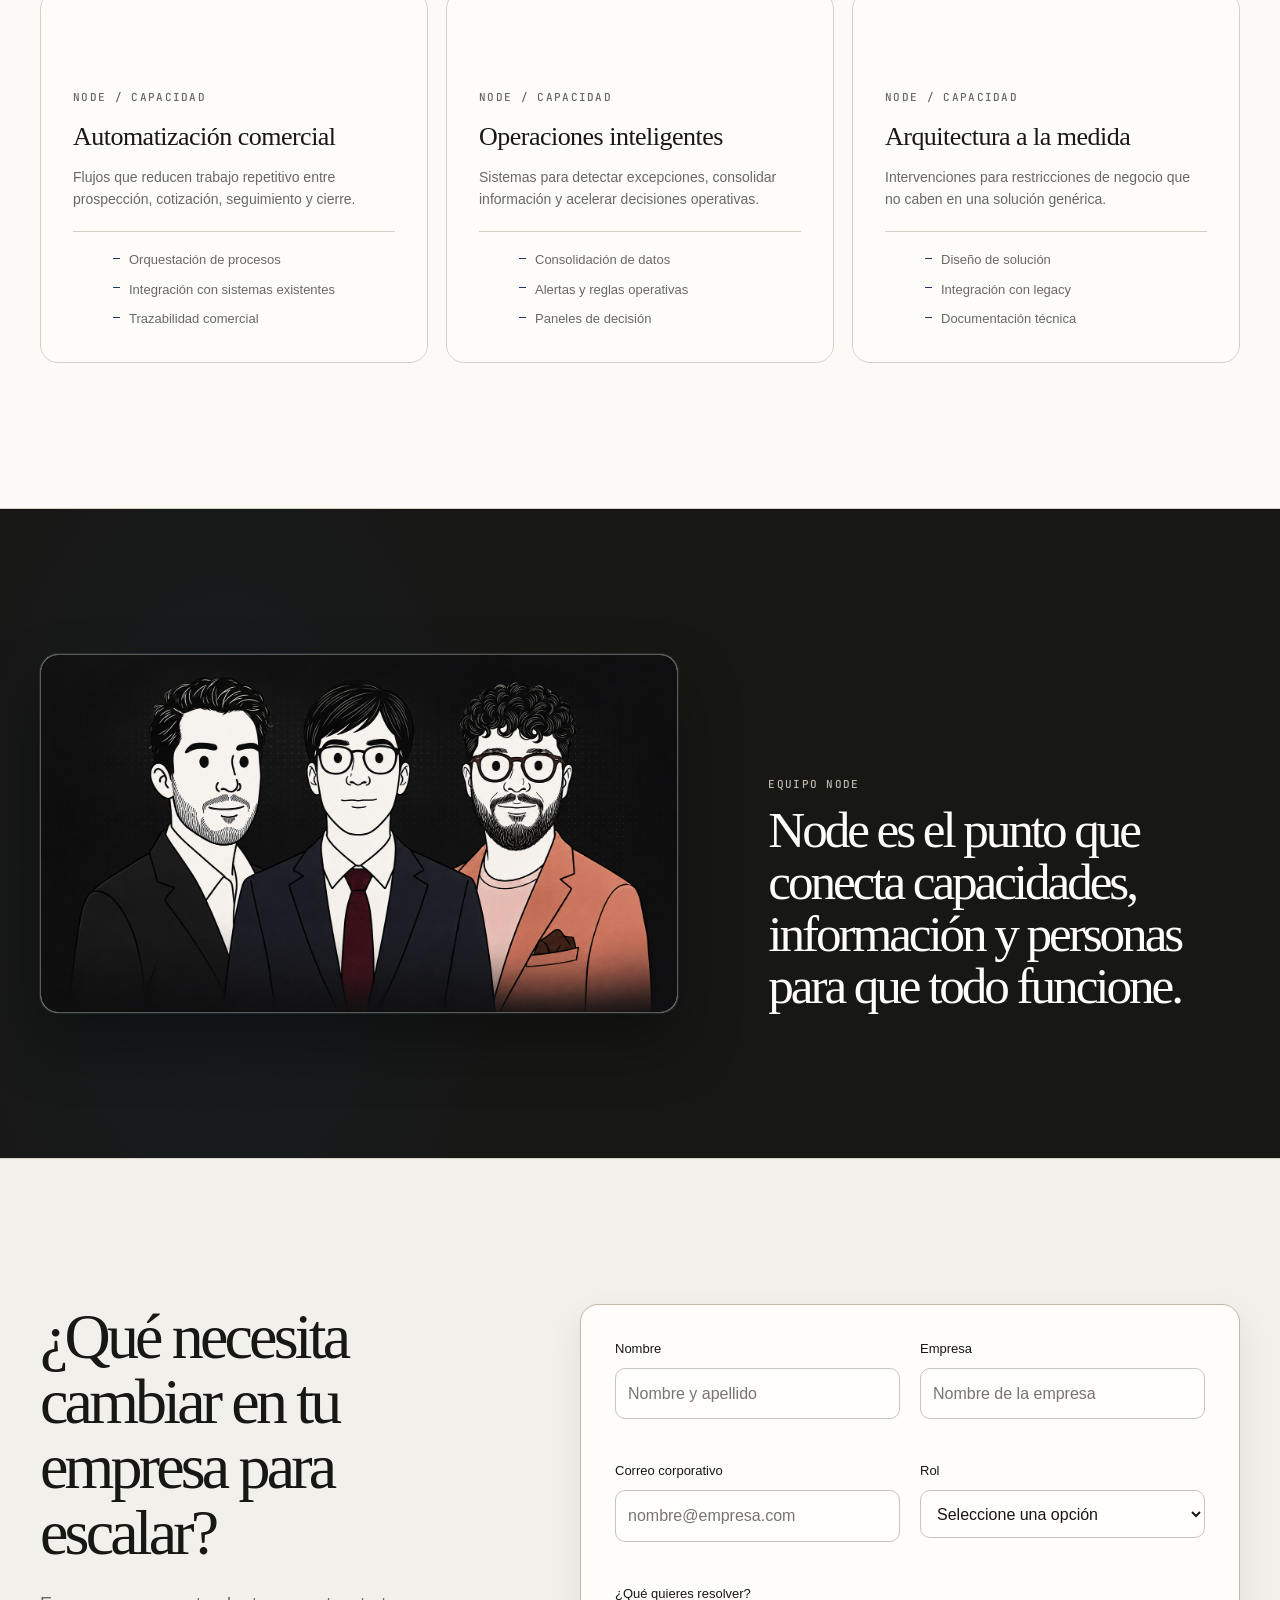
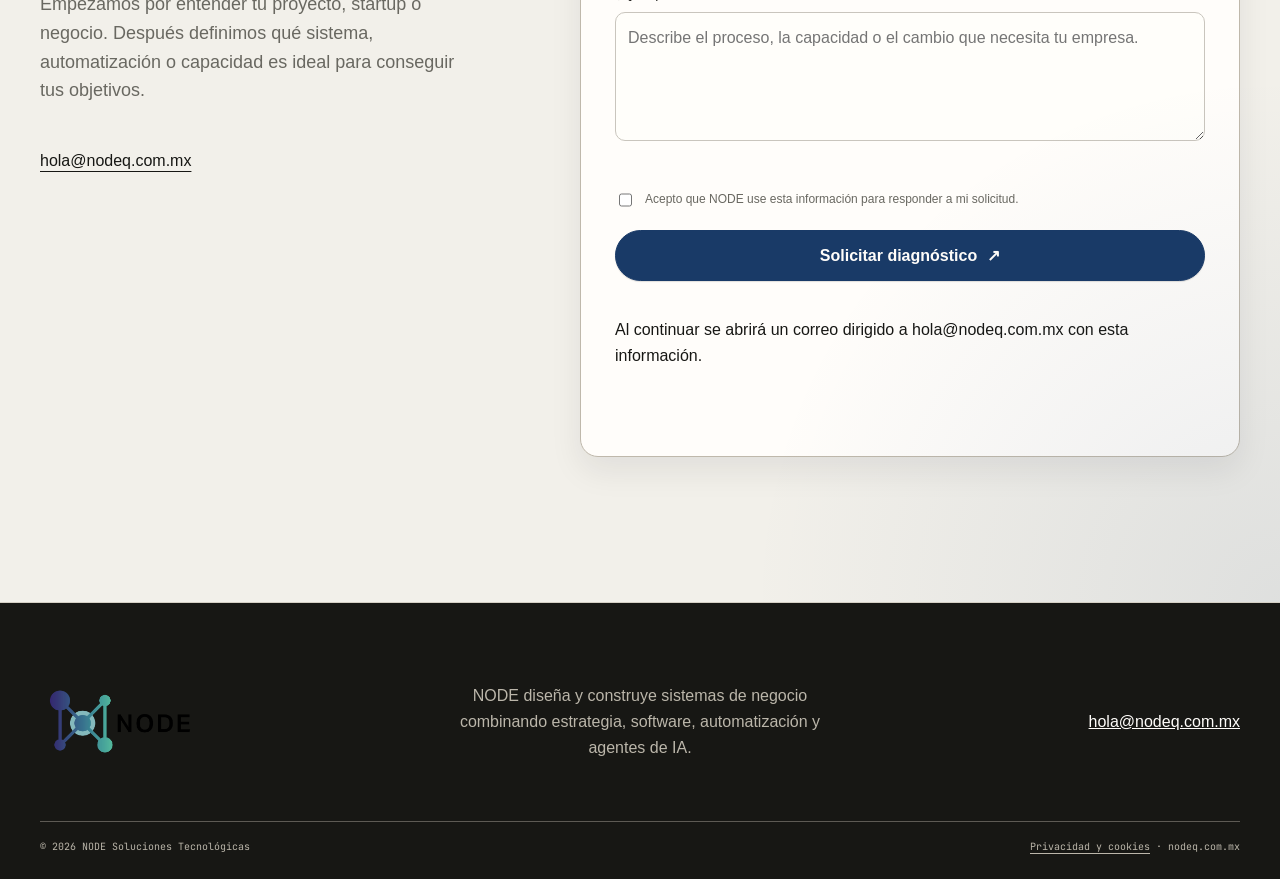
==== commit a03d4163: "Update print statement from 'Hello' to 'Goodbye'" ====
--- a/index.html
+++ b/index.html
@@ -5,8 +5,8 @@
   <meta name="viewport" content="width=device-width, initial-scale=1">
   <meta name="description" content="NODE diagnostica cuellos de botella operativos y despliega arquitectura con IA mediante un equipo senior, en ciclos de 21 días.">
   <meta name="theme-color" content="#08090D">
-  <link rel="icon" type="image/png" href="assets/node-logo-color.png?v=node-favicon-1">
-  <link rel="apple-touch-icon" href="assets/node-logo-color.png?v=node-favicon-1">
+  <link rel="icon" type="image/png" sizes="3544x3544" href="favicon.png">
+  <link rel="apple-touch-icon" href="favicon.png">
   <meta property="og:title" content="NODE | Ingeniería y negocio acelerados por IA">
   <meta property="og:description" content="Arquitectura funcionando para operaciones B2B que necesitan adoptar IA con rigor, velocidad y control.">
   <meta property="og:type" content="website">
@@ -15,7 +15,7 @@
   <link rel="preconnect" href="https://fonts.googleapis.com">
   <link rel="preconnect" href="https://fonts.gstatic.com" crossorigin>
   <link href="https://fonts.googleapis.com/css2?family=Inter:wght@400;500;600&family=JetBrains+Mono:wght@400;500&display=swap" rel="stylesheet">
-  <link rel="stylesheet" href="styles.css?v=node-companion-2">
+  <link rel="stylesheet" href="styles.css?v=brand-focus-3">
   <title>NODE | Ingeniería y negocio acelerados por IA</title>
 </head>
 <body>
@@ -340,7 +340,7 @@
     </section>
   </div>
   <!-- ===== FIN: PRIVACIDAD Y COOKIES NODE ===== -->
-  <script src="script.js?v=intro-focus-2"></script>
+  <script src="script.js?v=brand-focus-3"></script>
   <script src="chat.js?v=node-companion-2"></script>
 </body>
 </html>
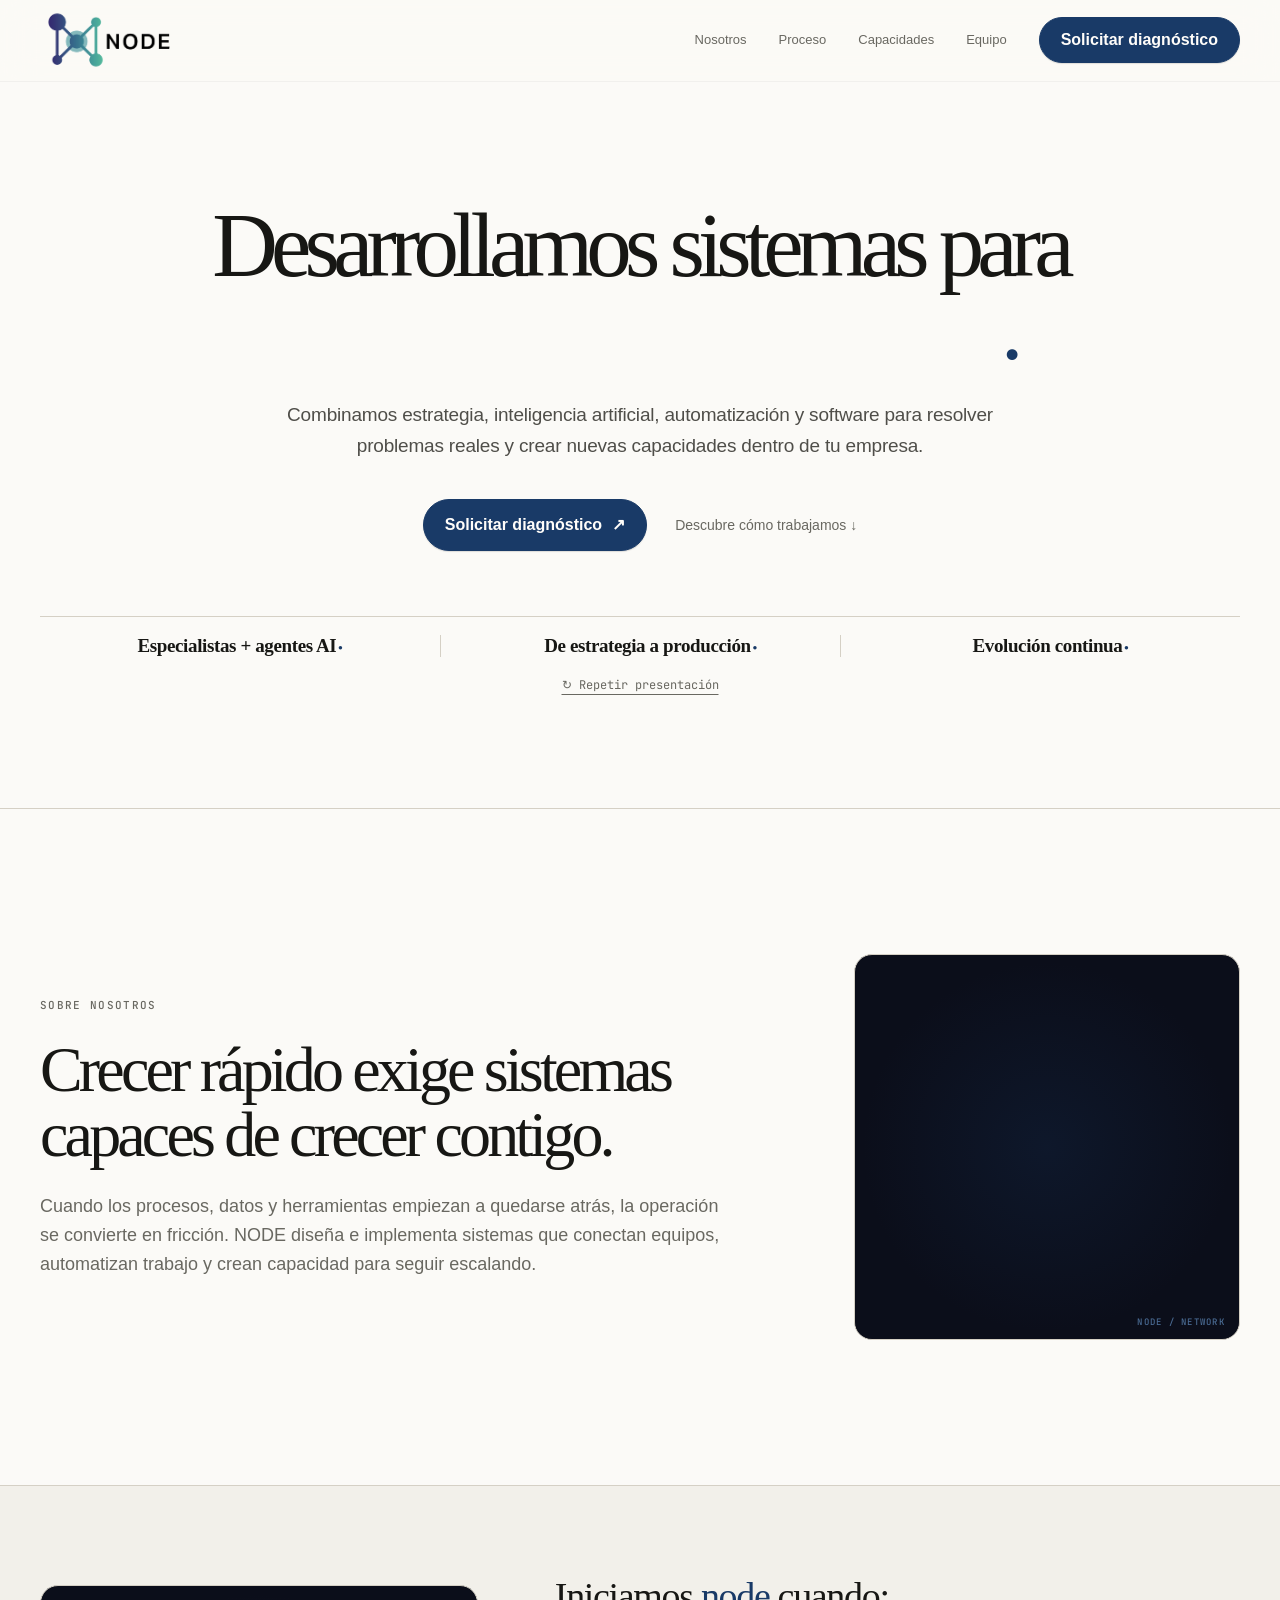
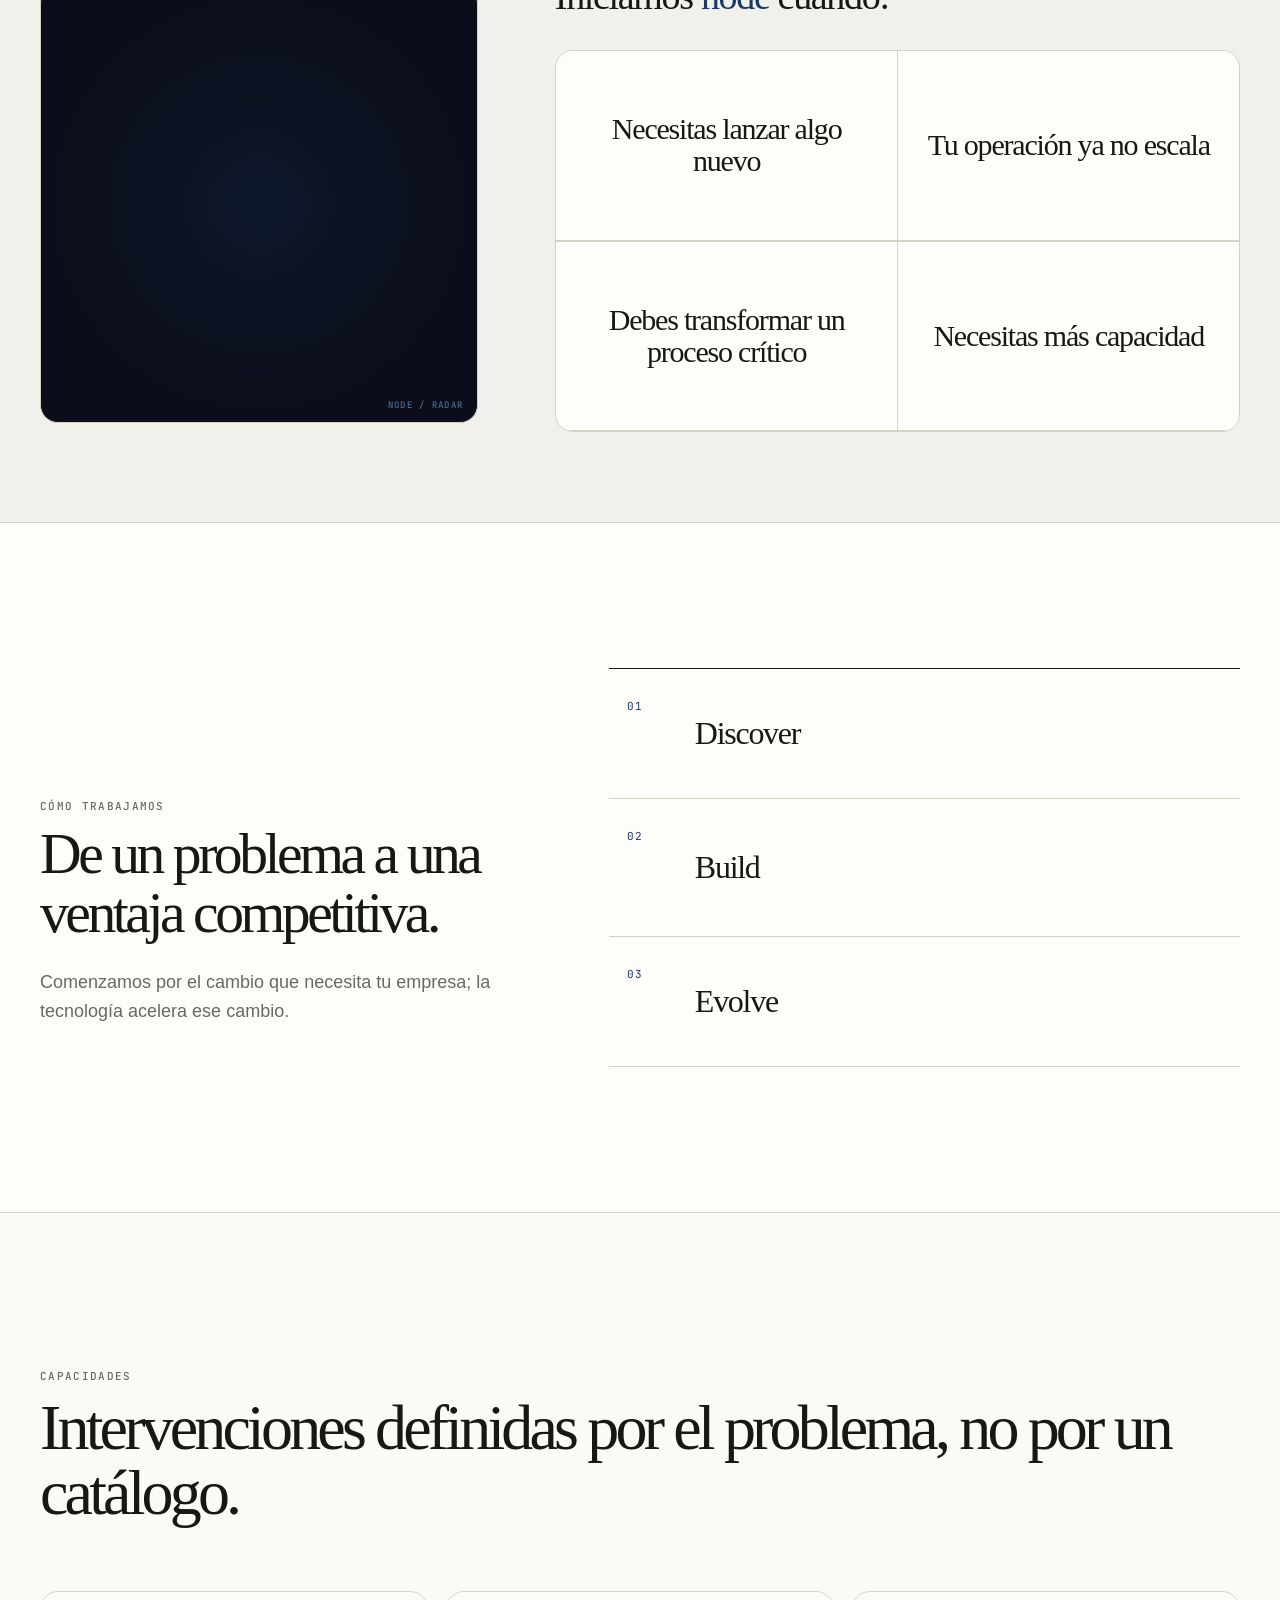
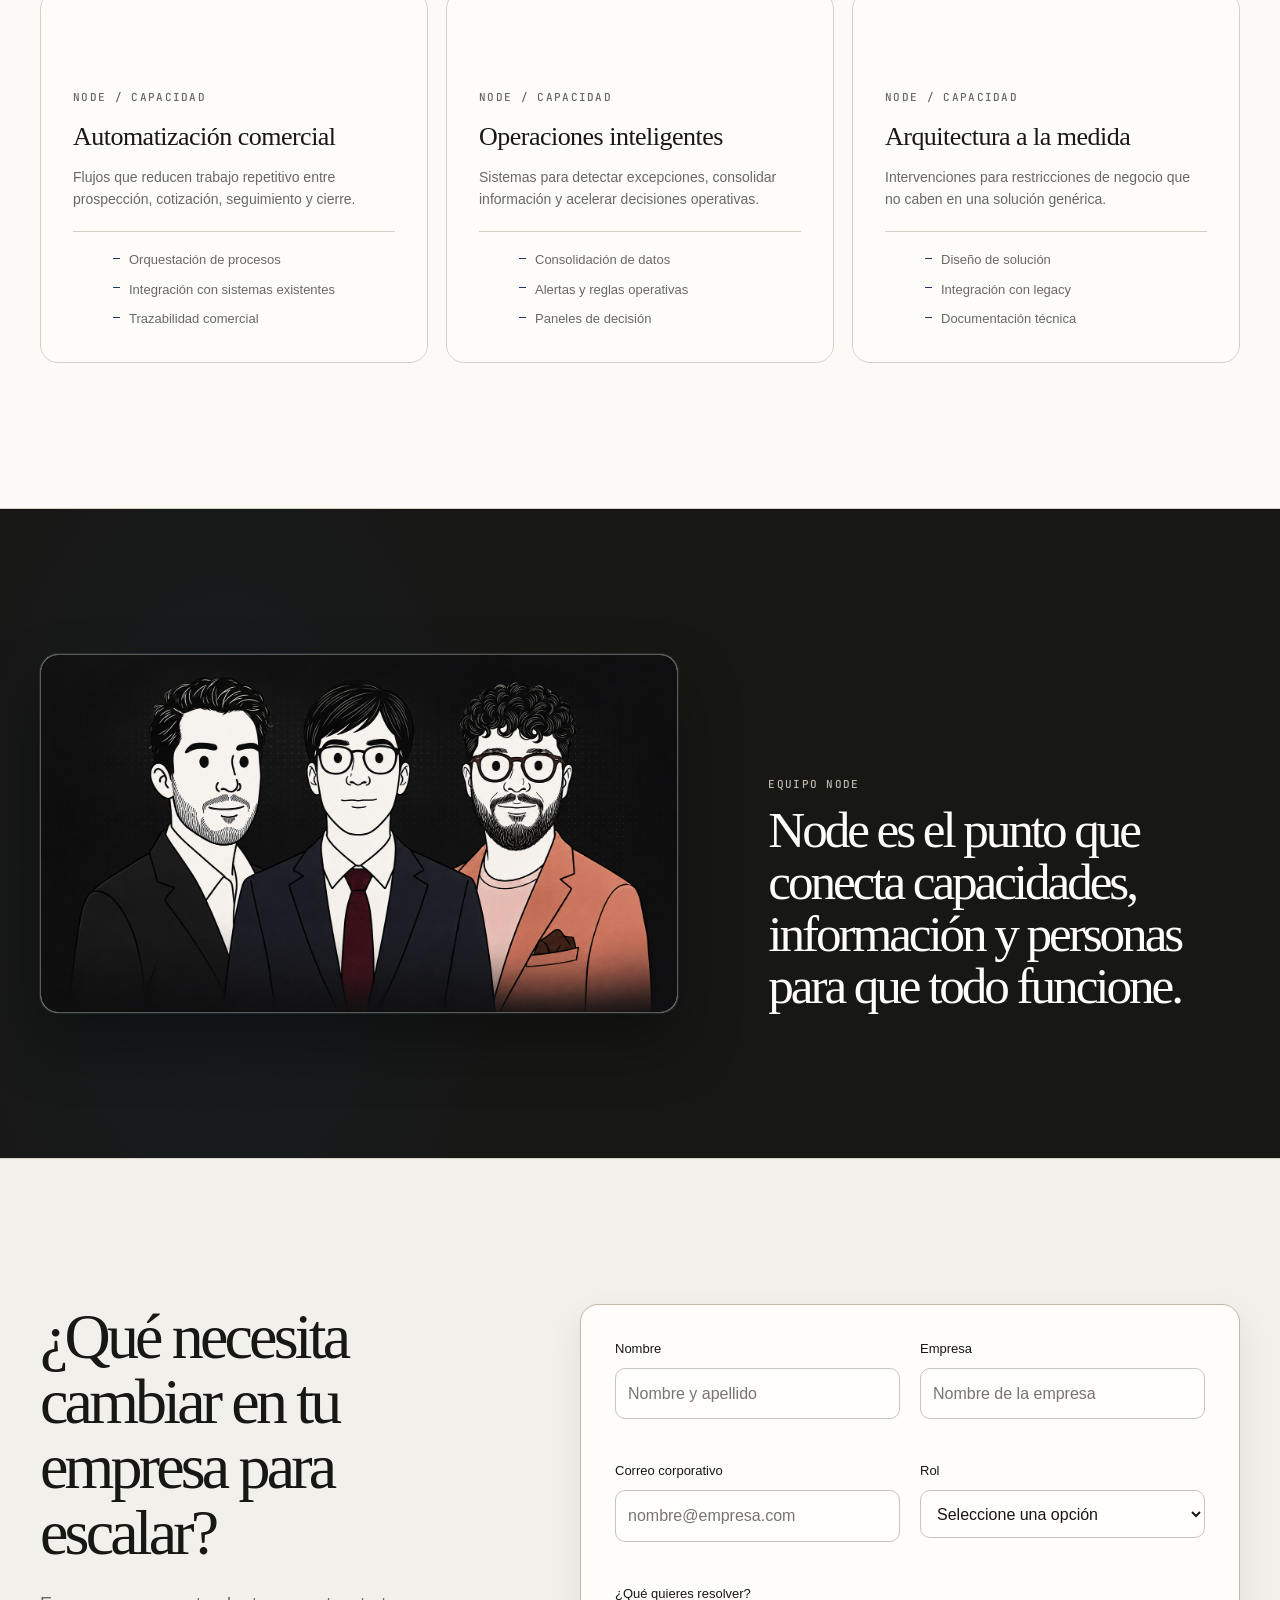
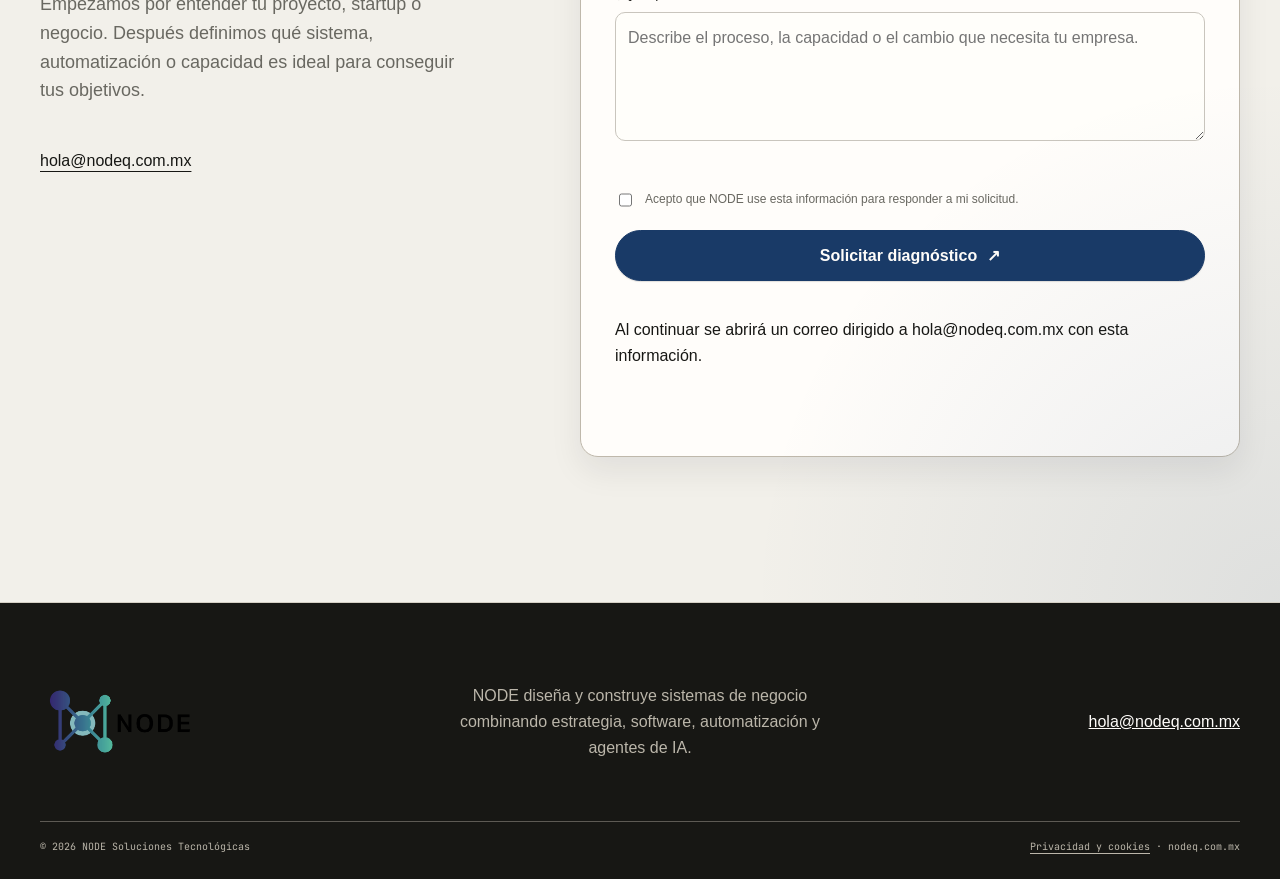
==== commit 6356f46f: "Update print statement from 'Hello' to 'Goodbye'" ====
--- a/index.html
+++ b/index.html
@@ -5,8 +5,8 @@
   <meta name="viewport" content="width=device-width, initial-scale=1">
   <meta name="description" content="NODE diagnostica cuellos de botella operativos y despliega arquitectura con IA mediante un equipo senior, en ciclos de 21 días.">
   <meta name="theme-color" content="#08090D">
-  <link rel="icon" type="image/png" sizes="3544x3544" href="favicon.png">
-  <link rel="apple-touch-icon" href="favicon.png">
+  <link rel="icon" type="image/png" href="assets/node-logo-color.png?v=node-favicon-1">
+  <link rel="apple-touch-icon" href="assets/node-logo-color.png?v=node-favicon-1">
   <meta property="og:title" content="NODE | Ingeniería y negocio acelerados por IA">
   <meta property="og:description" content="Arquitectura funcionando para operaciones B2B que necesitan adoptar IA con rigor, velocidad y control.">
   <meta property="og:type" content="website">
